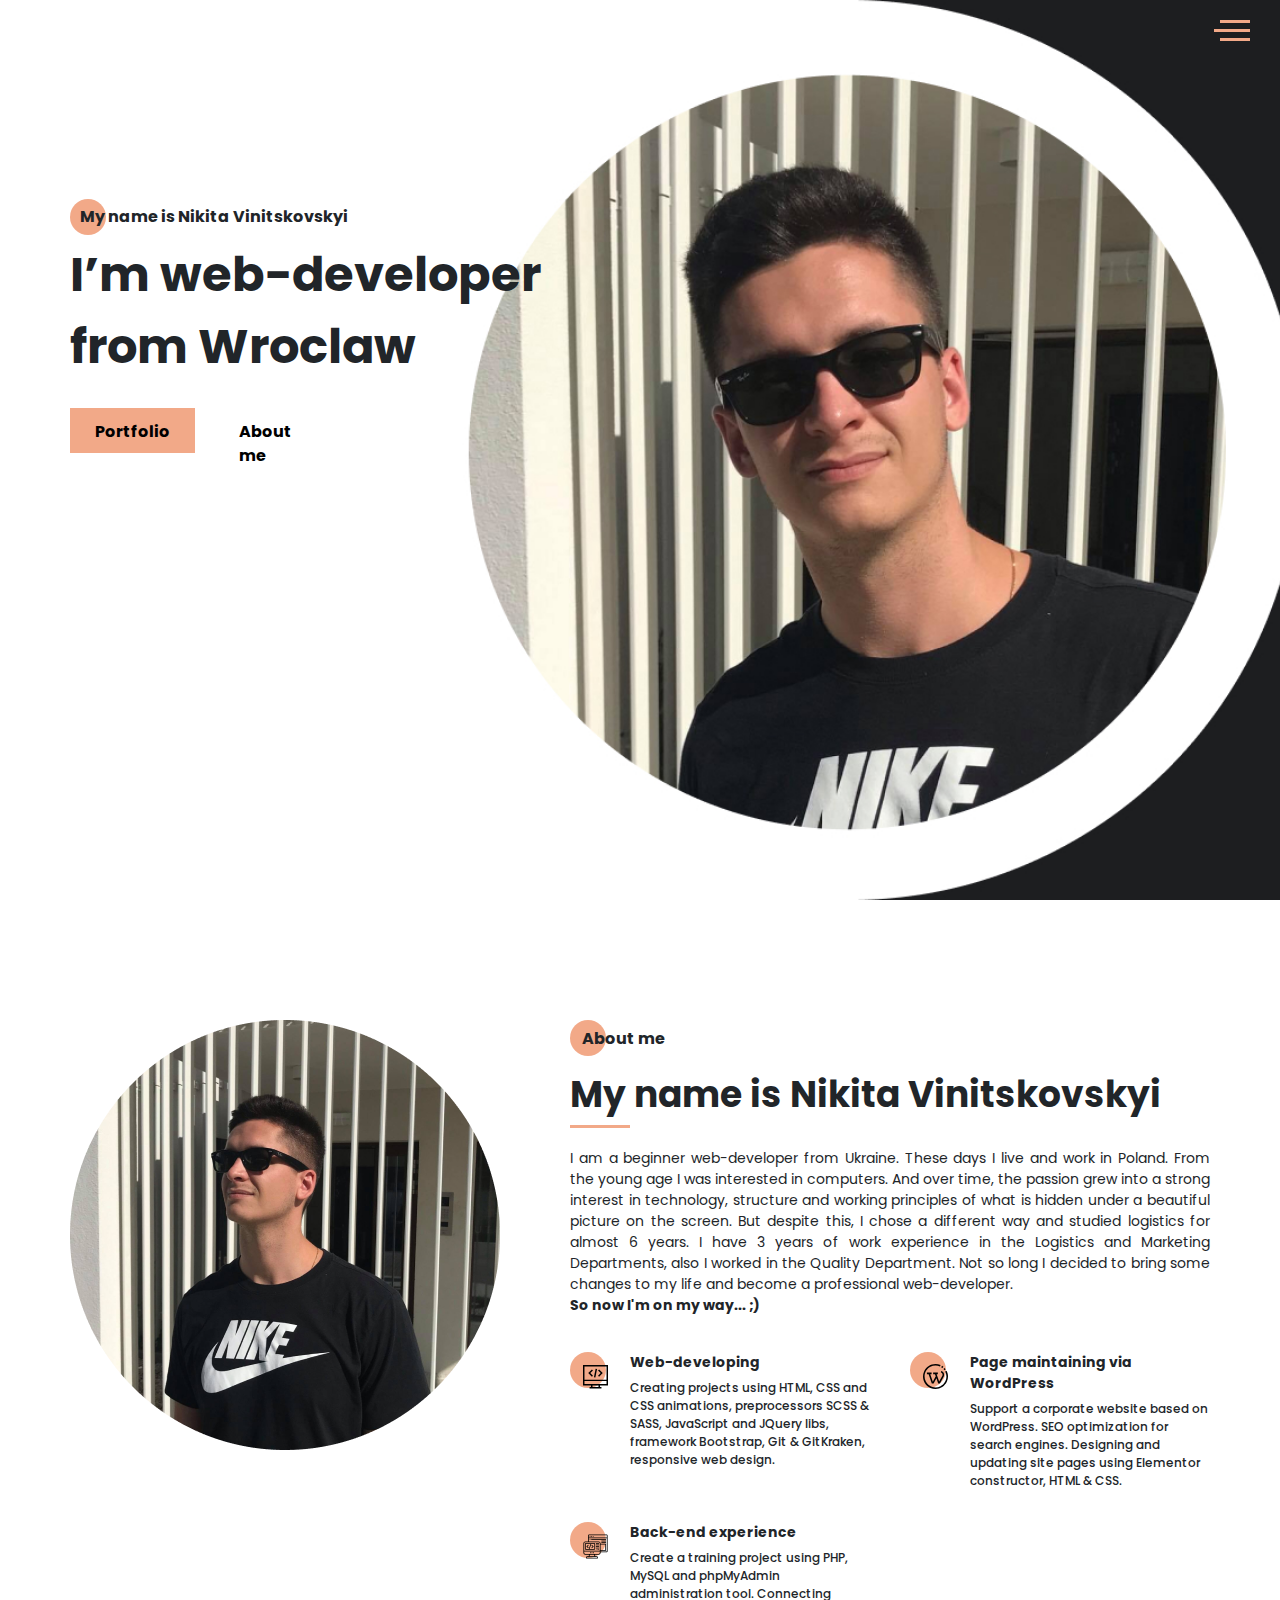
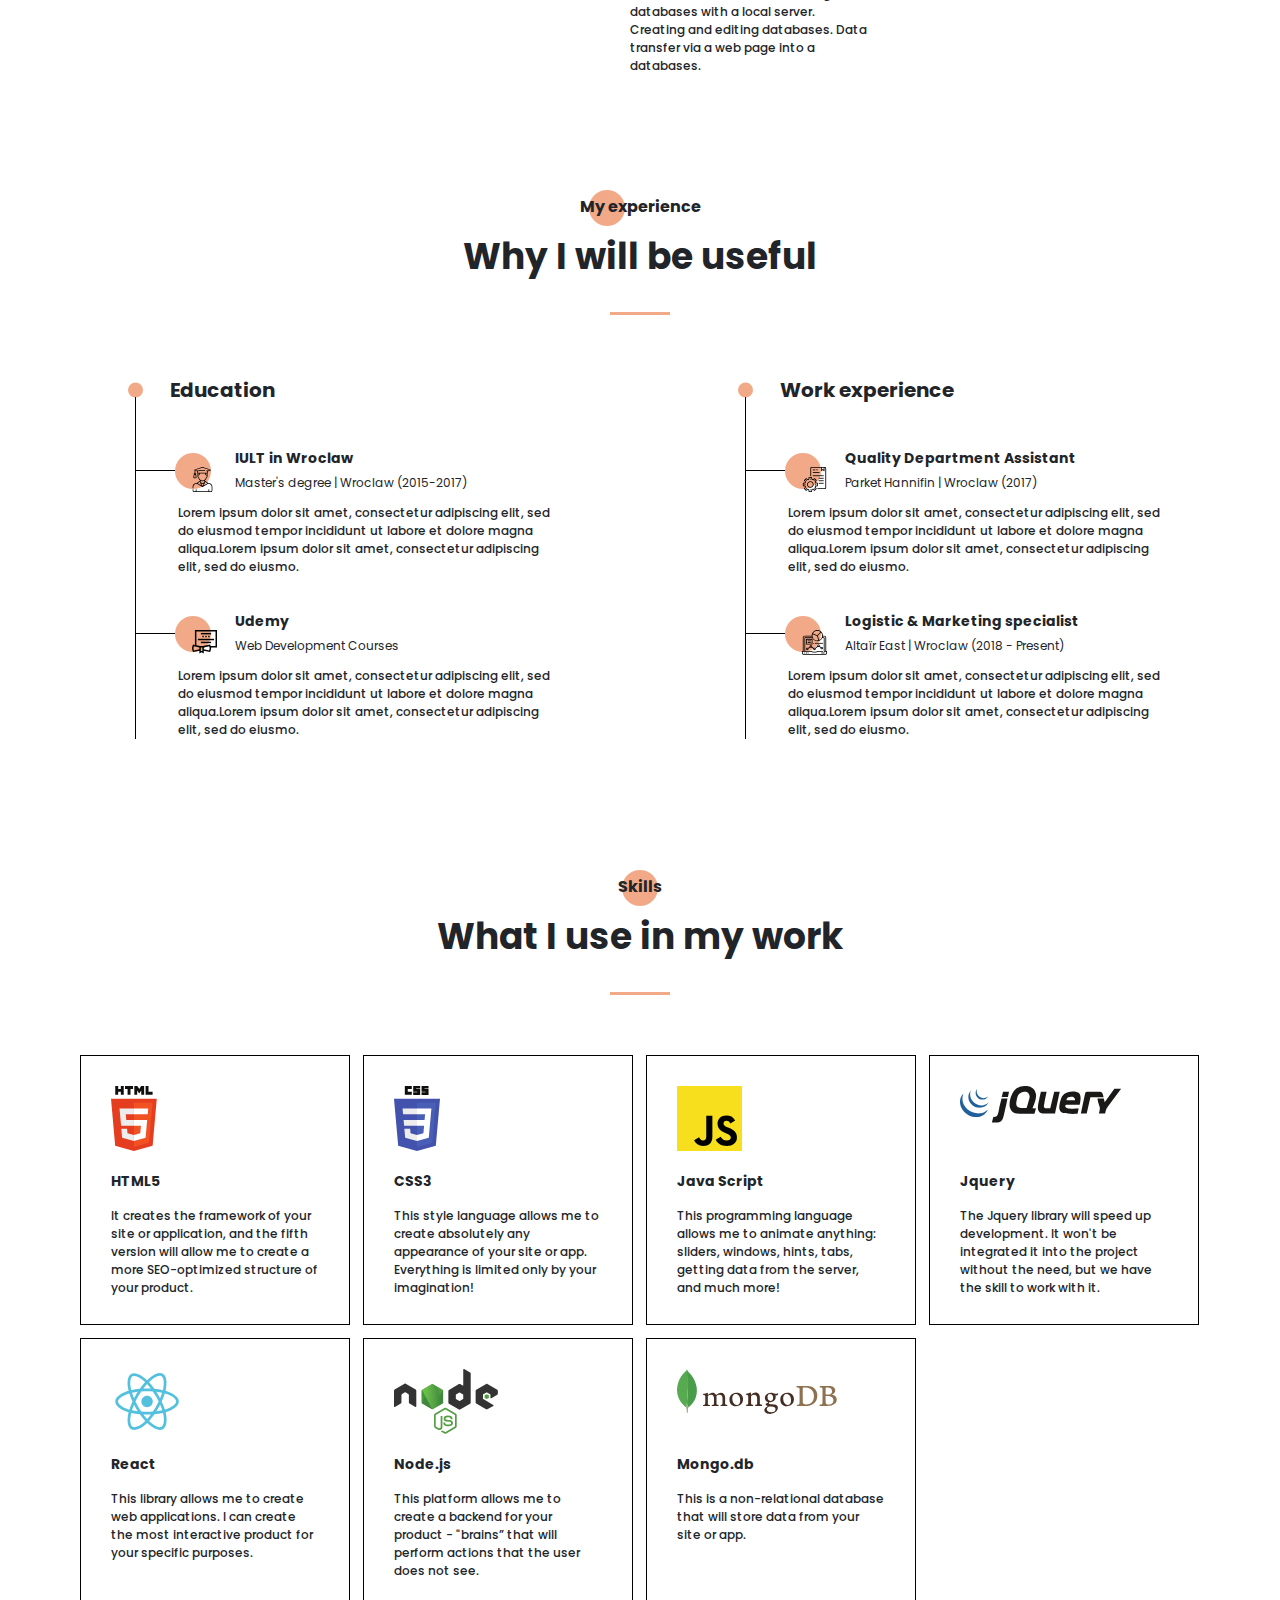
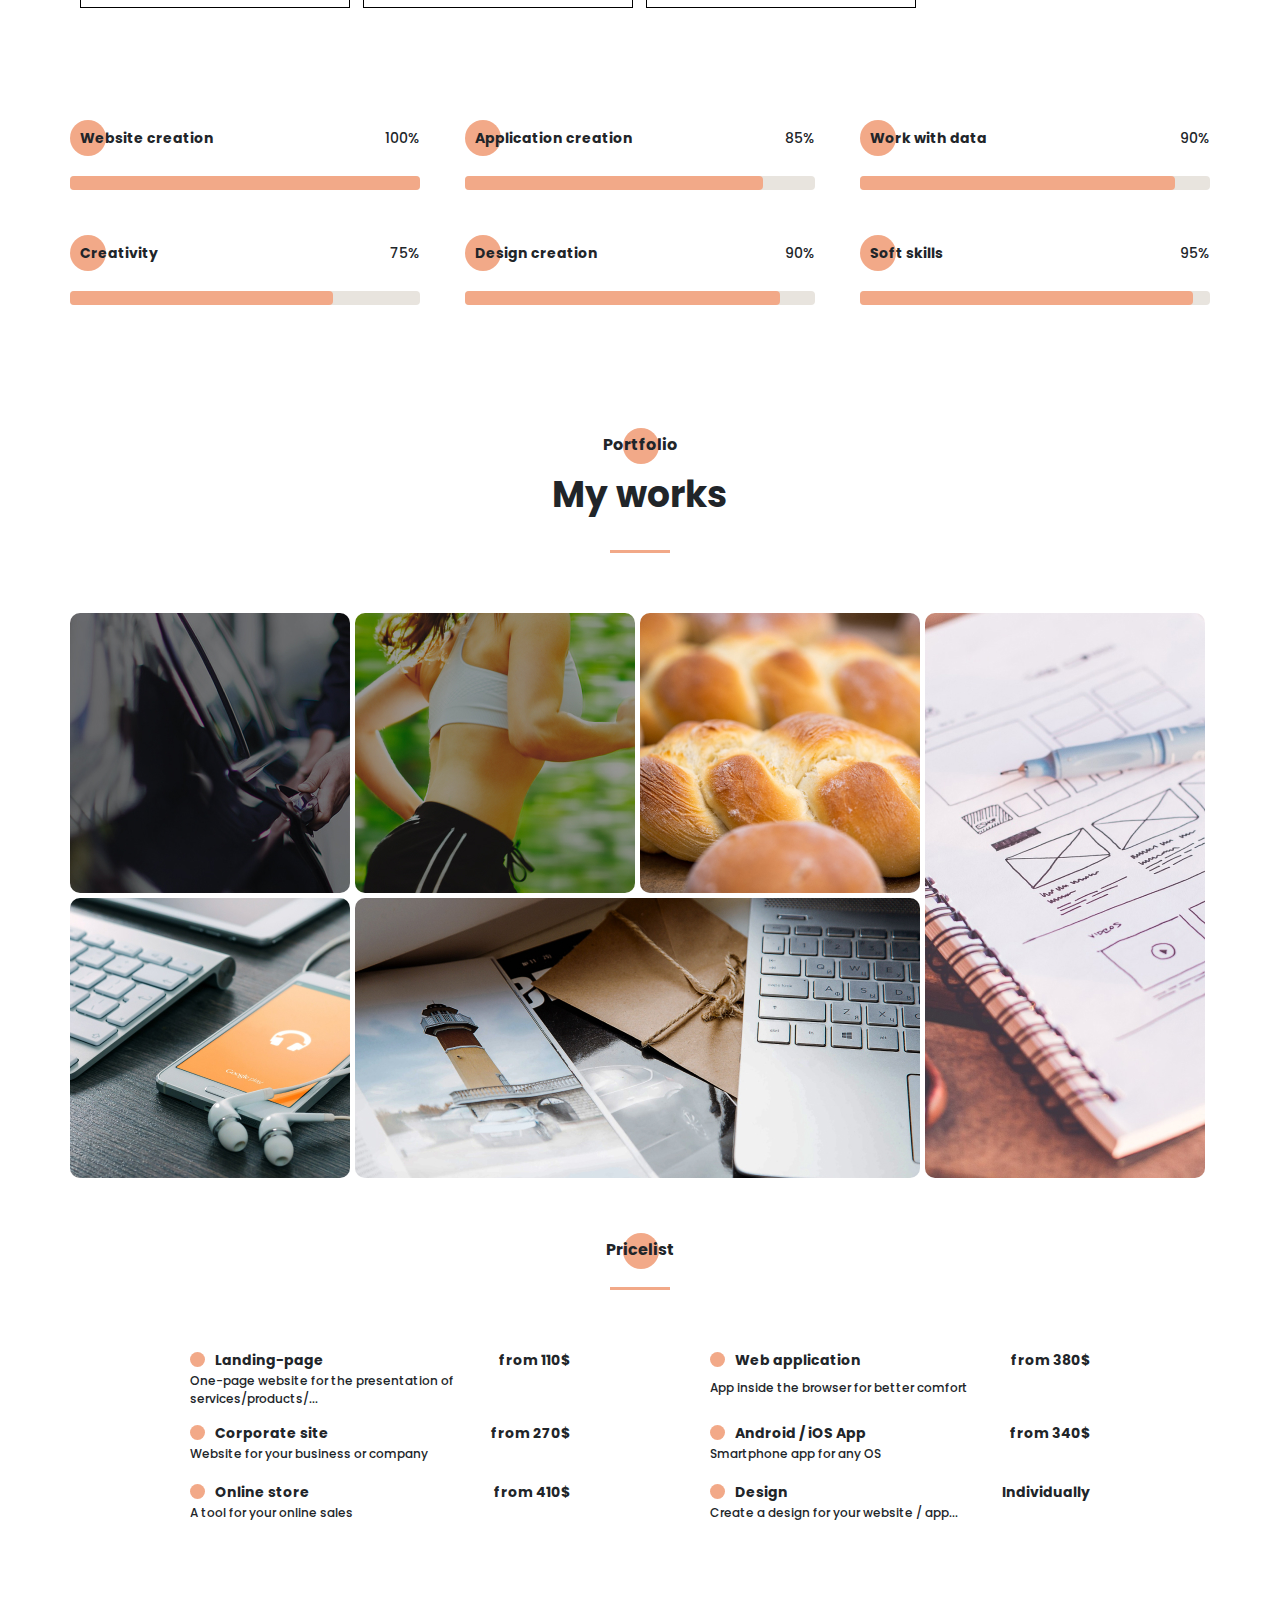
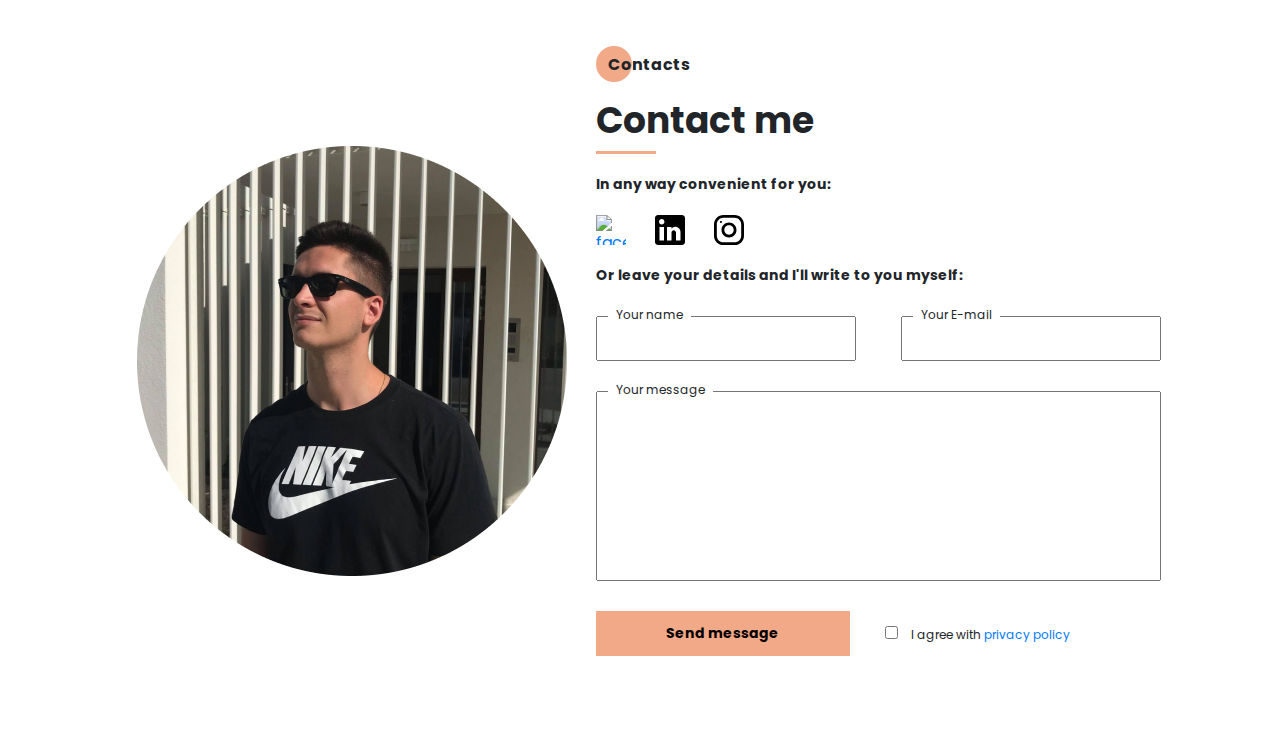
==== index.html @ 273210cb "Add files via upload" ====
<!DOCTYPE html><html lang="en"><head><meta charset="UTF-8"><meta name="viewport" content="width=device-width,initial-scale=1"><meta http-equiv="X-UA-Compatible" content="ie=edge"><title>NV Portfolio Page</title><meta name="title" content="My portfolio"><meta name="description" content="Welcome to my portfolio page! Here you can see my works and learn more about me."><!-- Open Graph / Facebook --><meta property="og:type" content="website"><meta property="og:url" content="https://metatags.io/"><meta property="og:title" content="My portfolio"><meta property="og:description" content="Welcome to my portfolio page! Here you can see my works and learn more about me."><meta property="og:image" content="https://metatags.io/assets/meta-tags-16a33a6a8531e519cc0936fbba0ad904e52d35f34a46c97a2c9f6f7dd7d336f2.png"><!-- Twitter --><meta property="twitter:card" content="summary_large_image"><meta property="twitter:url" content="https://metatags.io/"><meta property="twitter:title" content="My portfolio"><meta property="twitter:description" content="Welcome to my portfolio page! Here you can see my works and learn more about me."><meta property="twitter:image" content="https://metatags.io/assets/meta-tags-16a33a6a8531e519cc0936fbba0ad904e52d35f34a46c97a2c9f6f7dd7d336f2.png"><!-- Favicon  --><link rel="apple-touch-icon" sizes="57x57" href="icons/favicon//apple-icon-57x57.png"><link rel="apple-touch-icon" sizes="60x60" href="icons/favicon//apple-icon-60x60.png"><link rel="apple-touch-icon" sizes="72x72" href="icons/favicon//apple-icon-72x72.png"><link rel="apple-touch-icon" sizes="76x76" href="icons/favicon//apple-icon-76x76.png"><link rel="apple-touch-icon" sizes="114x114" href="icons/favicon//apple-icon-114x114.png"><link rel="apple-touch-icon" sizes="120x120" href="icons/favicon//apple-icon-120x120.png"><link rel="apple-touch-icon" sizes="144x144" href="icons/favicon//apple-icon-144x144.png"><link rel="apple-touch-icon" sizes="152x152" href="icons/favicon//apple-icon-152x152.png"><link rel="apple-touch-icon" sizes="180x180" href="icons/favicon//apple-icon-180x180.png"><link rel="icon" type="image/png" sizes="192x192" href="icons/favicon//android-icon-192x192.png"><link rel="icon" type="image/png" sizes="32x32" href="icons/favicon//favicon-32x32.png"><link rel="icon" type="image/png" sizes="96x96" href="icons/favicon//favicon-96x96.png"><link rel="icon" type="image/png" sizes="16x16" href="icons/favicon//favicon-16x16.png"><link rel="manifest" href="icons/favicon//manifest.json"><meta name="msapplication-TileColor" content="#ffffff"><meta name="msapplication-TileImage" content="icons/favicon//ms-icon-144x144.png"><meta name="theme-color" content="#ffffff"><link rel="stylesheet" href="css/style.min.css"></head><body><aside class="sidepanel"><a href="#" class="sidepanel__link"><svg width="20" height="20" viewBox="0 0 20 20" fill="none" xmlns="http://www.w3.org/2000/svg"><path d="M-7.46167e-07 2.92969L-1.28061e-07 17.0703C-5.74539e-08 18.6856 1.31439 20 2.92969 20L17.0703 20C18.6856 20 20 18.6856 20 17.0703L20 11.1719L12.9297 11.1719L12.9297 13.5156L9.41406 13.5156L9.41406 11.1719L7.03125 11.1719C5.09262 11.1719 3.51562 9.59488 3.51562 7.65625L3.51562 4.10156L7.03125 4.10156L7.03125 7.65625L9.41406 7.65625L9.41406 4.10156L12.9297 4.6875L12.9297 7.65625L20 7.65625L20 2.92969C20 1.31439 18.6856 -8.16774e-07 17.0703 -7.46167e-07L2.92969 -1.28061e-07C1.31439 -5.74539e-08 -8.16774e-07 1.31439 -7.46167e-07 2.92969Z" fill="black"/></svg> </a><a href="#" class="sidepanel__link"><svg width="20" height="20" viewBox="0 0 20 20" fill="none" xmlns="http://www.w3.org/2000/svg"><path d="M-6.01032e-07 6.25L-2.73196e-07 13.75C-1.22337e-07 17.2012 2.79875 20 6.25 20L13.75 20C17.2013 20 20 17.2012 20 13.75L20 6.25C20 2.79875 17.2012 -7.51891e-07 13.75 -6.01032e-07L6.25 -2.73196e-07C2.79875 -1.22337e-07 -7.51891e-07 2.79875 -6.01032e-07 6.25ZM13.75 1.875C16.1625 1.875 18.125 3.8375 18.125 6.25L18.125 13.75C18.125 16.1625 16.1625 18.125 13.75 18.125L6.25 18.125C3.8375 18.125 1.875 16.1625 1.875 13.75L1.875 6.25C1.875 3.8375 3.8375 1.875 6.25 1.875L13.75 1.875Z" fill="black"/><path d="M5 10C5 12.7612 7.23875 15 10 15C12.7613 15 15 12.7612 15 10C15 7.23875 12.7612 5 10 5C7.23875 5 5 7.23875 5 10ZM13.125 10C13.125 11.7225 11.7225 13.125 10 13.125C8.27625 13.125 6.875 11.7225 6.875 10C6.875 8.2775 8.27625 6.875 10 6.875C11.7225 6.875 13.125 8.2775 13.125 10Z" fill="black"/><path d="M5.29123 4.625C5.29123 4.25704 4.99295 3.95875 4.62499 3.95875C4.25703 3.95875 3.95874 4.25704 3.95874 4.625C3.95874 4.99296 4.25703 5.29125 4.62499 5.29125C4.99295 5.29125 5.29123 4.99296 5.29123 4.625Z" fill="black"/></svg> </a><a href="#" class="sidepanel__link"><svg width="19" height="20" viewBox="0 0 19 20" fill="none" xmlns="http://www.w3.org/2000/svg"><path d="M-4.37114e-07 9.99951C-1.95608e-07 15.5245 4.36167 19.9995 9.74107 19.9995C14.0457 19.9995 17.6962 17.1345 18.9832 13.162C19.0749 12.662 18.7734 12.4787 18.5148 12.4787C18.2835 12.4787 17.6706 12.487 16.8585 12.4912C17.4459 15.2728 15.5517 15.8595 15.5517 15.8595C14.4274 16.3145 14.1267 16.972 14.1267 16.972C13.5228 17.8778 13.5352 16.902 13.5352 16.902C13.603 15.8978 14.5389 15.3703 14.5389 15.3703C16.0283 14.4787 15.5979 13.0295 15.3493 12.4578C14.719 12.3678 14.2903 12.1103 14.0466 11.8245C13.8029 14.0453 12.9652 16.3795 9.23304 16.3795C8.16988 16.3795 7.30085 15.992 6.61933 15.3503C6.37316 15.4628 5.3827 15.8003 4.04116 15.2628C4.04116 15.2628 3.78012 14.4253 5.03988 12.5128C4.82345 11.7128 4.71606 10.8628 4.7111 10.0128C4.71606 9.16284 4.82345 8.31285 5.03988 7.51284C3.78012 5.61285 4.04116 4.77535 4.04116 4.77535C5.3827 4.23785 6.37316 4.57534 6.61933 4.67535C7.30085 4.03785 8.16988 3.65035 9.23304 3.65035C12.9752 3.65035 13.7987 5.98784 14.0383 8.21284C14.3307 7.86284 14.928 7.53784 15.8408 7.53784C17.1444 7.53784 18.1918 7.55034 18.5082 7.55034C18.7635 7.55034 19.0683 7.37534 18.9708 6.86284C17.692 2.86201 14.0391 -0.000488895 9.74107 -0.000488707C4.36167 -0.000488472 -6.7851e-07 4.47701 -4.37114e-07 9.99951Z" fill="#212121"/></svg></a><div class="sidepanel__divider"></div><div class="sidepanel__text"><span>Social media</span></div></aside><div class="menu"><div class="menu__block"><div class="menu__close"><svg width="29" height="30" viewBox="0 0 29 30" fill="none" xmlns="http://www.w3.org/2000/svg"><path d="M17.1568 14.5231L28.4489 3.23075C29.1837 2.49623 29.1837 1.30861 28.4489 0.574085C27.7144 -0.160437 26.5267 -0.160437 25.7922 0.574085L14.4998 11.8665L3.20781 0.574085C2.47295 -0.160437 1.28567 -0.160437 0.551149 0.574085C-0.183716 1.30861 -0.183716 2.49623 0.551149 3.23075L11.8432  14.5231L0.551149 25.8155C-0.183716 26.55 -0.183716 27.7376 0.551149 28.4721C0.917206 28.8385 1.39852 29.0226 1.87948 29.0226C2.36045 29.0226 2.84141 28.8385 3.20781 28.4721L14.4998 17.1798L25.7922 28.4721C26.1586 28.8385 26.6396 29.0226 27.1205 29.0226C27.6015 29.0226 28.0825 28.8385 28.4489 28.4721C29.1837 27.7376 29.1837 26.55 28.4489 25.8155L17.1568 14.5231Z" fill="black"/></svg></div><nav><ul class="menu__list"><li class="menu__link"><a href="#">About me</a></li><li class="menu__link"><a href="#">My expierence</a></li><li class="menu__link"><a href="#">My skills</a></li><li class="menu__link"><a href="#">My works</a></li><li class="menu__link"><a href="#">Price-list</a></li><li class="menu__link"><a href="#">Contact</a></li></ul></nav><div class="menu__social"><a href="#"><svg width="20" height="19" viewBox="0 0 20 19" fill="none" xmlns="http://www.w3.org/2000/svg"><path d="M10 0C4.475 0 0 4.36167 0 9.74107C0 14.0457 2.865 17.6962 6.8375 18.9832C7.3375 19.0749 7.52083 18.7734 7.52083 18.5148C7.52083 18.2835 7.5125 17.6706 7.50833 16.8585C4.72667 17.4459 4.14 15.5517 4.14 15.5517C3.685 14.4274 3.0275 14.1267 3.0275 14.1267C2.12167 13.5228 3.0975 13.5352 3.0975 13.5352C4.10167 13.603 4.62917 14.5389 4.62917 14.5389C5.52083 16.0283 6.97 15.5979 7.54167 15.3493C7.63167 14.719 7.88917 14.2903 8.175 14.0466C5.95417 13.8029 3.62 12.9652 3.62 9.23304C3.62 8.16988 4.0075 7.30085 4.64917 6.61934C4.53667 6.37317 4.19917 5.3827 4.73667 4.04116C4.73667 4.04116 5.57417 3.78012 7.48667 5.03988C8.28667 4.82345 9.13667 4.71606 9.98667 4.7111C10.8367 4.71606 11.6867 4.82345 12.4867 5.03988C14.3867 3.78012 15.2242 4.04116 15.2242 4.04116C15.7617 5.3827 15.4242 6.37317 15.3242 6.61934C15.9617 7.30085 16.3492 8.16988 16.3492 9.23304C16.3492 12.9752 14.0117 13.7987 11.7867 14.0383C12.1367 14.3307 12.4617 14.928 12.4617 15.8408C12.4617 17.1444 12.4492 18.1918 12.4492 18.5082C12.4492 18.7635 12.6242 19.0683 13.1367 18.9708C17.1375 17.692 20 14.0391 20 9.74107C20 4.36167 15.5225 0 10 0Z" fill="#212121"/></svg> </a><a href="#"><svg width="20" height="20" viewBox="0 0 20 20" fill="none" xmlns="http://www.w3.org/2000/svg"><path d="M13.7495 0L6.24951 0C2.79826 0 -0.000488281 2.79875 -0.000488281 6.25L-0.000488281 13.75C-0.000488281 17.2013 2.79826 20 6.24951 20L13.7495 20C17.2008 20 19.9995 17.2013 19.9995 13.75L19.9995 6.25C19.9995 2.79875 17.2008 0 13.7495 0ZM18.1245 13.75C18.1245 16.1625 16.162 18.125 13.7495 18.125L6.24951 18.125C3.83701 18.125 1.87451 16.1625 1.87451 13.75L1.87451 6.25C1.87451 3.8375 3.83701 1.875 6.24951 1.875L13.7495 1.875C16.162 1.875 18.1245 3.8375 18.1245 6.25L18.1245 13.75Z" fill="black"/><path d="M9.99951 5C7.23826 5 4.99951 7.23875 4.99951 10C4.99951 12.7613 7.23826 15 9.99951 15C12.7608 15 14.9995 12.7613 14.9995 10C14.9995 7.23875 12.7608 5 9.99951 5ZM9.99951 13.125C8.27701 13.125 6.87451 11.7225 6.87451 10C6.87451 8.27625 8.27701 6.875 9.99951 6.875C11.722 6.875 13.1245 8.27625 13.1245 10C13.1245 11.7225 11.722 13.125 9.99951 13.125Z" fill="black"/><path d="M15.3745 5.29123C15.7425 5.29123 16.0408 4.99295 16.0408 4.62499C16.0408 4.25703 15.7425 3.95874 15.3745 3.95874C15.0065 3.95874 14.7083 4.25703 14.7083 4.62499C14.7083 4.99295 15.0065 5.29123 15.3745 5.29123Z" fill="black"/></svg> </a><a href="#"><svg width="20" height="20" viewBox="0 0 20 20" fill="none" xmlns="http://www.w3.org/2000/svg"><path d="M17.0698 0L2.9292 0C1.3139 0 -0.000488281 1.31439 -0.000488281 2.92969L-0.000488281 17.0703C-0.000488281 18.6856 1.3139 20 2.9292 20L8.82764 20L8.82764 12.9297L6.48389 12.9297L6.48389 9.41406L8.82764 9.41406L8.82764 7.03125C8.82764 5.09262 10.4046 3.51563 12.3433 3.51563L15.8979 3.51563L15.8979 7.03125L12.3433 7.03125L12.3433 9.41406L15.8979 9.41406L15.312 12.9297L12.3433 12.9297L12.3433 20L17.0698 20C18.6851 20 19.9995 18.6856 19.9995 17.0703L19.9995 2.92969C19.9995 1.31439 18.6851 0 17.0698 0Z" fill="black"/></svg></a></div></div><div class="menu__overlay"></div></div><section class="promo"><div class="hamburger"><span></span> <span class="long"></span> <span></span></div><div class="container"><div class="title title_fz16 promo__subtitle">My name is Nikita Vinitskovskyi</div><h1 class="title_fz48 promo__title">I’m web-developer from Wroclaw</h1><div class="promo__btns"><a href="" class="promo__link btn">Portfolio</a> <a href="" class="promo__link btn_transp">About me</a></div></div></section><section class="aboutMe"><div class="container"><div class="aboutMe__wrapper"><div class="aboutMe__photo"><img src="img/me.png" alt="me"></div><div class="aboutMe__descr"><h2 class="title title_fz16 aboutMe__title">About me</h2><div class="title aboutMe_subtitle">My name is Nikita Vinitskovskyi</div><div class="divider"></div><p class="aboutMe__text">I am a beginner web-developer from Ukraine. These days I live and work in Poland. From the young age I was interested in computers. And over time, the passion grew into a strong interest in technology, structure and working principles of what is hidden under a beautiful picture on the screen. But despite this, I chose a different way and studied logistics for almost 6 years. I have 3 years of work experience in the Logistics and Marketing Departments, also I worked in the Quality Department. Not so long I decided to bring some changes to my life and become a professional web-developer.<br><strong>So now I'm on my way... ;)</strong></p></div><div class="aboutMe__skills"><div class="aboutMe__skills-item"><div class="aboutMe__skills-circle"><img src="icons/about_me/web_development.svg" alt="web-dev"></div><div><div class="title title_fz14">Web-developing</div><div class="aboutMe__skills-text">Creating projects using HTML, CSS and CSS animations, preprocessors SCSS & SASS, JavaScript and JQuery libs, framework Bootstrap, Git & GitKraken, responsive web design.</div></div></div><div class="aboutMe__skills-item"><div class="aboutMe__skills-circle"><img src="icons/about_me/wordpress.svg" alt="wp"></div><div><div class="title title_fz14">Page maintaining via WordPress</div><div class="aboutMe__skills-text">Support a corporate website based on WordPress. SEO optimization for search engines. Designing and updating site pages using Elementor constructor, HTML & CSS.</div></div></div><div class="aboutMe__skills-item"><div class="aboutMe__skills-circle"><img src="icons/about_me/backend.svg" alt="web-dev"></div><div><div class="title title_fz14">Back-end experience</div><div class="aboutMe__skills-text">Create a training project using PHP, MySQL and phpMyAdmin administration tool. Connecting databases with a local server. Creating and editing databases. Data transfer via a web page into a databases.</div></div></div></div></div></div></section><section class="resume"><div class="container"><h2 class="title title_fz16 resume__title">My experience</h2><div class="title resume__subtitle">Why I will be useful</div><div class="divider"></div><div class="resume__wrapper"><div class="resume__column"><h3 class="title title_fz20 resume__column-title">Education</h3><ul><li><div class="resume__item"><div class="resume__item-head"><div class="resume__item-icon"><img src="icons/experience/university.svg" alt="university"></div><h4 class="title title_fz14">IULT in Wroclaw</h4><div class="resume__item-location">Master's degree | Wroclaw (2015-2017)</div></div><div class="resume__item-body">Lorem ipsum dolor sit amet, consectetur adipiscing elit, sed do eiusmod tempor incididunt ut labore et dolore magna aliqua.Lorem ipsum dolor sit amet, consectetur adipiscing elit, sed do eiusmo.</div></div></li><li><div class="resume__item"><div class="resume__item-head"><div class="resume__item-icon"><img src="icons/experience/courses.svg" alt="university"></div><h4 class="title title_fz14">Udemy</h4><div class="resume__item-location">Web Development Courses</div></div><div class="resume__item-body">Lorem ipsum dolor sit amet, consectetur adipiscing elit, sed do eiusmod tempor incididunt ut labore et dolore magna aliqua.Lorem ipsum dolor sit amet, consectetur adipiscing elit, sed do eiusmo.</div></div></li></ul></div><div class="resume__column"><h3 class="title title_fz20 resume__column-title">Work experience</h3><ul><li><div class="resume__item"><div class="resume__item-head"><div class="resume__item-icon"><img src="icons/experience/process.svg" alt="university"></div><h4 class="title title_fz14">Quality Department Assistant</h4><div class="resume__item-location">Parket Hannifin | Wroclaw (2017)</div></div><div class="resume__item-body">Lorem ipsum dolor sit amet, consectetur adipiscing elit, sed do eiusmod tempor incididunt ut labore et dolore magna aliqua.Lorem ipsum dolor sit amet, consectetur adipiscing elit, sed do eiusmo.</div></div></li><li><div class="resume__item"><div class="resume__item-head"><div class="resume__item-icon"><img src="icons/experience/marketing_laptop.svg" alt="university"></div><h4 class="title title_fz14">Logistic & Marketing specialist</h4><div class="resume__item-location">Altaïr East | Wroclaw (2018 - Present)</div></div><div class="resume__item-body">Lorem ipsum dolor sit amet, consectetur adipiscing elit, sed do eiusmod tempor incididunt ut labore et dolore magna aliqua.Lorem ipsum dolor sit amet, consectetur adipiscing elit, sed do eiusmo.</div></div></li></ul></div></div></div></section><section class="skills"><div class="container"><h2 class="title title_fz16 skills__title">Skills</h2><div class="title skills__subtitle">What I use in my work</div><div class="divider"></div><div class="skills__wrapper"><div class="skills__wrapper-item"><div class="skills__wrapper-item-img"><img src="icons/skills/html5.svg" alt="html5"></div><div class="skills__wrapper-item-name">HTML5</div><div class="skills__wrapper-item-text">It creates the framework of your site or application, and the fifth version will allow me to create a more SEO-optimized structure of your product.</div></div><div class="skills__wrapper-item"><div class="skills__wrapper-item-img"><img src="icons/skills/css3.svg" alt="css3"></div><div class="skills__wrapper-item-name">CSS3</div><div class="skills__wrapper-item-text">This style language allows me to create absolutely any appearance of your site or app. Everything is limited only by your imagination!</div></div><div class="skills__wrapper-item"><div class="skills__wrapper-item-img"><img src="icons/skills/js.svg" alt="JavaScript"></div><div class="skills__wrapper-item-name">Java Script</div><div class="skills__wrapper-item-text">This programming language allows me to animate anything: sliders, windows, hints, tabs, getting data from the server, and much more!</div></div><div class="skills__wrapper-item"><div class="skills__wrapper-item-img"><img src="icons/skills/jquery.svg" alt="Jquery"></div><div class="skills__wrapper-item-name">Jquery</div><div class="skills__wrapper-item-text">The Jquery library will speed up development. It won't be integrated it into the project without the need, but we have the skill to work with it.</div></div><div class="skills__wrapper-item"><div class="skills__wrapper-item-img"><img src="icons/skills/react.svg" alt="React"></div><div class="skills__wrapper-item-name">React</div><div class="skills__wrapper-item-text">This library allows me to create web applications. I can create the most interactive product for your specific purposes.</div></div><div class="skills__wrapper-item"><div class="skills__wrapper-item-img"><img src="icons/skills/node.js.svg" alt="Node.js"></div><div class="skills__wrapper-item-name">Node.js</div><div class="skills__wrapper-item-text">This platform allows me to create a backend for your product - "brains” that will perform actions that the user does not see.</div></div><div class="skills__wrapper-item"><div class="skills__wrapper-item-img"><img src="icons/skills/mongo.db.svg" alt="Mongo.db"></div><div class="skills__wrapper-item-name">Mongo.db</div><div class="skills__wrapper-item-text">This is a non-relational database that will store data from your site or app.</div></div></div><div class="skills__percent"><div class="skills__percent-item"><div class="skills__percent-head"><div class="skills__percent-name">Website creation</div><div class="skills__percent-percentage">100%</div></div><div class="skills__percent-bar"><div class="skills__percent-bar skills__percent-bar_filled"></div></div></div><div class="skills__percent-item"><div class="skills__percent-head"><div class="skills__percent-name">Application creation</div><div class="skills__percent-percentage">85%</div></div><div class="skills__percent-bar"><div class="skills__percent-bar skills__percent-bar_filled"></div></div></div><div class="skills__percent-item"><div class="skills__percent-head"><div class="skills__percent-name">Work with data</div><div class="skills__percent-percentage">90%</div></div><div class="skills__percent-bar"><div class="skills__percent-bar skills__percent-bar_filled"></div></div></div><div class="skills__percent-item"><div class="skills__percent-head"><div class="skills__percent-name">Creativity</div><div class="skills__percent-percentage">75%</div></div><div class="skills__percent-bar"><div class="skills__percent-bar skills__percent-bar_filled"></div></div></div><div class="skills__percent-item"><div class="skills__percent-head"><div class="skills__percent-name">Design creation</div><div class="skills__percent-percentage">90%</div></div><div class="skills__percent-bar"><div class="skills__percent-bar skills__percent-bar_filled"></div></div></div><div class="skills__percent-item"><div class="skills__percent-head"><div class="skills__percent-name">Soft skills</div><div class="skills__percent-percentage">95%</div></div><div class="skills__percent-bar"><div class="skills__percent-bar skills__percent-bar_filled"></div></div></div></div></div></section><section class="portfolio"><div class="container"><h2 class="title title_fz16 portfolio__title">Portfolio</h2><div class="title portfolio__subtitle">My works</div><div class="divider"></div><div class="portfolio__wrapper"><a href="/Uber/index.html" target="_blank" class="portfolio__item"><img src="img/works/uber.jpg" alt="uber"> </a><a href="/Pulse/index.html" target="_blank" class="portfolio__item"><img src="img/works/pulse.jpg" alt="pulse"> </a><a href="#" class="portfolio__item"><img src="img/works/bread.jpg" alt="bread"> </a><a href="#" class="portfolio__item vertical"><img src="img/works/plans.jpg" alt="plans"> </a><a href="#" class="portfolio__item"><img src="img/works/ipad.jpg" alt="ipad"> </a><a href="#" class="portfolio__item horizontal"><img src="img/works/mac.jpg" alt="mac"></a></div></div></section><section class="pricelist"><div class="container"><h2 class="title title_fz16 pricelist__title">Pricelist</h2><div class="divider"></div><div class="pricelist__wrapper"><div class="pricelist__item"><div class="pricelist__name">Landing-page</div><div class="pricelist__price">from 110$</div><div class="pricelist__text single-row">One-page website for the presentation of services/products/...</div></div><div class="pricelist__item"><div class="pricelist__name">Web application</div><div class="pricelist__price">from 380$</div><div class="pricelist__text single-row">App inside the browser for better comfort</div></div><div class="pricelist__item"><div class="pricelist__name">Corporate site</div><div class="pricelist__price">from 270$</div><div class="pricelist__text single-row">Website for your business or company</div></div><div class="pricelist__item"><div class="pricelist__name">Android / iOS App</div><div class="pricelist__price">from 340$</div><div class="pricelist__text single-row">Smartphone app for any OS</div></div><div class="pricelist__item"><div class="pricelist__name">Online store</div><div class="pricelist__price">from 410$</div><div class="pricelist__text single-row">A tool for your online sales</div></div><div class="pricelist__item"><div class="pricelist__name">Design</div><div class="pricelist__price">Individually</div><div class="pricelist__text single-row">Create a design for your website / app...</div></div></div></div></section><section class="contacts"><div class="container"><div class="contacts__wrapper"><div class="contacts__photo"><img src="img/me.png" alt="me"></div><div class="contacts__descr"><h2 class="title title_fz16 contacts__title">Contacts</h2><div class="title contacts__subtitle">Contact me</div><div class="divider"></div><div class="title title_fz14 contacts__text">In any way convenient for you:</div><div class="contacts__social"><a href="#" class="contacts__link"><img src="icons/social/facebook.svg" alt="facebook"> </a><a href="#" class="contacts__link"><img src="icons/social/linkedin.svg" alt="linkedin"> </a><a href="#" class="contacts__link"><img src="icons/social/instagram.svg" alt="instagram"></a></div><div class="title title_fz14 contacts__text">Or leave your details and I'll write to you myself:</div><form action="#" class="contacts__form"><div class="contacts__input"><input required name="name" id="name" type="text"> <label for="name">Your name</label></div><div class="contacts__input"><input required name="email" id="email" type="email"> <label for="email">Your E-mail</label></div><div class="contacts__textarea"><textarea name="text" id="text"></textarea> <label for="text">Your message</label></div><div class="contacts__triggers"><button class="contacts__btn btn">Send message</button><div class="contacts__policy"><input required type="checkbox"> <span>I agree with <a href="#">privacy policy</a></span></div></div></form></div></div></div></section><script src="js/script.js"></script></body></html>
---- css/style.min.css ----
/*!
 * Bootstrap Reboot v4.3.1 (https://getbootstrap.com/)
 * Copyright 2011-2019 The Bootstrap Authors
 * Copyright 2011-2019 Twitter, Inc.
 * Licensed under MIT (https://github.com/twbs/bootstrap/blob/master/LICENSE)
 * Forked from Normalize.css, licensed MIT (https://github.com/necolas/normalize.css/blob/master/LICENSE.md)
 */@import url(https://fonts.googleapis.com/css2?family=Poppins:wght@500;700&display=swap);*,::after,::before{box-sizing:border-box}html{font-family:sans-serif;line-height:1.15;-webkit-text-size-adjust:100%;-webkit-tap-highlight-color:transparent}article,aside,figcaption,figure,footer,header,hgroup,main,nav,section{display:block}body{margin:0;font-family:-apple-system,BlinkMacSystemFont,"Segoe UI",Roboto,"Helvetica Neue",Arial,"Noto Sans",sans-serif,"Apple Color Emoji","Segoe UI Emoji","Segoe UI Symbol","Noto Color Emoji";font-size:1rem;font-weight:400;line-height:1.5;color:#212529;text-align:left;background-color:#fff}[tabindex="-1"]:focus{outline:0!important}hr{box-sizing:content-box;height:0;overflow:visible}h1,h2,h3,h4,h5,h6{margin-top:0;margin-bottom:.5rem}p{margin-top:0;margin-bottom:1rem}abbr[data-original-title],abbr[title]{text-decoration:underline;-webkit-text-decoration:underline dotted;text-decoration:underline dotted;cursor:help;border-bottom:0;-webkit-text-decoration-skip-ink:none;text-decoration-skip-ink:none}address{margin-bottom:1rem;font-style:normal;line-height:inherit}dl,ol,ul{margin-top:0;margin-bottom:1rem}ol ol,ol ul,ul ol,ul ul{margin-bottom:0}dt{font-weight:700}dd{margin-bottom:.5rem;margin-left:0}blockquote{margin:0 0 1rem}b,strong{font-weight:bolder}small{font-size:80%}sub,sup{position:relative;font-size:75%;line-height:0;vertical-align:baseline}sub{bottom:-.25em}sup{top:-.5em}a{color:#007bff;text-decoration:none;background-color:transparent}a:hover{color:#0056b3;text-decoration:underline}a:not([href]):not([tabindex]){color:inherit;text-decoration:none}a:not([href]):not([tabindex]):focus,a:not([href]):not([tabindex]):hover{color:inherit;text-decoration:none}a:not([href]):not([tabindex]):focus{outline:0}code,kbd,pre,samp{font-family:SFMono-Regular,Menlo,Monaco,Consolas,"Liberation Mono","Courier New",monospace;font-size:1em}pre{margin-top:0;margin-bottom:1rem;overflow:auto}figure{margin:0 0 1rem}img{vertical-align:middle;border-style:none}svg{overflow:hidden;vertical-align:middle}table{border-collapse:collapse}caption{padding-top:.75rem;padding-bottom:.75rem;color:#6c757d;text-align:left;caption-side:bottom}th{text-align:inherit}label{display:inline-block;margin-bottom:.5rem}button{border-radius:0}button:focus{outline:1px dotted;outline:5px auto -webkit-focus-ring-color}button,input,optgroup,select,textarea{margin:0;font-family:inherit;font-size:inherit;line-height:inherit}button,input{overflow:visible}button,select{text-transform:none}select{word-wrap:normal}[type=button],[type=reset],[type=submit],button{-webkit-appearance:button}[type=button]:not(:disabled),[type=reset]:not(:disabled),[type=submit]:not(:disabled),button:not(:disabled){cursor:pointer}[type=button]::-moz-focus-inner,[type=reset]::-moz-focus-inner,[type=submit]::-moz-focus-inner,button::-moz-focus-inner{padding:0;border-style:none}input[type=checkbox],input[type=radio]{box-sizing:border-box;padding:0}input[type=date],input[type=datetime-local],input[type=month],input[type=time]{-webkit-appearance:listbox}textarea{overflow:auto;resize:vertical}fieldset{min-width:0;padding:0;margin:0;border:0}legend{display:block;width:100%;max-width:100%;padding:0;margin-bottom:.5rem;font-size:1.5rem;line-height:inherit;color:inherit;white-space:normal}progress{vertical-align:baseline}[type=number]::-webkit-inner-spin-button,[type=number]::-webkit-outer-spin-button{height:auto}[type=search]{outline-offset:-2px;-webkit-appearance:none}[type=search]::-webkit-search-decoration{-webkit-appearance:none}::-webkit-file-upload-button{font:inherit;-webkit-appearance:button}output{display:inline-block}summary{display:list-item;cursor:pointer}template{display:none}[hidden]{display:none!important}*{font-family:Poppins,sans-serif;margin:0;padding:0}.container{width:1140px;margin:0 auto}.divider{width:60px;height:3px;background-color:#f2a988;margin:25px auto 0 auto}.promo{min-height:100vh;position:relative;background:url(../img/main_bg.jpg) no-repeat 60%/cover;padding-top:205px}.promo__title{width:535px;margin-top:10px}.promo__subtitle{position:relative;padding-left:10px;z-index:2}.promo__subtitle:before{content:'';position:absolute;z-index:-1;top:-25%;left:0;width:36px;height:36px;border-radius:100%;background:#f2a988}.promo__btns{margin-top:25px;display:flex;width:270px;justify-content:space-between;align-items:center}.promo__link{color:#000;font-weight:700}.promo__link:hover{color:#000;text-decoration:none}.title{font-weight:700;font-size:36px;line-height:60px}.title_fz14{font-size:14px;line-height:21px}.title_fz16{font-size:16px;line-height:24px}.title_fz20{font-size:20px;line-height:30px}.title_fz48{font-size:48px}.btn{height:45px;background:#f2a988;padding:12px 25px;transition:box-shadow ease .3s}.btn:hover{box-shadow:4px 4px 4px rgba(0,0,0,.15)}.btn_transp{height:45px;background-color:none;padding:12px 25px;margin-left:19px}.sidepanel{position:fixed;top:230px;left:50px;display:flex;flex-direction:column;justify-content:space-between;align-items:center;height:340px;z-index:3}.sidepanel__link:hover svg path{fill:#f2a988}.sidepanel__divider{width:3px;height:70px;background-color:#000}.sidepanel__text{height:150px;width:25px}.sidepanel__text span{display:block;transform:rotate(-90deg) translate(-15%,-260%);width:150px}.hamburger{position:absolute;top:20px;right:30px;height:21px;display:flex;flex-direction:column;justify-content:space-between;align-items:flex-end;cursor:pointer}.hamburger span{display:block;width:30px;height:3px;background:#f2a988}.hamburger span.long{width:36px}.menu{position:fixed;top:0;left:-100%;width:100%;height:100vh;z-index:10;visibility:hidden;opacity:0;transition:all .5s}.menu.active{left:0;visibility:visible;opacity:1}.menu__block{position:relative;width:345px;height:100%;background-color:#f2a988;transition:all .6s;padding-top:140px;padding-left:40px;z-index:10}.menu__close{position:absolute;top:25px;right:25px;cursor:pointer}.menu__list{list-style-type:none;padding-left:35px}.menu__link{position:relative;font-weight:700;font-size:24px;line-height:36px;text-transform:uppercase;margin-bottom:15px}.menu__link:before{content:'';position:absolute;left:-35px;top:10px;width:15px;height:15px;border-radius:100%;border:1px solid #000;transition:all .6s}.menu__link:hover:before{background-color:#000}.menu__link a{color:#000;text-decoration:none}.menu__social{position:absolute;bottom:50px;left:50%;transform:translateX(-50%);width:90px;display:flex;justify-content:space-between;align-items:center}.menu__overlay{position:fixed;top:0;left:0;width:100%;height:100%;background-color:#000;opacity:.65}.aboutMe{min-height:750px;padding-top:120px}.aboutMe__wrapper{display:grid;grid-template-columns:430px 640px;grid-template-rows:minmax(290px,auto) auto;grid-auto-rows:minmax(390px,auto);-moz-column-gap:70px;column-gap:70px;row-gap:20px}.aboutMe__descr{padding-top:7px}.aboutMe__descr .divider{margin:0}.aboutMe__photo{grid-row:1/3}.aboutMe__photo img{width:100%}.aboutMe__title{position:relative;padding:0 0 6px 12px}.aboutMe__title:before{content:'';position:absolute;z-index:-1;top:-25%;left:0;width:36px;height:36px;border-radius:100%;background:#f2a988}.aboutMe__text{margin-top:20px;font-style:normal;font-size:14px;line-height:21px;text-align:justify}.aboutMe__skills{display:grid;grid-template:repeat(2,minmax(150px,auto))/repeat(2,1fr);grid-auto-rows:1fr;-moz-column-gap:40px;column-gap:40px;row-gap:20px}.aboutMe__skills-item{display:grid;grid-template-columns:40px auto;-moz-column-gap:20px;column-gap:20px}.aboutMe__skills-circle{position:relative;padding:12px 0 0 13px}.aboutMe__skills-circle:before{content:'';position:absolute;z-index:-1;top:-25%;left:0;width:36px;height:36px;border-radius:100%;background:#f2a988}.aboutMe__skills-circle:before{top:0}.aboutMe__skills-text{font-weight:500;font-size:12px;line-height:18px;padding-top:6px}.resume{padding-top:120px}.resume__title{position:relative;text-align:center}.resume__title:before{content:'';position:absolute;z-index:-1;top:-25%;left:0;width:36px;height:36px;border-radius:100%;background:#f2a988}.resume__title:before{top:-5px;left:45.5%}.resume__subtitle{text-align:center}.resume__wrapper{display:grid;padding:60px 65px 0 65px;grid-template-columns:repeat(2,425px);-moz-column-gap:185px;column-gap:185px}.resume__column-title{position:relative;padding-left:35px}.resume__column-title:before{content:'';position:absolute;width:15px;height:15px;background-color:#f2a988;border-radius:100%;left:-7px;top:50%;transform:translateY(-50%)}.resume__column ul{list-style-type:none}.resume__column ul li{position:relative}.resume__column ul li:after{content:'';width:1px;height:calc(100% + 16px);position:absolute;top:-16px;left:0;background-color:#000}.resume__item{position:relative}.resume__item:before{content:'';height:1px;width:40px;position:absolute;top:57px;background-color:#000}.resume__item-head{position:relative;padding:35px 0 0 100px}.resume__item-head h4{margin-bottom:0}.resume__item-body{padding-left:43px;margin-top:12px}.resume__item-icon{position:absolute;top:40px;left:40px}.resume__item-icon:before{content:'';position:absolute;z-index:-1;top:-25%;left:0;width:36px;height:36px;border-radius:100%;background:#f2a988}.resume__item-icon img{position:absolute;left:17px;top:14px}.resume__item-location{font-size:12px;line-height:18px;margin-top:5px}.resume__item-body{font-weight:500;font-size:12px;line-height:18px}.skills{padding-top:120px}.skills__title{position:relative;text-align:center}.skills__title:before{content:'';position:absolute;z-index:-1;top:-25%;left:0;width:36px;height:36px;border-radius:100%;background:#f2a988}.skills__title:before{top:-5px;left:50%;transform:translateX(-50%)}.skills__subtitle{text-align:center}.skills__wrapper{padding:0 10px 0 10px;margin-top:60px;display:grid;grid-template-columns:repeat(4,270px);grid-template-rows:repeat(2,minmax(270px,auto));grid-auto-rows:minmax(270px,auto);gap:13px}.skills__wrapper-item{border:1px solid #000;padding:30px 30px 25px 30px}.skills__wrapper-item-img{height:85px}.skills__wrapper-item-name{font-weight:700;font-size:14px;line-height:21px}.skills__wrapper-item-text{margin-top:15px;font-weight:500;font-size:12px;line-height:18px}.skills__percent{margin-top:120px;display:grid;grid-template-columns:repeat(3,350px);grid-template-rows:repeat(2,70px);grid-auto-rows:70px;gap:45px}.skills__percent-head{position:relative;display:flex;justify-content:space-between}.skills__percent-name{padding-left:10px;font-weight:700;font-size:14px;line-height:21px}.skills__percent-name:before{content:'';position:absolute;z-index:-1;top:-25%;left:0;width:36px;height:36px;border-radius:100%;background:#f2a988}.skills__percent-name:before{top:-8px}.skills__percent-percentage{font-weight:500;font-size:14px;line-height:21px}.skills__percent-bar{height:14px;width:100%;background-color:#e8e4de;margin-top:27px;border-radius:4px}.skills__percent-bar_filled{width:0%;background-color:#f2a988;transition:width ease 1.8s}.portfolio{padding-top:120px}.portfolio__title{position:relative;text-align:center}.portfolio__title:before{content:'';position:absolute;z-index:-1;top:-25%;left:0;width:36px;height:36px;border-radius:100%;background:#f2a988}.portfolio__title:before{position:absolute;top:-5px;left:48.5%}.portfolio__subtitle{text-align:center}.portfolio__wrapper{margin-top:60px;display:grid;grid-template:repeat(2,280px)/repeat(4,280px);grid-auto-rows:280px;gap:5px}.portfolio__wrapper .vertical{grid-row:1/3;grid-column:4/5}.portfolio__wrapper .horizontal{grid-row:2/3;grid-column:2/4}.portfolio__item{overflow:hidden;border-radius:10px}.portfolio__item img{transition:all .5s}.portfolio__item img:hover{transform:scale(1.2)}.pricelist{padding-top:60px}.pricelist__title{position:relative;text-align:center}.pricelist__title:before{content:'';position:absolute;z-index:-1;top:-25%;left:0;width:36px;height:36px;border-radius:100%;background:#f2a988}.pricelist__title:before{position:absolute;top:-5px;left:48.5%}.pricelist__subtitle{text-align:center}.pricelist__wrapper{margin-top:60px;padding:0 50px;display:grid;grid-template-columns:repeat(2,380px);grid-template-rows:repeat(3,auto);grid-auto-rows:auto;row-gap:15px;justify-content:space-around}.pricelist__item{display:grid;grid-template-columns:repeat(2,auto);grid-template-rows:minmax(22px,auto);grid-auto-rows:minmax(22px,auto);justify-content:space-between}.pricelist__item .single-row{grid-column:1/3}.pricelist__name{position:relative;font-weight:700;font-size:14px;line-height:21px;padding-left:25px}.pricelist__name:before{content:'';position:absolute;z-index:-1;top:-25%;left:0;width:36px;height:36px;border-radius:100%;background:#f2a988}.pricelist__name:before{width:15px;height:15px;top:2px}.pricelist__price{font-weight:700;font-size:14px;line-height:21px;justify-self:end}.pricelist__text{font-weight:500;font-size:12px;line-height:18px}.contacts{padding:120px 0 90px 0}.contacts__wrapper{padding:0 35px 0 52px;display:grid;grid-template-columns:430px 565px;justify-content:space-around}.contacts__photo img{margin-top:100px;width:100%}.contacts__descr{padding-top:7px}.contacts__descr .divider{margin:0}.contacts__title{position:relative;padding:0 0 6px 12px}.contacts__title:before{content:'';position:absolute;z-index:-1;top:-25%;left:0;width:36px;height:36px;border-radius:100%;background:#f2a988}.contacts__social,.contacts__text{margin-top:20px}.contacts__social a,.contacts__text a{text-decoration:none}.contacts__link{margin-right:25px}.contacts__link img{max-width:30px;max-height:30px}.contacts__form{margin-top:30px;display:grid;grid-template:45px 190px 45px/repeat(2,260px);justify-content:space-between;gap:30px}.contacts__form label{display:block;position:absolute;height:18px;padding:0 8px;background-color:#fff;font-size:12px;margin-bottom:0;top:-10px;left:12px}.contacts__triggers{grid-column:1/3;display:grid;grid-template-columns:repeat(2,auto);-moz-column-gap:35px;column-gap:35px}.contacts__policy{font-size:12px;line-height:14px;align-self:center}.contacts__policy input{margin-right:10px}.contacts__input{position:relative}.contacts__input input{width:100%;height:100%;padding:0 20px;font-size:12px;line-height:18px}.contacts__textarea{position:relative;grid-column:1/3}.contacts__textarea textarea{width:100%;height:100%;resize:none;padding:20px 20px;font-size:12px;line-height:18px}.contacts__btn{border:none;font-weight:700;font-size:14px;line-height:21px}@media (max-width:1439px){.sidepanel{display:none}}@media (max-width:1200px){.container{max-width:960px}.sidepanel{display:none}.title_fz48{font-size:38px}.promo__title{width:450px}.aboutMe__wrapper{grid-template-columns:340px 590px;-moz-column-gap:30px;column-gap:30px}.aboutMe__skills{-moz-column-gap:18px;column-gap:18px}.aboutMe__skills-item{-moz-column-gap:10px;column-gap:10px}.resume__wrapper{padding:30px 30px 0 5px;-moz-column-gap:50px;column-gap:50px}.skills__wrapper{grid-template-columns:repeat(3,270px);justify-content:center}.skills__percent{grid-template-columns:repeat(2,350px);justify-content:space-around}.portfolio__wrapper{grid-template-columns:repeat(auto-fit,270px);grid-auto-rows:280px;justify-content:center}.portfolio__wrapper .horizontal,.portfolio__wrapper .vertical{grid-row:unset;grid-column:unset}.pricelist__wrapper{grid-template-columns:repeat(auto-fit,340px);padding:0}.contacts{padding-top:80px}.contacts__wrapper{padding:0;grid-template-columns:350px auto}}@media (max-width:992px){.container{max-width:720px}.aboutMe__wrapper{grid-template-columns:240px 450px}.aboutMe_subtitle{font-size:27px}.aboutMe__skills{grid-template-columns:450px;grid-template-rows:minmax(100px,auto);grid-auto-rows:minmax(100px,auto);row-gap:0}.aboutMe__photo{margin-top:124px}.resume__wrapper{grid-template-columns:1fr;row-gap:40px}.skills__wrapper{grid-template-columns:repeat(2,265px);justify-content:center;gap:10px}.skills__wrapper-item{padding:30px 30px 20px 30px}.skills__percent{margin-top:80px;grid-template-columns:repeat(2,1fr);justify-content:space-around;-moz-column-gap:30px;column-gap:30px}.contacts__wrapper{grid-template-columns:auto}.contacts__photo{display:none}}@media (max-width:768px){.container{max-width:540px}.title_fz48{font-size:26px}.promo__title{width:300px}.aboutMe__wrapper{grid-template:430px auto auto/1fr}.aboutMe__wrapper .divider{margin:0 auto}.aboutMe__title{text-align:center}.aboutMe__title:before{top:-25%;left:42%}.aboutMe_subtitle{text-align:center}.aboutMe__photo{margin-top:0;justify-self:center;grid-row:unset}.aboutMe__skills{grid-template-columns:repeat(2,260px);row-gap:20px}.aboutMe__skills-item{grid-template-columns:40px 200px;-moz-column-gap:20px;column-gap:20px}.skills__wrapper{grid-template-columns:repeat(2,265px);gap:10px}.skills__percent{margin-top:80px;grid-template-columns:repeat(2,1fr);justify-content:space-around;-moz-column-gap:30px;column-gap:30px}.pricelist{padding-top:40px}.contacts__wrapper{grid-template-columns:540px}.contacts__form{grid-template-columns:repeat(2,auto);justify-content:unset}}@media (max-width:576px){.container{width:100%;padding:0 10px}.hamburger{right:20px}.menu__block{width:250px;padding-left:20px}.menu__list{padding-left:25px}.menu__link:before{left:-25px}.aboutMe{padding-top:40px}.aboutMe__wrapper{grid-template:1fr auto auto/1fr}.aboutMe__skills{grid-template-columns:1fr}.aboutMe__skills-item{padding-left:20px}.aboutMe_subtitle{font-size:18px}.resume{padding-top:80px}.resume__subtitle{font-size:24px}.skills{padding-top:80px}.skills__subtitle{font-size:24px}.skills .divider{margin-top:15px}.skills__wrapper{margin-top:35px;grid-template-columns:repeat(1,300px);row-gap:20px}.skills__percent{margin-top:80px;grid-template-columns:repeat(1,300px);justify-content:space-around}.portfolio{padding-top:40px}.pricelist__wrapper{grid-template-columns:repeat(auto-fit,300px)}.contacts{padding:60px 0 40px 0}.contacts__wrapper{grid-template-columns:minmax(300px,auto)}.contacts__form{grid-template:45px 45px 190px minmax(45px,auto)/1fr}.contacts__textarea{grid-column:unset;width:100%}.contacts__triggers{grid-column:unset;grid-template-columns:1fr;-moz-column-gap:unset;column-gap:unset;row-gap:20px}.contacts__btn{order:2;max-width:220px;margin:0 auto}.contacts__policy{width:200px;margin:0 auto;line-height:18px}}
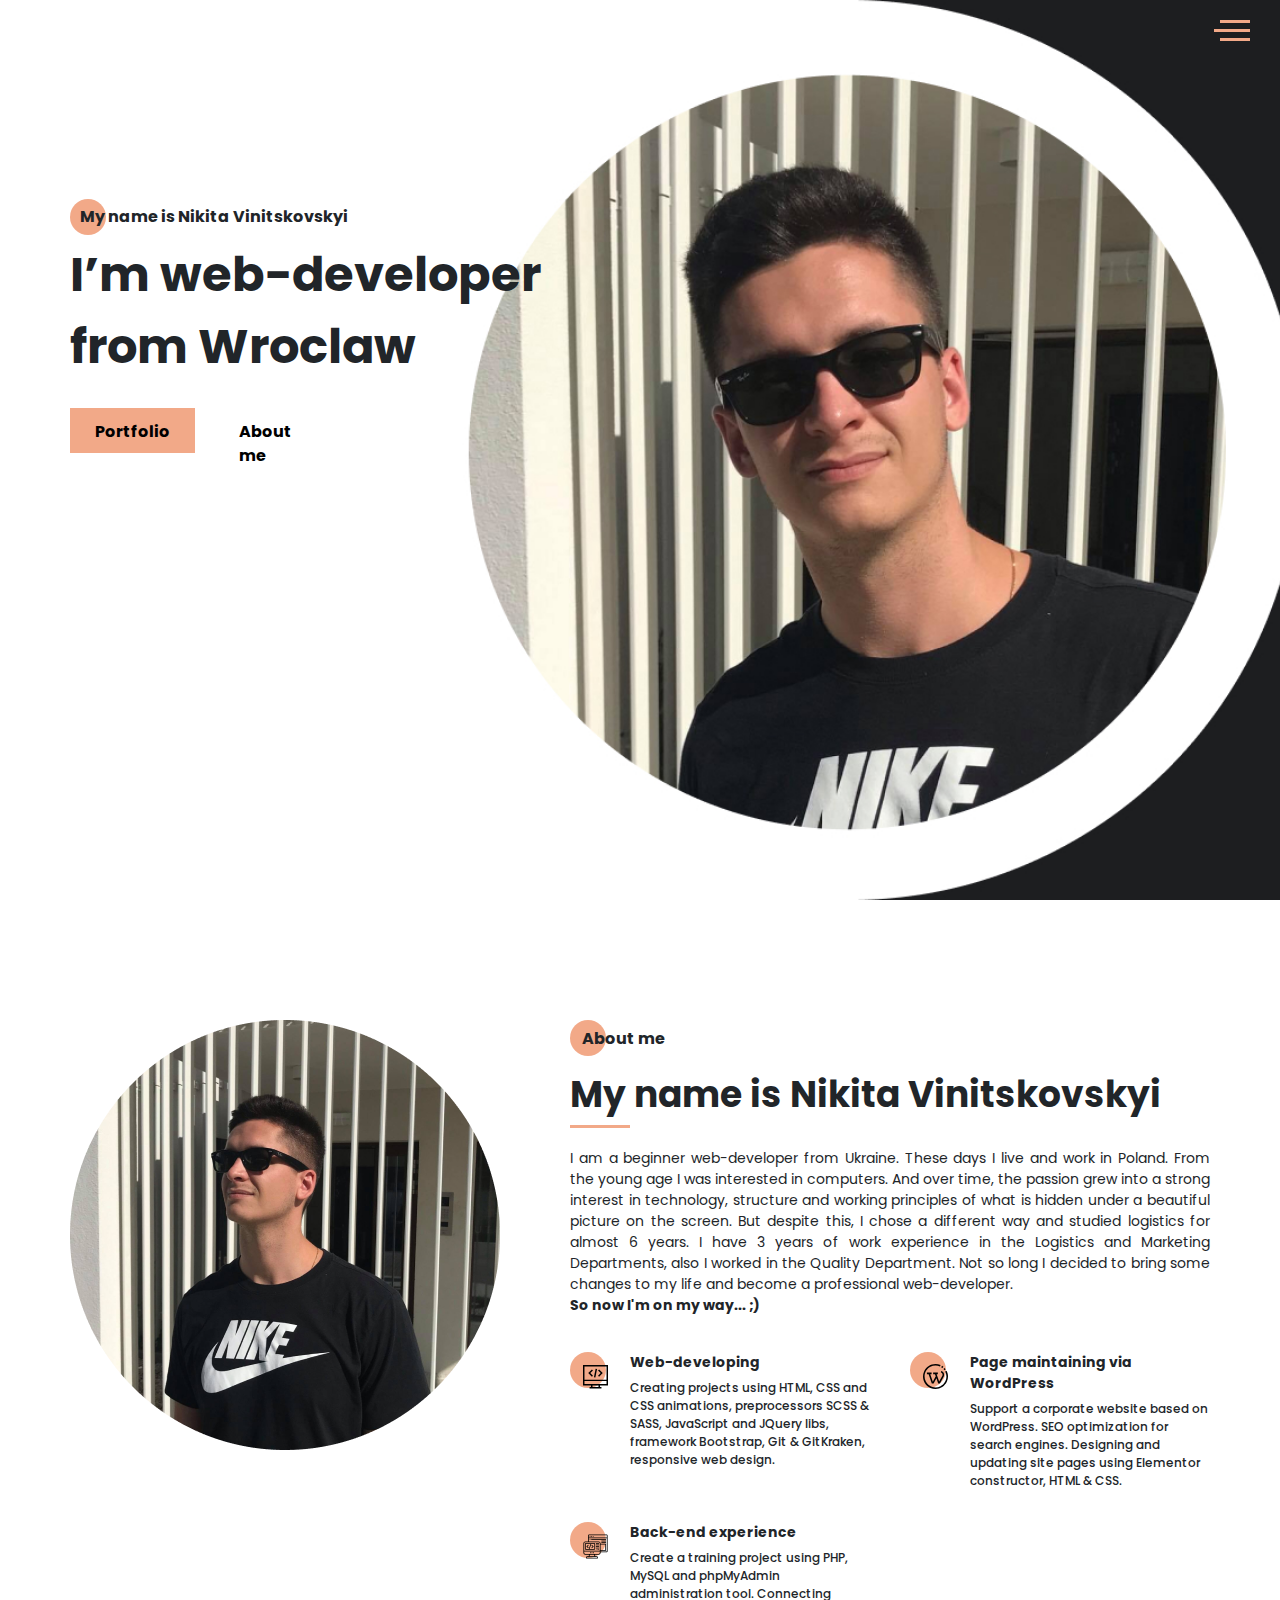
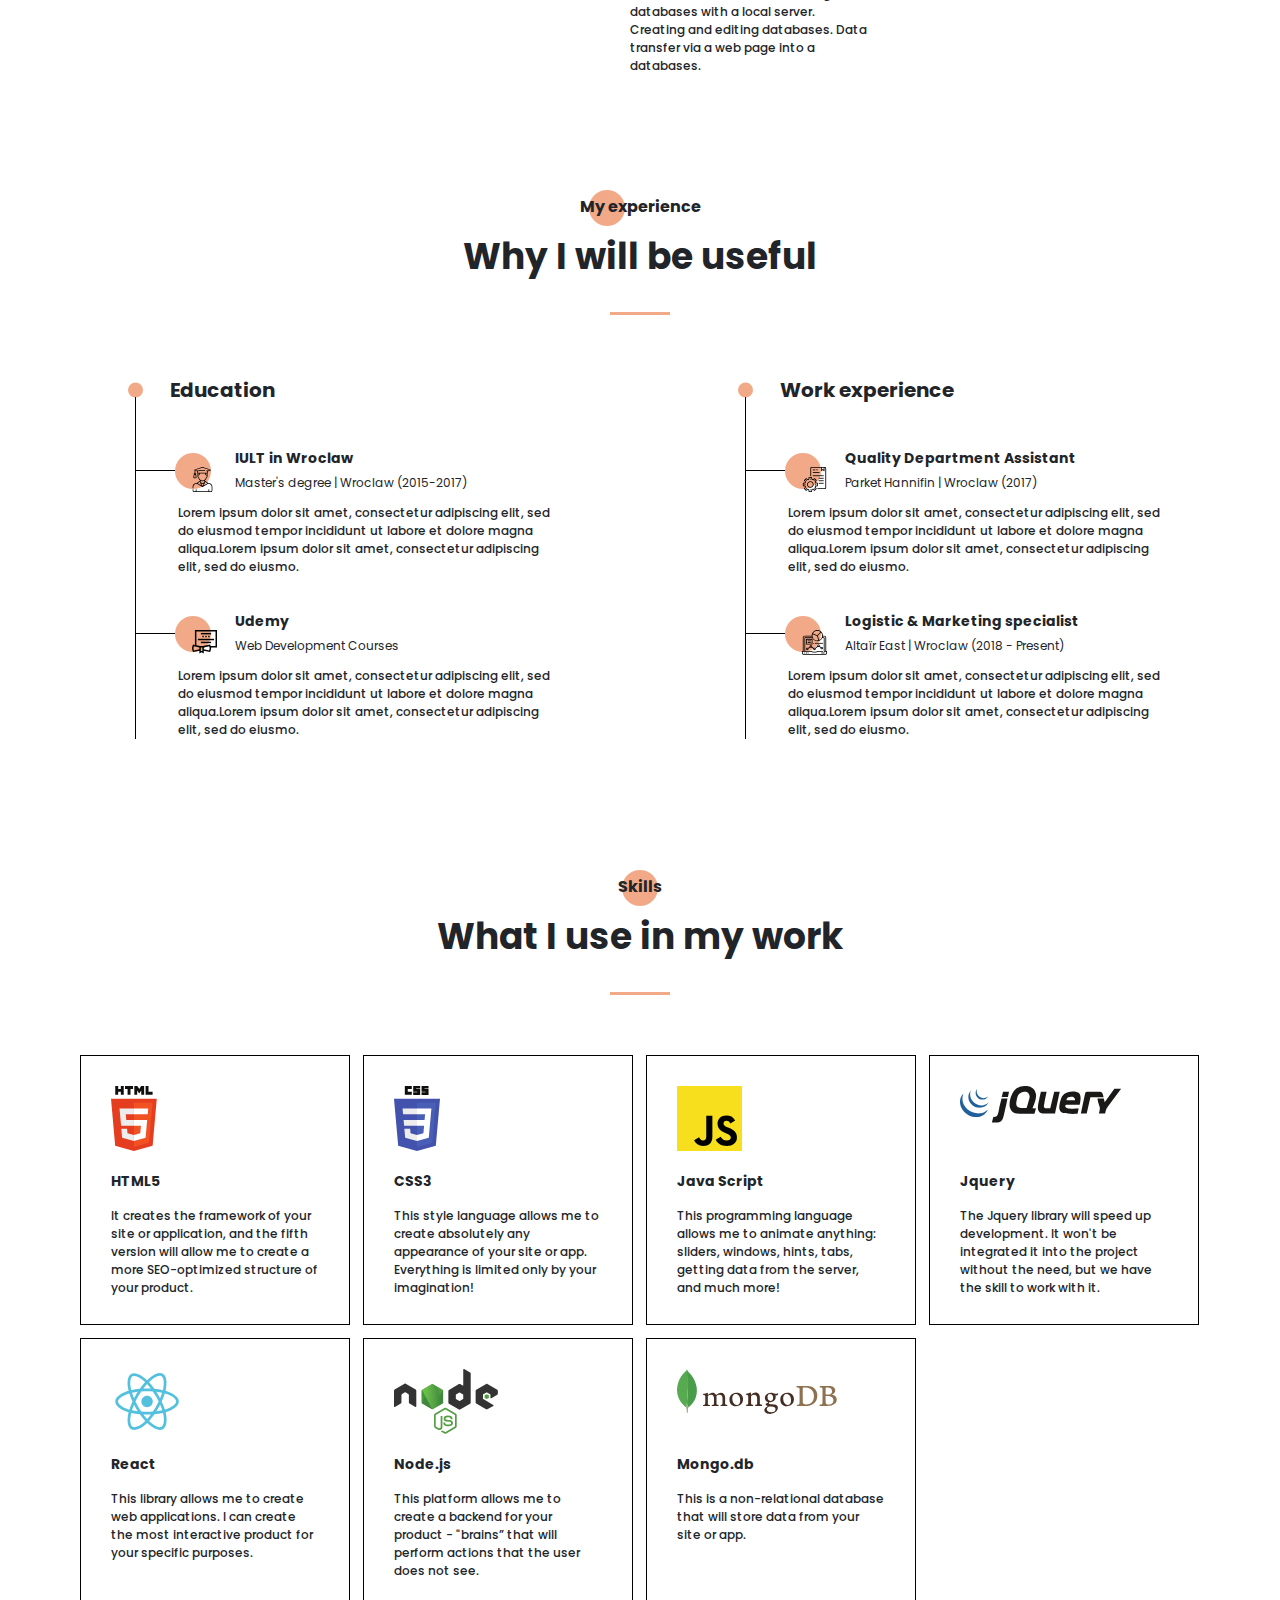
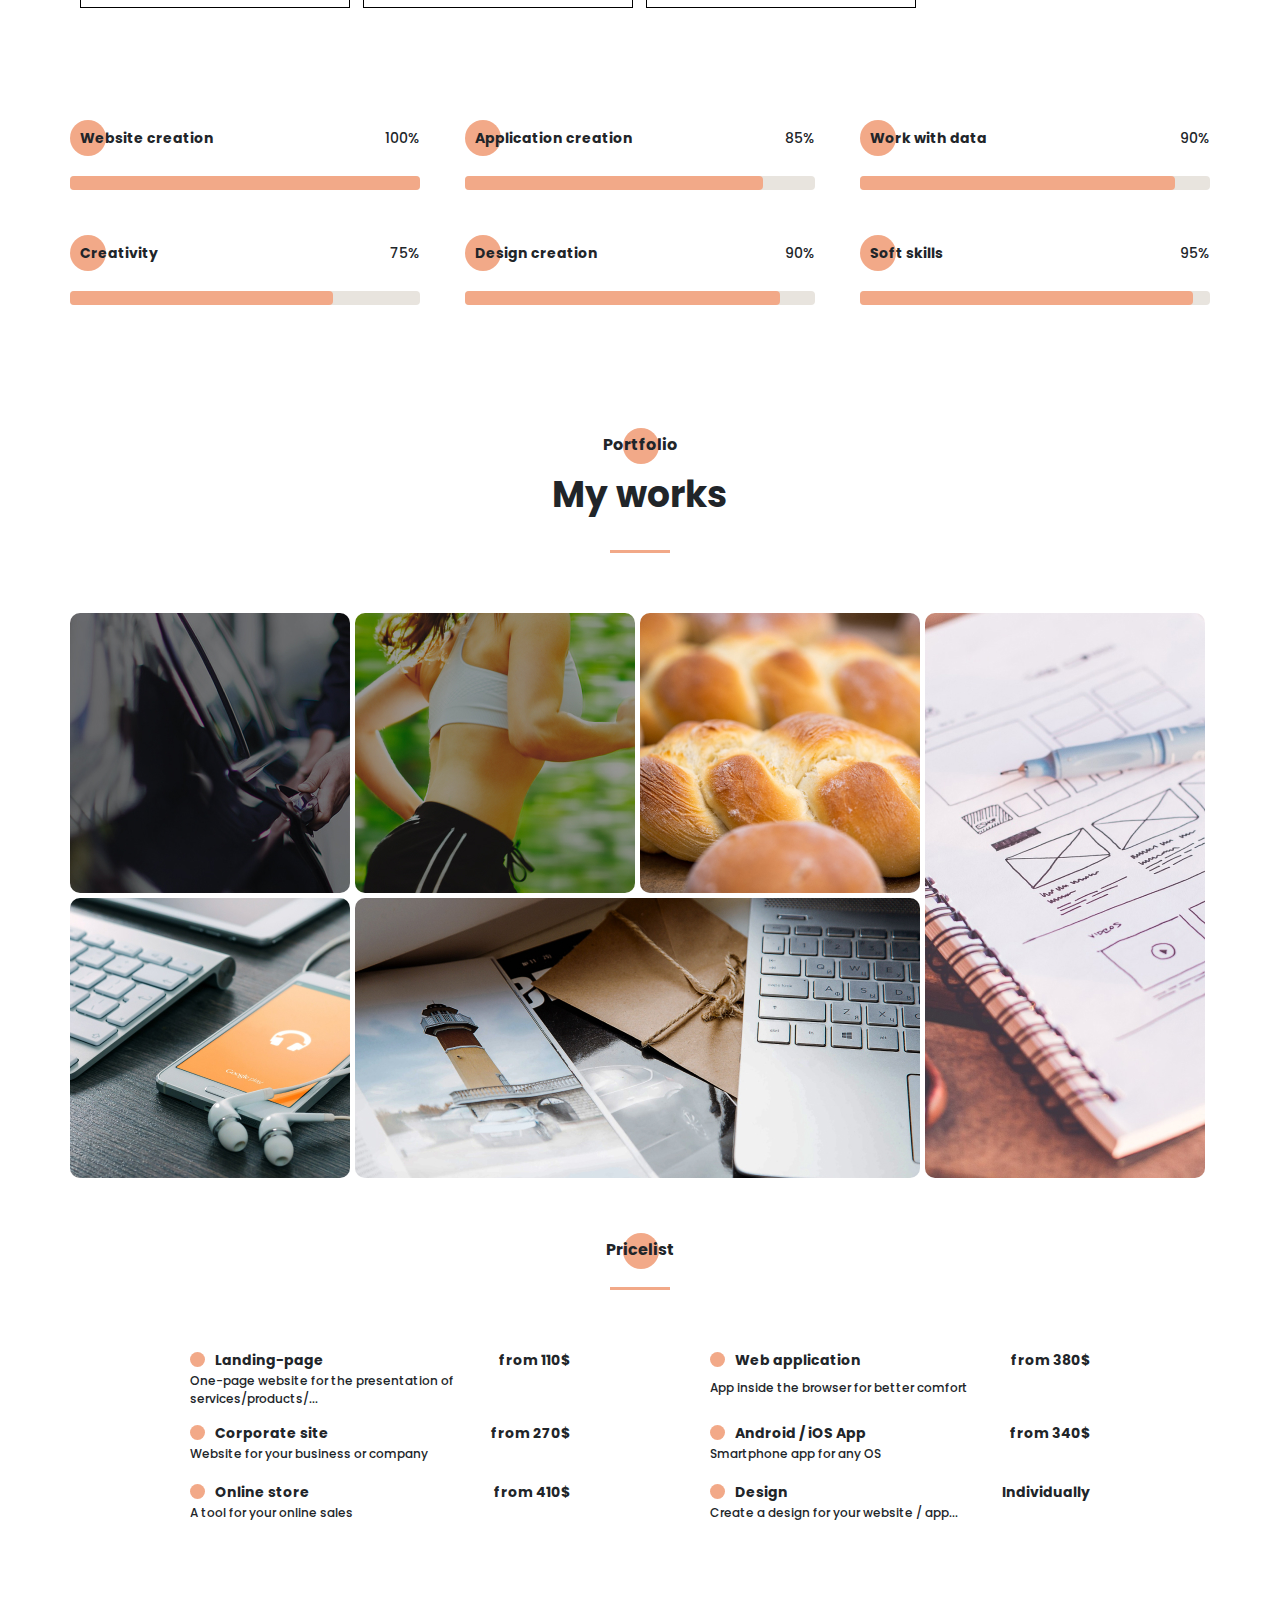
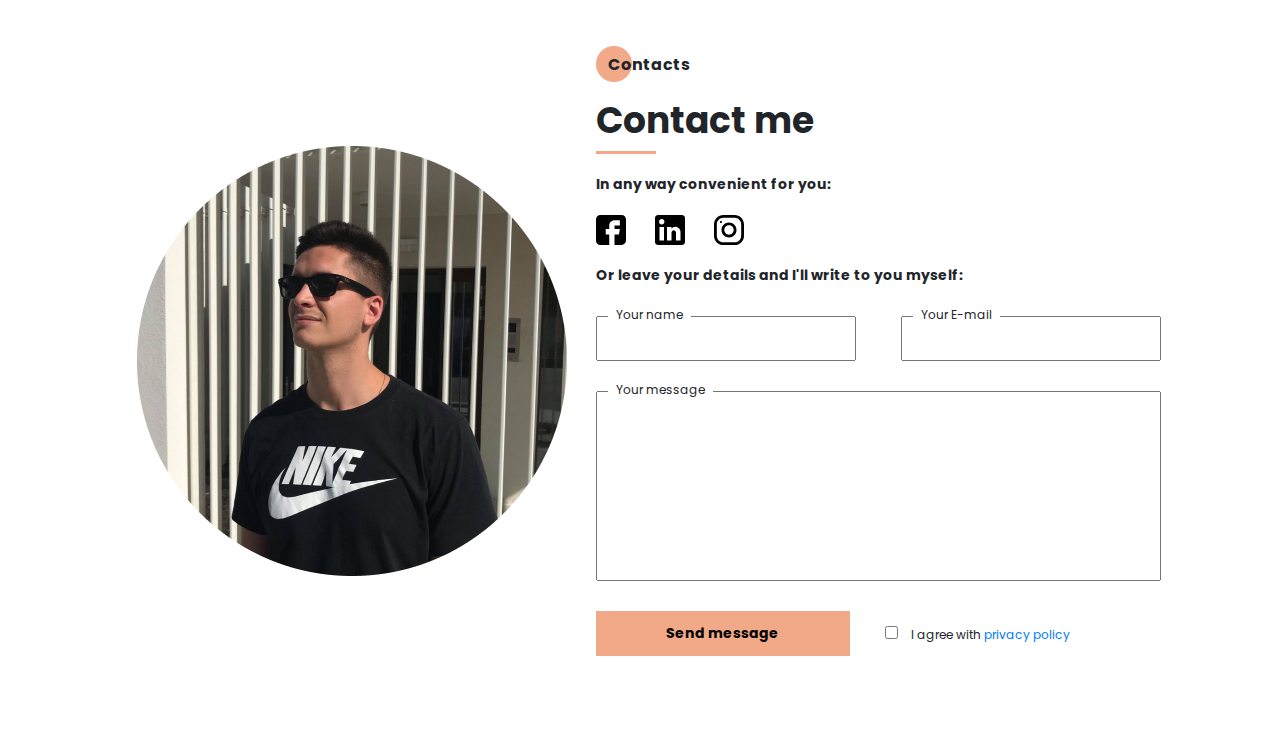
==== commit 13f48892: "Update index.html" ====
--- a/index.html
+++ b/index.html
@@ -1 +1 @@
-<!DOCTYPE html><html lang="en"><head><meta charset="UTF-8"><meta name="viewport" content="width=device-width,initial-scale=1"><meta http-equiv="X-UA-Compatible" content="ie=edge"><title>NV Portfolio Page</title><meta name="title" content="My portfolio"><meta name="description" content="Welcome to my portfolio page! Here you can see my works and learn more about me."><!-- Open Graph / Facebook --><meta property="og:type" content="website"><meta property="og:url" content="https://metatags.io/"><meta property="og:title" content="My portfolio"><meta property="og:description" content="Welcome to my portfolio page! Here you can see my works and learn more about me."><meta property="og:image" content="https://metatags.io/assets/meta-tags-16a33a6a8531e519cc0936fbba0ad904e52d35f34a46c97a2c9f6f7dd7d336f2.png"><!-- Twitter --><meta property="twitter:card" content="summary_large_image"><meta property="twitter:url" content="https://metatags.io/"><meta property="twitter:title" content="My portfolio"><meta property="twitter:description" content="Welcome to my portfolio page! Here you can see my works and learn more about me."><meta property="twitter:image" content="https://metatags.io/assets/meta-tags-16a33a6a8531e519cc0936fbba0ad904e52d35f34a46c97a2c9f6f7dd7d336f2.png"><!-- Favicon  --><link rel="apple-touch-icon" sizes="57x57" href="icons/favicon//apple-icon-57x57.png"><link rel="apple-touch-icon" sizes="60x60" href="icons/favicon//apple-icon-60x60.png"><link rel="apple-touch-icon" sizes="72x72" href="icons/favicon//apple-icon-72x72.png"><link rel="apple-touch-icon" sizes="76x76" href="icons/favicon//apple-icon-76x76.png"><link rel="apple-touch-icon" sizes="114x114" href="icons/favicon//apple-icon-114x114.png"><link rel="apple-touch-icon" sizes="120x120" href="icons/favicon//apple-icon-120x120.png"><link rel="apple-touch-icon" sizes="144x144" href="icons/favicon//apple-icon-144x144.png"><link rel="apple-touch-icon" sizes="152x152" href="icons/favicon//apple-icon-152x152.png"><link rel="apple-touch-icon" sizes="180x180" href="icons/favicon//apple-icon-180x180.png"><link rel="icon" type="image/png" sizes="192x192" href="icons/favicon//android-icon-192x192.png"><link rel="icon" type="image/png" sizes="32x32" href="icons/favicon//favicon-32x32.png"><link rel="icon" type="image/png" sizes="96x96" href="icons/favicon//favicon-96x96.png"><link rel="icon" type="image/png" sizes="16x16" href="icons/favicon//favicon-16x16.png"><link rel="manifest" href="icons/favicon//manifest.json"><meta name="msapplication-TileColor" content="#ffffff"><meta name="msapplication-TileImage" content="icons/favicon//ms-icon-144x144.png"><meta name="theme-color" content="#ffffff"><link rel="stylesheet" href="css/style.min.css"></head><body><aside class="sidepanel"><a href="#" class="sidepanel__link"><svg width="20" height="20" viewBox="0 0 20 20" fill="none" xmlns="http://www.w3.org/2000/svg"><path d="M-7.46167e-07 2.92969L-1.28061e-07 17.0703C-5.74539e-08 18.6856 1.31439 20 2.92969 20L17.0703 20C18.6856 20 20 18.6856 20 17.0703L20 11.1719L12.9297 11.1719L12.9297 13.5156L9.41406 13.5156L9.41406 11.1719L7.03125 11.1719C5.09262 11.1719 3.51562 9.59488 3.51562 7.65625L3.51562 4.10156L7.03125 4.10156L7.03125 7.65625L9.41406 7.65625L9.41406 4.10156L12.9297 4.6875L12.9297 7.65625L20 7.65625L20 2.92969C20 1.31439 18.6856 -8.16774e-07 17.0703 -7.46167e-07L2.92969 -1.28061e-07C1.31439 -5.74539e-08 -8.16774e-07 1.31439 -7.46167e-07 2.92969Z" fill="black"/></svg> </a><a href="#" class="sidepanel__link"><svg width="20" height="20" viewBox="0 0 20 20" fill="none" xmlns="http://www.w3.org/2000/svg"><path d="M-6.01032e-07 6.25L-2.73196e-07 13.75C-1.22337e-07 17.2012 2.79875 20 6.25 20L13.75 20C17.2013 20 20 17.2012 20 13.75L20 6.25C20 2.79875 17.2012 -7.51891e-07 13.75 -6.01032e-07L6.25 -2.73196e-07C2.79875 -1.22337e-07 -7.51891e-07 2.79875 -6.01032e-07 6.25ZM13.75 1.875C16.1625 1.875 18.125 3.8375 18.125 6.25L18.125 13.75C18.125 16.1625 16.1625 18.125 13.75 18.125L6.25 18.125C3.8375 18.125 1.875 16.1625 1.875 13.75L1.875 6.25C1.875 3.8375 3.8375 1.875 6.25 1.875L13.75 1.875Z" fill="black"/><path d="M5 10C5 12.7612 7.23875 15 10 15C12.7613 15 15 12.7612 15 10C15 7.23875 12.7612 5 10 5C7.23875 5 5 7.23875 5 10ZM13.125 10C13.125 11.7225 11.7225 13.125 10 13.125C8.27625 13.125 6.875 11.7225 6.875 10C6.875 8.2775 8.27625 6.875 10 6.875C11.7225 6.875 13.125 8.2775 13.125 10Z" fill="black"/><path d="M5.29123 4.625C5.29123 4.25704 4.99295 3.95875 4.62499 3.95875C4.25703 3.95875 3.95874 4.25704 3.95874 4.625C3.95874 4.99296 4.25703 5.29125 4.62499 5.29125C4.99295 5.29125 5.29123 4.99296 5.29123 4.625Z" fill="black"/></svg> </a><a href="#" class="sidepanel__link"><svg width="19" height="20" viewBox="0 0 19 20" fill="none" xmlns="http://www.w3.org/2000/svg"><path d="M-4.37114e-07 9.99951C-1.95608e-07 15.5245 4.36167 19.9995 9.74107 19.9995C14.0457 19.9995 17.6962 17.1345 18.9832 13.162C19.0749 12.662 18.7734 12.4787 18.5148 12.4787C18.2835 12.4787 17.6706 12.487 16.8585 12.4912C17.4459 15.2728 15.5517 15.8595 15.5517 15.8595C14.4274 16.3145 14.1267 16.972 14.1267 16.972C13.5228 17.8778 13.5352 16.902 13.5352 16.902C13.603 15.8978 14.5389 15.3703 14.5389 15.3703C16.0283 14.4787 15.5979 13.0295 15.3493 12.4578C14.719 12.3678 14.2903 12.1103 14.0466 11.8245C13.8029 14.0453 12.9652 16.3795 9.23304 16.3795C8.16988 16.3795 7.30085 15.992 6.61933 15.3503C6.37316 15.4628 5.3827 15.8003 4.04116 15.2628C4.04116 15.2628 3.78012 14.4253 5.03988 12.5128C4.82345 11.7128 4.71606 10.8628 4.7111 10.0128C4.71606 9.16284 4.82345 8.31285 5.03988 7.51284C3.78012 5.61285 4.04116 4.77535 4.04116 4.77535C5.3827 4.23785 6.37316 4.57534 6.61933 4.67535C7.30085 4.03785 8.16988 3.65035 9.23304 3.65035C12.9752 3.65035 13.7987 5.98784 14.0383 8.21284C14.3307 7.86284 14.928 7.53784 15.8408 7.53784C17.1444 7.53784 18.1918 7.55034 18.5082 7.55034C18.7635 7.55034 19.0683 7.37534 18.9708 6.86284C17.692 2.86201 14.0391 -0.000488895 9.74107 -0.000488707C4.36167 -0.000488472 -6.7851e-07 4.47701 -4.37114e-07 9.99951Z" fill="#212121"/></svg></a><div class="sidepanel__divider"></div><div class="sidepanel__text"><span>Social media</span></div></aside><div class="menu"><div class="menu__block"><div class="menu__close"><svg width="29" height="30" viewBox="0 0 29 30" fill="none" xmlns="http://www.w3.org/2000/svg"><path d="M17.1568 14.5231L28.4489 3.23075C29.1837 2.49623 29.1837 1.30861 28.4489 0.574085C27.7144 -0.160437 26.5267 -0.160437 25.7922 0.574085L14.4998 11.8665L3.20781 0.574085C2.47295 -0.160437 1.28567 -0.160437 0.551149 0.574085C-0.183716 1.30861 -0.183716 2.49623 0.551149 3.23075L11.8432  14.5231L0.551149 25.8155C-0.183716 26.55 -0.183716 27.7376 0.551149 28.4721C0.917206 28.8385 1.39852 29.0226 1.87948 29.0226C2.36045 29.0226 2.84141 28.8385 3.20781 28.4721L14.4998 17.1798L25.7922 28.4721C26.1586 28.8385 26.6396 29.0226 27.1205 29.0226C27.6015 29.0226 28.0825 28.8385 28.4489 28.4721C29.1837 27.7376 29.1837 26.55 28.4489 25.8155L17.1568 14.5231Z" fill="black"/></svg></div><nav><ul class="menu__list"><li class="menu__link"><a href="#">About me</a></li><li class="menu__link"><a href="#">My expierence</a></li><li class="menu__link"><a href="#">My skills</a></li><li class="menu__link"><a href="#">My works</a></li><li class="menu__link"><a href="#">Price-list</a></li><li class="menu__link"><a href="#">Contact</a></li></ul></nav><div class="menu__social"><a href="#"><svg width="20" height="19" viewBox="0 0 20 19" fill="none" xmlns="http://www.w3.org/2000/svg"><path d="M10 0C4.475 0 0 4.36167 0 9.74107C0 14.0457 2.865 17.6962 6.8375 18.9832C7.3375 19.0749 7.52083 18.7734 7.52083 18.5148C7.52083 18.2835 7.5125 17.6706 7.50833 16.8585C4.72667 17.4459 4.14 15.5517 4.14 15.5517C3.685 14.4274 3.0275 14.1267 3.0275 14.1267C2.12167 13.5228 3.0975 13.5352 3.0975 13.5352C4.10167 13.603 4.62917 14.5389 4.62917 14.5389C5.52083 16.0283 6.97 15.5979 7.54167 15.3493C7.63167 14.719 7.88917 14.2903 8.175 14.0466C5.95417 13.8029 3.62 12.9652 3.62 9.23304C3.62 8.16988 4.0075 7.30085 4.64917 6.61934C4.53667 6.37317 4.19917 5.3827 4.73667 4.04116C4.73667 4.04116 5.57417 3.78012 7.48667 5.03988C8.28667 4.82345 9.13667 4.71606 9.98667 4.7111C10.8367 4.71606 11.6867 4.82345 12.4867 5.03988C14.3867 3.78012 15.2242 4.04116 15.2242 4.04116C15.7617 5.3827 15.4242 6.37317 15.3242 6.61934C15.9617 7.30085 16.3492 8.16988 16.3492 9.23304C16.3492 12.9752 14.0117 13.7987 11.7867 14.0383C12.1367 14.3307 12.4617 14.928 12.4617 15.8408C12.4617 17.1444 12.4492 18.1918 12.4492 18.5082C12.4492 18.7635 12.6242 19.0683 13.1367 18.9708C17.1375 17.692 20 14.0391 20 9.74107C20 4.36167 15.5225 0 10 0Z" fill="#212121"/></svg> </a><a href="#"><svg width="20" height="20" viewBox="0 0 20 20" fill="none" xmlns="http://www.w3.org/2000/svg"><path d="M13.7495 0L6.24951 0C2.79826 0 -0.000488281 2.79875 -0.000488281 6.25L-0.000488281 13.75C-0.000488281 17.2013 2.79826 20 6.24951 20L13.7495 20C17.2008 20 19.9995 17.2013 19.9995 13.75L19.9995 6.25C19.9995 2.79875 17.2008 0 13.7495 0ZM18.1245 13.75C18.1245 16.1625 16.162 18.125 13.7495 18.125L6.24951 18.125C3.83701 18.125 1.87451 16.1625 1.87451 13.75L1.87451 6.25C1.87451 3.8375 3.83701 1.875 6.24951 1.875L13.7495 1.875C16.162 1.875 18.1245 3.8375 18.1245 6.25L18.1245 13.75Z" fill="black"/><path d="M9.99951 5C7.23826 5 4.99951 7.23875 4.99951 10C4.99951 12.7613 7.23826 15 9.99951 15C12.7608 15 14.9995 12.7613 14.9995 10C14.9995 7.23875 12.7608 5 9.99951 5ZM9.99951 13.125C8.27701 13.125 6.87451 11.7225 6.87451 10C6.87451 8.27625 8.27701 6.875 9.99951 6.875C11.722 6.875 13.1245 8.27625 13.1245 10C13.1245 11.7225 11.722 13.125 9.99951 13.125Z" fill="black"/><path d="M15.3745 5.29123C15.7425 5.29123 16.0408 4.99295 16.0408 4.62499C16.0408 4.25703 15.7425 3.95874 15.3745 3.95874C15.0065 3.95874 14.7083 4.25703 14.7083 4.62499C14.7083 4.99295 15.0065 5.29123 15.3745 5.29123Z" fill="black"/></svg> </a><a href="#"><svg width="20" height="20" viewBox="0 0 20 20" fill="none" xmlns="http://www.w3.org/2000/svg"><path d="M17.0698 0L2.9292 0C1.3139 0 -0.000488281 1.31439 -0.000488281 2.92969L-0.000488281 17.0703C-0.000488281 18.6856 1.3139 20 2.9292 20L8.82764 20L8.82764 12.9297L6.48389 12.9297L6.48389 9.41406L8.82764 9.41406L8.82764 7.03125C8.82764 5.09262 10.4046 3.51563 12.3433 3.51563L15.8979 3.51563L15.8979 7.03125L12.3433 7.03125L12.3433 9.41406L15.8979 9.41406L15.312 12.9297L12.3433 12.9297L12.3433 20L17.0698 20C18.6851 20 19.9995 18.6856 19.9995 17.0703L19.9995 2.92969C19.9995 1.31439 18.6851 0 17.0698 0Z" fill="black"/></svg></a></div></div><div class="menu__overlay"></div></div><section class="promo"><div class="hamburger"><span></span> <span class="long"></span> <span></span></div><div class="container"><div class="title title_fz16 promo__subtitle">My name is Nikita Vinitskovskyi</div><h1 class="title_fz48 promo__title">I’m web-developer from Wroclaw</h1><div class="promo__btns"><a href="" class="promo__link btn">Portfolio</a> <a href="" class="promo__link btn_transp">About me</a></div></div></section><section class="aboutMe"><div class="container"><div class="aboutMe__wrapper"><div class="aboutMe__photo"><img src="img/me.png" alt="me"></div><div class="aboutMe__descr"><h2 class="title title_fz16 aboutMe__title">About me</h2><div class="title aboutMe_subtitle">My name is Nikita Vinitskovskyi</div><div class="divider"></div><p class="aboutMe__text">I am a beginner web-developer from Ukraine. These days I live and work in Poland. From the young age I was interested in computers. And over time, the passion grew into a strong interest in technology, structure and working principles of what is hidden under a beautiful picture on the screen. But despite this, I chose a different way and studied logistics for almost 6 years. I have 3 years of work experience in the Logistics and Marketing Departments, also I worked in the Quality Department. Not so long I decided to bring some changes to my life and become a professional web-developer.<br><strong>So now I'm on my way... ;)</strong></p></div><div class="aboutMe__skills"><div class="aboutMe__skills-item"><div class="aboutMe__skills-circle"><img src="icons/about_me/web_development.svg" alt="web-dev"></div><div><div class="title title_fz14">Web-developing</div><div class="aboutMe__skills-text">Creating projects using HTML, CSS and CSS animations, preprocessors SCSS & SASS, JavaScript and JQuery libs, framework Bootstrap, Git & GitKraken, responsive web design.</div></div></div><div class="aboutMe__skills-item"><div class="aboutMe__skills-circle"><img src="icons/about_me/wordpress.svg" alt="wp"></div><div><div class="title title_fz14">Page maintaining via WordPress</div><div class="aboutMe__skills-text">Support a corporate website based on WordPress. SEO optimization for search engines. Designing and updating site pages using Elementor constructor, HTML & CSS.</div></div></div><div class="aboutMe__skills-item"><div class="aboutMe__skills-circle"><img src="icons/about_me/backend.svg" alt="web-dev"></div><div><div class="title title_fz14">Back-end experience</div><div class="aboutMe__skills-text">Create a training project using PHP, MySQL and phpMyAdmin administration tool. Connecting databases with a local server. Creating and editing databases. Data transfer via a web page into a databases.</div></div></div></div></div></div></section><section class="resume"><div class="container"><h2 class="title title_fz16 resume__title">My experience</h2><div class="title resume__subtitle">Why I will be useful</div><div class="divider"></div><div class="resume__wrapper"><div class="resume__column"><h3 class="title title_fz20 resume__column-title">Education</h3><ul><li><div class="resume__item"><div class="resume__item-head"><div class="resume__item-icon"><img src="icons/experience/university.svg" alt="university"></div><h4 class="title title_fz14">IULT in Wroclaw</h4><div class="resume__item-location">Master's degree | Wroclaw (2015-2017)</div></div><div class="resume__item-body">Lorem ipsum dolor sit amet, consectetur adipiscing elit, sed do eiusmod tempor incididunt ut labore et dolore magna aliqua.Lorem ipsum dolor sit amet, consectetur adipiscing elit, sed do eiusmo.</div></div></li><li><div class="resume__item"><div class="resume__item-head"><div class="resume__item-icon"><img src="icons/experience/courses.svg" alt="university"></div><h4 class="title title_fz14">Udemy</h4><div class="resume__item-location">Web Development Courses</div></div><div class="resume__item-body">Lorem ipsum dolor sit amet, consectetur adipiscing elit, sed do eiusmod tempor incididunt ut labore et dolore magna aliqua.Lorem ipsum dolor sit amet, consectetur adipiscing elit, sed do eiusmo.</div></div></li></ul></div><div class="resume__column"><h3 class="title title_fz20 resume__column-title">Work experience</h3><ul><li><div class="resume__item"><div class="resume__item-head"><div class="resume__item-icon"><img src="icons/experience/process.svg" alt="university"></div><h4 class="title title_fz14">Quality Department Assistant</h4><div class="resume__item-location">Parket Hannifin | Wroclaw (2017)</div></div><div class="resume__item-body">Lorem ipsum dolor sit amet, consectetur adipiscing elit, sed do eiusmod tempor incididunt ut labore et dolore magna aliqua.Lorem ipsum dolor sit amet, consectetur adipiscing elit, sed do eiusmo.</div></div></li><li><div class="resume__item"><div class="resume__item-head"><div class="resume__item-icon"><img src="icons/experience/marketing_laptop.svg" alt="university"></div><h4 class="title title_fz14">Logistic & Marketing specialist</h4><div class="resume__item-location">Altaïr East | Wroclaw (2018 - Present)</div></div><div class="resume__item-body">Lorem ipsum dolor sit amet, consectetur adipiscing elit, sed do eiusmod tempor incididunt ut labore et dolore magna aliqua.Lorem ipsum dolor sit amet, consectetur adipiscing elit, sed do eiusmo.</div></div></li></ul></div></div></div></section><section class="skills"><div class="container"><h2 class="title title_fz16 skills__title">Skills</h2><div class="title skills__subtitle">What I use in my work</div><div class="divider"></div><div class="skills__wrapper"><div class="skills__wrapper-item"><div class="skills__wrapper-item-img"><img src="icons/skills/html5.svg" alt="html5"></div><div class="skills__wrapper-item-name">HTML5</div><div class="skills__wrapper-item-text">It creates the framework of your site or application, and the fifth version will allow me to create a more SEO-optimized structure of your product.</div></div><div class="skills__wrapper-item"><div class="skills__wrapper-item-img"><img src="icons/skills/css3.svg" alt="css3"></div><div class="skills__wrapper-item-name">CSS3</div><div class="skills__wrapper-item-text">This style language allows me to create absolutely any appearance of your site or app. Everything is limited only by your imagination!</div></div><div class="skills__wrapper-item"><div class="skills__wrapper-item-img"><img src="icons/skills/js.svg" alt="JavaScript"></div><div class="skills__wrapper-item-name">Java Script</div><div class="skills__wrapper-item-text">This programming language allows me to animate anything: sliders, windows, hints, tabs, getting data from the server, and much more!</div></div><div class="skills__wrapper-item"><div class="skills__wrapper-item-img"><img src="icons/skills/jquery.svg" alt="Jquery"></div><div class="skills__wrapper-item-name">Jquery</div><div class="skills__wrapper-item-text">The Jquery library will speed up development. It won't be integrated it into the project without the need, but we have the skill to work with it.</div></div><div class="skills__wrapper-item"><div class="skills__wrapper-item-img"><img src="icons/skills/react.svg" alt="React"></div><div class="skills__wrapper-item-name">React</div><div class="skills__wrapper-item-text">This library allows me to create web applications. I can create the most interactive product for your specific purposes.</div></div><div class="skills__wrapper-item"><div class="skills__wrapper-item-img"><img src="icons/skills/node.js.svg" alt="Node.js"></div><div class="skills__wrapper-item-name">Node.js</div><div class="skills__wrapper-item-text">This platform allows me to create a backend for your product - "brains” that will perform actions that the user does not see.</div></div><div class="skills__wrapper-item"><div class="skills__wrapper-item-img"><img src="icons/skills/mongo.db.svg" alt="Mongo.db"></div><div class="skills__wrapper-item-name">Mongo.db</div><div class="skills__wrapper-item-text">This is a non-relational database that will store data from your site or app.</div></div></div><div class="skills__percent"><div class="skills__percent-item"><div class="skills__percent-head"><div class="skills__percent-name">Website creation</div><div class="skills__percent-percentage">100%</div></div><div class="skills__percent-bar"><div class="skills__percent-bar skills__percent-bar_filled"></div></div></div><div class="skills__percent-item"><div class="skills__percent-head"><div class="skills__percent-name">Application creation</div><div class="skills__percent-percentage">85%</div></div><div class="skills__percent-bar"><div class="skills__percent-bar skills__percent-bar_filled"></div></div></div><div class="skills__percent-item"><div class="skills__percent-head"><div class="skills__percent-name">Work with data</div><div class="skills__percent-percentage">90%</div></div><div class="skills__percent-bar"><div class="skills__percent-bar skills__percent-bar_filled"></div></div></div><div class="skills__percent-item"><div class="skills__percent-head"><div class="skills__percent-name">Creativity</div><div class="skills__percent-percentage">75%</div></div><div class="skills__percent-bar"><div class="skills__percent-bar skills__percent-bar_filled"></div></div></div><div class="skills__percent-item"><div class="skills__percent-head"><div class="skills__percent-name">Design creation</div><div class="skills__percent-percentage">90%</div></div><div class="skills__percent-bar"><div class="skills__percent-bar skills__percent-bar_filled"></div></div></div><div class="skills__percent-item"><div class="skills__percent-head"><div class="skills__percent-name">Soft skills</div><div class="skills__percent-percentage">95%</div></div><div class="skills__percent-bar"><div class="skills__percent-bar skills__percent-bar_filled"></div></div></div></div></div></section><section class="portfolio"><div class="container"><h2 class="title title_fz16 portfolio__title">Portfolio</h2><div class="title portfolio__subtitle">My works</div><div class="divider"></div><div class="portfolio__wrapper"><a href="/Uber/index.html" target="_blank" class="portfolio__item"><img src="img/works/uber.jpg" alt="uber"> </a><a href="/Pulse/index.html" target="_blank" class="portfolio__item"><img src="img/works/pulse.jpg" alt="pulse"> </a><a href="#" class="portfolio__item"><img src="img/works/bread.jpg" alt="bread"> </a><a href="#" class="portfolio__item vertical"><img src="img/works/plans.jpg" alt="plans"> </a><a href="#" class="portfolio__item"><img src="img/works/ipad.jpg" alt="ipad"> </a><a href="#" class="portfolio__item horizontal"><img src="img/works/mac.jpg" alt="mac"></a></div></div></section><section class="pricelist"><div class="container"><h2 class="title title_fz16 pricelist__title">Pricelist</h2><div class="divider"></div><div class="pricelist__wrapper"><div class="pricelist__item"><div class="pricelist__name">Landing-page</div><div class="pricelist__price">from 110$</div><div class="pricelist__text single-row">One-page website for the presentation of services/products/...</div></div><div class="pricelist__item"><div class="pricelist__name">Web application</div><div class="pricelist__price">from 380$</div><div class="pricelist__text single-row">App inside the browser for better comfort</div></div><div class="pricelist__item"><div class="pricelist__name">Corporate site</div><div class="pricelist__price">from 270$</div><div class="pricelist__text single-row">Website for your business or company</div></div><div class="pricelist__item"><div class="pricelist__name">Android / iOS App</div><div class="pricelist__price">from 340$</div><div class="pricelist__text single-row">Smartphone app for any OS</div></div><div class="pricelist__item"><div class="pricelist__name">Online store</div><div class="pricelist__price">from 410$</div><div class="pricelist__text single-row">A tool for your online sales</div></div><div class="pricelist__item"><div class="pricelist__name">Design</div><div class="pricelist__price">Individually</div><div class="pricelist__text single-row">Create a design for your website / app...</div></div></div></div></section><section class="contacts"><div class="container"><div class="contacts__wrapper"><div class="contacts__photo"><img src="img/me.png" alt="me"></div><div class="contacts__descr"><h2 class="title title_fz16 contacts__title">Contacts</h2><div class="title contacts__subtitle">Contact me</div><div class="divider"></div><div class="title title_fz14 contacts__text">In any way convenient for you:</div><div class="contacts__social"><a href="#" class="contacts__link"><img src="icons/social/facebook.svg" alt="facebook"> </a><a href="#" class="contacts__link"><img src="icons/social/linkedin.svg" alt="linkedin"> </a><a href="#" class="contacts__link"><img src="icons/social/instagram.svg" alt="instagram"></a></div><div class="title title_fz14 contacts__text">Or leave your details and I'll write to you myself:</div><form action="#" class="contacts__form"><div class="contacts__input"><input required name="name" id="name" type="text"> <label for="name">Your name</label></div><div class="contacts__input"><input required name="email" id="email" type="email"> <label for="email">Your E-mail</label></div><div class="contacts__textarea"><textarea name="text" id="text"></textarea> <label for="text">Your message</label></div><div class="contacts__triggers"><button class="contacts__btn btn">Send message</button><div class="contacts__policy"><input required type="checkbox"> <span>I agree with <a href="#">privacy policy</a></span></div></div></form></div></div></div></section><script src="js/script.js"></script></body></html>+<!DOCTYPE html><html lang="en"><head><meta charset="UTF-8"><meta name="viewport" content="width=device-width,initial-scale=1"><meta http-equiv="X-UA-Compatible" content="ie=edge"><title>NV Portfolio Page</title><meta name="title" content="My portfolio"><meta name="description" content="Welcome to my portfolio page! Here you can see my works and learn more about me."><!-- Open Graph / Facebook --><meta property="og:type" content="website"><meta property="og:url" content="https://metatags.io/"><meta property="og:title" content="My portfolio"><meta property="og:description" content="Welcome to my portfolio page! Here you can see my works and learn more about me."><meta property="og:image" content="https://metatags.io/assets/meta-tags-16a33a6a8531e519cc0936fbba0ad904e52d35f34a46c97a2c9f6f7dd7d336f2.png"><!-- Twitter --><meta property="twitter:card" content="summary_large_image"><meta property="twitter:url" content="https://metatags.io/"><meta property="twitter:title" content="My portfolio"><meta property="twitter:description" content="Welcome to my portfolio page! Here you can see my works and learn more about me."><meta property="twitter:image" content="https://metatags.io/assets/meta-tags-16a33a6a8531e519cc0936fbba0ad904e52d35f34a46c97a2c9f6f7dd7d336f2.png"><!-- Favicon  --><link rel="apple-touch-icon" sizes="57x57" href="icons/favicon//apple-icon-57x57.png"><link rel="apple-touch-icon" sizes="60x60" href="icons/favicon//apple-icon-60x60.png"><link rel="apple-touch-icon" sizes="72x72" href="icons/favicon//apple-icon-72x72.png"><link rel="apple-touch-icon" sizes="76x76" href="icons/favicon//apple-icon-76x76.png"><link rel="apple-touch-icon" sizes="114x114" href="icons/favicon//apple-icon-114x114.png"><link rel="apple-touch-icon" sizes="120x120" href="icons/favicon//apple-icon-120x120.png"><link rel="apple-touch-icon" sizes="144x144" href="icons/favicon//apple-icon-144x144.png"><link rel="apple-touch-icon" sizes="152x152" href="icons/favicon//apple-icon-152x152.png"><link rel="apple-touch-icon" sizes="180x180" href="icons/favicon//apple-icon-180x180.png"><link rel="icon" type="image/png" sizes="192x192" href="icons/favicon//android-icon-192x192.png"><link rel="icon" type="image/png" sizes="32x32" href="icons/favicon//favicon-32x32.png"><link rel="icon" type="image/png" sizes="96x96" href="icons/favicon//favicon-96x96.png"><link rel="icon" type="image/png" sizes="16x16" href="icons/favicon//favicon-16x16.png"><link rel="manifest" href="icons/favicon//manifest.json"><meta name="msapplication-TileColor" content="#ffffff"><meta name="msapplication-TileImage" content="icons/favicon//ms-icon-144x144.png"><meta name="theme-color" content="#ffffff"><link rel="stylesheet" href="css/style.min.css"></head><body><aside class="sidepanel"><a href="#" class="sidepanel__link"><svg width="20" height="20" viewBox="0 0 20 20" fill="none" xmlns="http://www.w3.org/2000/svg"><path d="M-7.46167e-07 2.92969L-1.28061e-07 17.0703C-5.74539e-08 18.6856 1.31439 20 2.92969 20L17.0703 20C18.6856 20 20 18.6856 20 17.0703L20 11.1719L12.9297 11.1719L12.9297 13.5156L9.41406 13.5156L9.41406 11.1719L7.03125 11.1719C5.09262 11.1719 3.51562 9.59488 3.51562 7.65625L3.51562 4.10156L7.03125 4.10156L7.03125 7.65625L9.41406 7.65625L9.41406 4.10156L12.9297 4.6875L12.9297 7.65625L20 7.65625L20 2.92969C20 1.31439 18.6856 -8.16774e-07 17.0703 -7.46167e-07L2.92969 -1.28061e-07C1.31439 -5.74539e-08 -8.16774e-07 1.31439 -7.46167e-07 2.92969Z" fill="black"/></svg> </a><a href="#" class="sidepanel__link"><svg width="20" height="20" viewBox="0 0 20 20" fill="none" xmlns="http://www.w3.org/2000/svg"><path d="M-6.01032e-07 6.25L-2.73196e-07 13.75C-1.22337e-07 17.2012 2.79875 20 6.25 20L13.75 20C17.2013 20 20 17.2012 20 13.75L20 6.25C20 2.79875 17.2012 -7.51891e-07 13.75 -6.01032e-07L6.25 -2.73196e-07C2.79875 -1.22337e-07 -7.51891e-07 2.79875 -6.01032e-07 6.25ZM13.75 1.875C16.1625 1.875 18.125 3.8375 18.125 6.25L18.125 13.75C18.125 16.1625 16.1625 18.125 13.75 18.125L6.25 18.125C3.8375 18.125 1.875 16.1625 1.875 13.75L1.875 6.25C1.875 3.8375 3.8375 1.875 6.25 1.875L13.75 1.875Z" fill="black"/><path d="M5 10C5 12.7612 7.23875 15 10 15C12.7613 15 15 12.7612 15 10C15 7.23875 12.7612 5 10 5C7.23875 5 5 7.23875 5 10ZM13.125 10C13.125 11.7225 11.7225 13.125 10 13.125C8.27625 13.125 6.875 11.7225 6.875 10C6.875 8.2775 8.27625 6.875 10 6.875C11.7225 6.875 13.125 8.2775 13.125 10Z" fill="black"/><path d="M5.29123 4.625C5.29123 4.25704 4.99295 3.95875 4.62499 3.95875C4.25703 3.95875 3.95874 4.25704 3.95874 4.625C3.95874 4.99296 4.25703 5.29125 4.62499 5.29125C4.99295 5.29125 5.29123 4.99296 5.29123 4.625Z" fill="black"/></svg> </a><a href="#" class="sidepanel__link"><svg width="19" height="20" viewBox="0 0 19 20" fill="none" xmlns="http://www.w3.org/2000/svg"><path d="M-4.37114e-07 9.99951C-1.95608e-07 15.5245 4.36167 19.9995 9.74107 19.9995C14.0457 19.9995 17.6962 17.1345 18.9832 13.162C19.0749 12.662 18.7734 12.4787 18.5148 12.4787C18.2835 12.4787 17.6706 12.487 16.8585 12.4912C17.4459 15.2728 15.5517 15.8595 15.5517 15.8595C14.4274 16.3145 14.1267 16.972 14.1267 16.972C13.5228 17.8778 13.5352 16.902 13.5352 16.902C13.603 15.8978 14.5389 15.3703 14.5389 15.3703C16.0283 14.4787 15.5979 13.0295 15.3493 12.4578C14.719 12.3678 14.2903 12.1103 14.0466 11.8245C13.8029 14.0453 12.9652 16.3795 9.23304 16.3795C8.16988 16.3795 7.30085 15.992 6.61933 15.3503C6.37316 15.4628 5.3827 15.8003 4.04116 15.2628C4.04116 15.2628 3.78012 14.4253 5.03988 12.5128C4.82345 11.7128 4.71606 10.8628 4.7111 10.0128C4.71606 9.16284 4.82345 8.31285 5.03988 7.51284C3.78012 5.61285 4.04116 4.77535 4.04116 4.77535C5.3827 4.23785 6.37316 4.57534 6.61933 4.67535C7.30085 4.03785 8.16988 3.65035 9.23304 3.65035C12.9752 3.65035 13.7987 5.98784 14.0383 8.21284C14.3307 7.86284 14.928 7.53784 15.8408 7.53784C17.1444 7.53784 18.1918 7.55034 18.5082 7.55034C18.7635 7.55034 19.0683 7.37534 18.9708 6.86284C17.692 2.86201 14.0391 -0.000488895 9.74107 -0.000488707C4.36167 -0.000488472 -6.7851e-07 4.47701 -4.37114e-07 9.99951Z" fill="#212121"/></svg></a><div class="sidepanel__divider"></div><div class="sidepanel__text"><span>Social media</span></div></aside><div class="menu"><div class="menu__block"><div class="menu__close"><svg width="29" height="30" viewBox="0 0 29 30" fill="none" xmlns="http://www.w3.org/2000/svg"><path d="M17.1568 14.5231L28.4489 3.23075C29.1837 2.49623 29.1837 1.30861 28.4489 0.574085C27.7144 -0.160437 26.5267 -0.160437 25.7922 0.574085L14.4998 11.8665L3.20781 0.574085C2.47295 -0.160437 1.28567 -0.160437 0.551149 0.574085C-0.183716 1.30861 -0.183716 2.49623 0.551149 3.23075L11.8432  14.5231L0.551149 25.8155C-0.183716 26.55 -0.183716 27.7376 0.551149 28.4721C0.917206 28.8385 1.39852 29.0226 1.87948 29.0226C2.36045 29.0226 2.84141 28.8385 3.20781 28.4721L14.4998 17.1798L25.7922 28.4721C26.1586 28.8385 26.6396 29.0226 27.1205 29.0226C27.6015 29.0226 28.0825 28.8385 28.4489 28.4721C29.1837 27.7376 29.1837 26.55 28.4489 25.8155L17.1568 14.5231Z" fill="black"/></svg></div><nav><ul class="menu__list"><li class="menu__link"><a href="#aboutMe">About me</a></li><li class="menu__link"><a href="#">My expierence</a></li><li class="menu__link"><a href="#">My skills</a></li><li class="menu__link"><a href="#portfolio">My works</a></li><li class="menu__link"><a href="#">Price-list</a></li><li class="menu__link"><a href="#">Contact</a></li></ul></nav><div class="menu__social"><a href="#"><svg width="20" height="19" viewBox="0 0 20 19" fill="none" xmlns="http://www.w3.org/2000/svg"><path d="M10 0C4.475 0 0 4.36167 0 9.74107C0 14.0457 2.865 17.6962 6.8375 18.9832C7.3375 19.0749 7.52083 18.7734 7.52083 18.5148C7.52083 18.2835 7.5125 17.6706 7.50833 16.8585C4.72667 17.4459 4.14 15.5517 4.14 15.5517C3.685 14.4274 3.0275 14.1267 3.0275 14.1267C2.12167 13.5228 3.0975 13.5352 3.0975 13.5352C4.10167 13.603 4.62917 14.5389 4.62917 14.5389C5.52083 16.0283 6.97 15.5979 7.54167 15.3493C7.63167 14.719 7.88917 14.2903 8.175 14.0466C5.95417 13.8029 3.62 12.9652 3.62 9.23304C3.62 8.16988 4.0075 7.30085 4.64917 6.61934C4.53667 6.37317 4.19917 5.3827 4.73667 4.04116C4.73667 4.04116 5.57417 3.78012 7.48667 5.03988C8.28667 4.82345 9.13667 4.71606 9.98667 4.7111C10.8367 4.71606 11.6867 4.82345 12.4867 5.03988C14.3867 3.78012 15.2242 4.04116 15.2242 4.04116C15.7617 5.3827 15.4242 6.37317 15.3242 6.61934C15.9617 7.30085 16.3492 8.16988 16.3492 9.23304C16.3492 12.9752 14.0117 13.7987 11.7867 14.0383C12.1367 14.3307 12.4617 14.928 12.4617 15.8408C12.4617 17.1444 12.4492 18.1918 12.4492 18.5082C12.4492 18.7635 12.6242 19.0683 13.1367 18.9708C17.1375 17.692 20 14.0391 20 9.74107C20 4.36167 15.5225 0 10 0Z" fill="#212121"/></svg> </a><a href="#"><svg width="20" height="20" viewBox="0 0 20 20" fill="none" xmlns="http://www.w3.org/2000/svg"><path d="M13.7495 0L6.24951 0C2.79826 0 -0.000488281 2.79875 -0.000488281 6.25L-0.000488281 13.75C-0.000488281 17.2013 2.79826 20 6.24951 20L13.7495 20C17.2008 20 19.9995 17.2013 19.9995 13.75L19.9995 6.25C19.9995 2.79875 17.2008 0 13.7495 0ZM18.1245 13.75C18.1245 16.1625 16.162 18.125 13.7495 18.125L6.24951 18.125C3.83701 18.125 1.87451 16.1625 1.87451 13.75L1.87451 6.25C1.87451 3.8375 3.83701 1.875 6.24951 1.875L13.7495 1.875C16.162 1.875 18.1245 3.8375 18.1245 6.25L18.1245 13.75Z" fill="black"/><path d="M9.99951 5C7.23826 5 4.99951 7.23875 4.99951 10C4.99951 12.7613 7.23826 15 9.99951 15C12.7608 15 14.9995 12.7613 14.9995 10C14.9995 7.23875 12.7608 5 9.99951 5ZM9.99951 13.125C8.27701 13.125 6.87451 11.7225 6.87451 10C6.87451 8.27625 8.27701 6.875 9.99951 6.875C11.722 6.875 13.1245 8.27625 13.1245 10C13.1245 11.7225 11.722 13.125 9.99951 13.125Z" fill="black"/><path d="M15.3745 5.29123C15.7425 5.29123 16.0408 4.99295 16.0408 4.62499C16.0408 4.25703 15.7425 3.95874 15.3745 3.95874C15.0065 3.95874 14.7083 4.25703 14.7083 4.62499C14.7083 4.99295 15.0065 5.29123 15.3745 5.29123Z" fill="black"/></svg> </a><a href="#"><svg width="20" height="20" viewBox="0 0 20 20" fill="none" xmlns="http://www.w3.org/2000/svg"><path d="M17.0698 0L2.9292 0C1.3139 0 -0.000488281 1.31439 -0.000488281 2.92969L-0.000488281 17.0703C-0.000488281 18.6856 1.3139 20 2.9292 20L8.82764 20L8.82764 12.9297L6.48389 12.9297L6.48389 9.41406L8.82764 9.41406L8.82764 7.03125C8.82764 5.09262 10.4046 3.51563 12.3433 3.51563L15.8979 3.51563L15.8979 7.03125L12.3433 7.03125L12.3433 9.41406L15.8979 9.41406L15.312 12.9297L12.3433 12.9297L12.3433 20L17.0698 20C18.6851 20 19.9995 18.6856 19.9995 17.0703L19.9995 2.92969C19.9995 1.31439 18.6851 0 17.0698 0Z" fill="black"/></svg></a></div></div><div class="menu__overlay"></div></div><section class="promo"><div class="hamburger"><span></span> <span class="long"></span> <span></span></div><div class="container"><div class="title title_fz16 promo__subtitle">My name is Nikita Vinitskovskyi</div><h1 class="title_fz48 promo__title">I’m web-developer from Wroclaw</h1><div class="promo__btns"><a href="#portfolio" class="promo__link btn">Portfolio</a> <a href="#aboutMe" class="promo__link btn_transp">About me</a></div></div></section><section id="aboutMe" class="aboutMe"><div class="container"><div class="aboutMe__wrapper"><div class="aboutMe__photo"><img src="img/me.png" alt="me"></div><div class="aboutMe__descr"><h2 class="title title_fz16 aboutMe__title">About me</h2><div class="title aboutMe_subtitle">My name is Nikita Vinitskovskyi</div><div class="divider"></div><p class="aboutMe__text">I am a beginner web-developer from Ukraine. These days I live and work in Poland. From the young age I was interested in computers. And over time, the passion grew into a strong interest in technology, structure and working principles of what is hidden under a beautiful picture on the screen. But despite this, I chose a different way and studied logistics for almost 6 years. I have 3 years of work experience in the Logistics and Marketing Departments, also I worked in the Quality Department. Not so long I decided to bring some changes to my life and become a professional web-developer.<br><strong>So now I'm on my way... ;)</strong></p></div><div class="aboutMe__skills"><div class="aboutMe__skills-item"><div class="aboutMe__skills-circle"><img src="icons/about_me/web_development.svg" alt="web-dev"></div><div><div class="title title_fz14">Web-developing</div><div class="aboutMe__skills-text">Creating projects using HTML, CSS and CSS animations, preprocessors SCSS & SASS, JavaScript and JQuery libs, framework Bootstrap, Git & GitKraken, responsive web design.</div></div></div><div class="aboutMe__skills-item"><div class="aboutMe__skills-circle"><img src="icons/about_me/wordpress.svg" alt="wp"></div><div><div class="title title_fz14">Page maintaining via WordPress</div><div class="aboutMe__skills-text">Support a corporate website based on WordPress. SEO optimization for search engines. Designing and updating site pages using Elementor constructor, HTML & CSS.</div></div></div><div class="aboutMe__skills-item"><div class="aboutMe__skills-circle"><img src="icons/about_me/backend.svg" alt="web-dev"></div><div><div class="title title_fz14">Back-end experience</div><div class="aboutMe__skills-text">Create a training project using PHP, MySQL and phpMyAdmin administration tool. Connecting databases with a local server. Creating and editing databases. Data transfer via a web page into a databases.</div></div></div></div></div></div></section><section class="resume"><div class="container"><h2 class="title title_fz16 resume__title">My experience</h2><div class="title resume__subtitle">Why I will be useful</div><div class="divider"></div><div class="resume__wrapper"><div class="resume__column"><h3 class="title title_fz20 resume__column-title">Education</h3><ul><li><div class="resume__item"><div class="resume__item-head"><div class="resume__item-icon"><img src="icons/experience/university.svg" alt="university"></div><h4 class="title title_fz14">IULT in Wroclaw</h4><div class="resume__item-location">Master's degree | Wroclaw (2015-2017)</div></div><div class="resume__item-body">Lorem ipsum dolor sit amet, consectetur adipiscing elit, sed do eiusmod tempor incididunt ut labore et dolore magna aliqua.Lorem ipsum dolor sit amet, consectetur adipiscing elit, sed do eiusmo.</div></div></li><li><div class="resume__item"><div class="resume__item-head"><div class="resume__item-icon"><img src="icons/experience/courses.svg" alt="university"></div><h4 class="title title_fz14">Udemy</h4><div class="resume__item-location">Web Development Courses</div></div><div class="resume__item-body">Lorem ipsum dolor sit amet, consectetur adipiscing elit, sed do eiusmod tempor incididunt ut labore et dolore magna aliqua.Lorem ipsum dolor sit amet, consectetur adipiscing elit, sed do eiusmo.</div></div></li></ul></div><div class="resume__column"><h3 class="title title_fz20 resume__column-title">Work experience</h3><ul><li><div class="resume__item"><div class="resume__item-head"><div class="resume__item-icon"><img src="icons/experience/process.svg" alt="university"></div><h4 class="title title_fz14">Quality Department Assistant</h4><div class="resume__item-location">Parket Hannifin | Wroclaw (2017)</div></div><div class="resume__item-body">Lorem ipsum dolor sit amet, consectetur adipiscing elit, sed do eiusmod tempor incididunt ut labore et dolore magna aliqua.Lorem ipsum dolor sit amet, consectetur adipiscing elit, sed do eiusmo.</div></div></li><li><div class="resume__item"><div class="resume__item-head"><div class="resume__item-icon"><img src="icons/experience/marketing_laptop.svg" alt="university"></div><h4 class="title title_fz14">Logistic & Marketing specialist</h4><div class="resume__item-location">Altaïr East | Wroclaw (2018 - Present)</div></div><div class="resume__item-body">Lorem ipsum dolor sit amet, consectetur adipiscing elit, sed do eiusmod tempor incididunt ut labore et dolore magna aliqua.Lorem ipsum dolor sit amet, consectetur adipiscing elit, sed do eiusmo.</div></div></li></ul></div></div></div></section><section class="skills"><div class="container"><h2 class="title title_fz16 skills__title">Skills</h2><div class="title skills__subtitle">What I use in my work</div><div class="divider"></div><div class="skills__wrapper"><div class="skills__wrapper-item"><div class="skills__wrapper-item-img"><img src="icons/skills/html5.svg" alt="html5"></div><div class="skills__wrapper-item-name">HTML5</div><div class="skills__wrapper-item-text">It creates the framework of your site or application, and the fifth version will allow me to create a more SEO-optimized structure of your product.</div></div><div class="skills__wrapper-item"><div class="skills__wrapper-item-img"><img src="icons/skills/css3.svg" alt="css3"></div><div class="skills__wrapper-item-name">CSS3</div><div class="skills__wrapper-item-text">This style language allows me to create absolutely any appearance of your site or app. Everything is limited only by your imagination!</div></div><div class="skills__wrapper-item"><div class="skills__wrapper-item-img"><img src="icons/skills/js.svg" alt="JavaScript"></div><div class="skills__wrapper-item-name">Java Script</div><div class="skills__wrapper-item-text">This programming language allows me to animate anything: sliders, windows, hints, tabs, getting data from the server, and much more!</div></div><div class="skills__wrapper-item"><div class="skills__wrapper-item-img"><img src="icons/skills/jquery.svg" alt="Jquery"></div><div class="skills__wrapper-item-name">Jquery</div><div class="skills__wrapper-item-text">The Jquery library will speed up development. It won't be integrated it into the project without the need, but we have the skill to work with it.</div></div><div class="skills__wrapper-item"><div class="skills__wrapper-item-img"><img src="icons/skills/react.svg" alt="React"></div><div class="skills__wrapper-item-name">React</div><div class="skills__wrapper-item-text">This library allows me to create web applications. I can create the most interactive product for your specific purposes.</div></div><div class="skills__wrapper-item"><div class="skills__wrapper-item-img"><img src="icons/skills/node.js.svg" alt="Node.js"></div><div class="skills__wrapper-item-name">Node.js</div><div class="skills__wrapper-item-text">This platform allows me to create a backend for your product - "brains” that will perform actions that the user does not see.</div></div><div class="skills__wrapper-item"><div class="skills__wrapper-item-img"><img src="icons/skills/mongo.db.svg" alt="Mongo.db"></div><div class="skills__wrapper-item-name">Mongo.db</div><div class="skills__wrapper-item-text">This is a non-relational database that will store data from your site or app.</div></div></div><div class="skills__percent"><div class="skills__percent-item"><div class="skills__percent-head"><div class="skills__percent-name">Website creation</div><div class="skills__percent-percentage">100%</div></div><div class="skills__percent-bar"><div class="skills__percent-bar skills__percent-bar_filled"></div></div></div><div class="skills__percent-item"><div class="skills__percent-head"><div class="skills__percent-name">Application creation</div><div class="skills__percent-percentage">85%</div></div><div class="skills__percent-bar"><div class="skills__percent-bar skills__percent-bar_filled"></div></div></div><div class="skills__percent-item"><div class="skills__percent-head"><div class="skills__percent-name">Work with data</div><div class="skills__percent-percentage">90%</div></div><div class="skills__percent-bar"><div class="skills__percent-bar skills__percent-bar_filled"></div></div></div><div class="skills__percent-item"><div class="skills__percent-head"><div class="skills__percent-name">Creativity</div><div class="skills__percent-percentage">75%</div></div><div class="skills__percent-bar"><div class="skills__percent-bar skills__percent-bar_filled"></div></div></div><div class="skills__percent-item"><div class="skills__percent-head"><div class="skills__percent-name">Design creation</div><div class="skills__percent-percentage">90%</div></div><div class="skills__percent-bar"><div class="skills__percent-bar skills__percent-bar_filled"></div></div></div><div class="skills__percent-item"><div class="skills__percent-head"><div class="skills__percent-name">Soft skills</div><div class="skills__percent-percentage">95%</div></div><div class="skills__percent-bar"><div class="skills__percent-bar skills__percent-bar_filled"></div></div></div></div></div></section><section id="portfolio" class="portfolio"><div class="container"><h2 class="title title_fz16 portfolio__title">Portfolio</h2><div class="title portfolio__subtitle">My works</div><div class="divider"></div><div class="portfolio__wrapper"><a href="/Uber/index.html" target="_blank" class="portfolio__item"><img src="img/works/uber.jpg" alt="uber"> </a><a href="/Pulse/index.html" target="_blank" class="portfolio__item"><img src="img/works/pulse.jpg" alt="pulse"> </a><a href="#" class="portfolio__item"><img src="img/works/bread.jpg" alt="bread"> </a><a href="#" class="portfolio__item vertical"><img src="img/works/plans.jpg" alt="plans"> </a><a href="#" class="portfolio__item"><img src="img/works/ipad.jpg" alt="ipad"> </a><a href="#" class="portfolio__item horizontal"><img src="img/works/mac.jpg" alt="mac"></a></div></div></section><section class="pricelist"><div class="container"><h2 class="title title_fz16 pricelist__title">Pricelist</h2><div class="divider"></div><div class="pricelist__wrapper"><div class="pricelist__item"><div class="pricelist__name">Landing-page</div><div class="pricelist__price">from 110$</div><div class="pricelist__text single-row">One-page website for the presentation of services/products/...</div></div><div class="pricelist__item"><div class="pricelist__name">Web application</div><div class="pricelist__price">from 380$</div><div class="pricelist__text single-row">App inside the browser for better comfort</div></div><div class="pricelist__item"><div class="pricelist__name">Corporate site</div><div class="pricelist__price">from 270$</div><div class="pricelist__text single-row">Website for your business or company</div></div><div class="pricelist__item"><div class="pricelist__name">Android / iOS App</div><div class="pricelist__price">from 340$</div><div class="pricelist__text single-row">Smartphone app for any OS</div></div><div class="pricelist__item"><div class="pricelist__name">Online store</div><div class="pricelist__price">from 410$</div><div class="pricelist__text single-row">A tool for your online sales</div></div><div class="pricelist__item"><div class="pricelist__name">Design</div><div class="pricelist__price">Individually</div><div class="pricelist__text single-row">Create a design for your website / app...</div></div></div></div></section><section class="contacts"><div class="container"><div class="contacts__wrapper"><div class="contacts__photo"><img src="img/me.png" alt="me"></div><div class="contacts__descr"><h2 class="title title_fz16 contacts__title">Contacts</h2><div class="title contacts__subtitle">Contact me</div><div class="divider"></div><div class="title title_fz14 contacts__text">In any way convenient for you:</div><div class="contacts__social"><a href="#" class="contacts__link"><img src="icons/social/Facebook.svg" alt="facebook"> </a><a href="#" class="contacts__link"><img src="icons/social/linkedin.svg" alt="linkedin"> </a><a href="#" class="contacts__link"><img src="icons/social/instagram.svg" alt="instagram"></a></div><div class="title title_fz14 contacts__text">Or leave your details and I'll write to you myself:</div><form action="#" class="contacts__form"><div class="contacts__input"><input required name="name" id="name" type="text"> <label for="name">Your name</label></div><div class="contacts__input"><input required name="email" id="email" type="email"> <label for="email">Your E-mail</label></div><div class="contacts__textarea"><textarea name="text" id="text"></textarea> <label for="text">Your message</label></div><div class="contacts__triggers"><button class="contacts__btn btn">Send message</button><div class="contacts__policy"><input required type="checkbox"> <span>I agree with <a href="#">privacy policy</a></span></div></div></form></div></div></div></section><script src="js/script.js"></script></body></html>
--- a/css/style.min.css
+++ b/css/style.min.css
@@ -4,4 +4,4 @@
  * Copyright 2011-2019 Twitter, Inc.
  * Licensed under MIT (https://github.com/twbs/bootstrap/blob/master/LICENSE)
  * Forked from Normalize.css, licensed MIT (https://github.com/necolas/normalize.css/blob/master/LICENSE.md)
- */@import url(https://fonts.googleapis.com/css2?family=Poppins:wght@500;700&display=swap);*,::after,::before{box-sizing:border-box}html{font-family:sans-serif;line-height:1.15;-webkit-text-size-adjust:100%;-webkit-tap-highlight-color:transparent}article,aside,figcaption,figure,footer,header,hgroup,main,nav,section{display:block}body{margin:0;font-family:-apple-system,BlinkMacSystemFont,"Segoe UI",Roboto,"Helvetica Neue",Arial,"Noto Sans",sans-serif,"Apple Color Emoji","Segoe UI Emoji","Segoe UI Symbol","Noto Color Emoji";font-size:1rem;font-weight:400;line-height:1.5;color:#212529;text-align:left;background-color:#fff}[tabindex="-1"]:focus{outline:0!important}hr{box-sizing:content-box;height:0;overflow:visible}h1,h2,h3,h4,h5,h6{margin-top:0;margin-bottom:.5rem}p{margin-top:0;margin-bottom:1rem}abbr[data-original-title],abbr[title]{text-decoration:underline;-webkit-text-decoration:underline dotted;text-decoration:underline dotted;cursor:help;border-bottom:0;-webkit-text-decoration-skip-ink:none;text-decoration-skip-ink:none}address{margin-bottom:1rem;font-style:normal;line-height:inherit}dl,ol,ul{margin-top:0;margin-bottom:1rem}ol ol,ol ul,ul ol,ul ul{margin-bottom:0}dt{font-weight:700}dd{margin-bottom:.5rem;margin-left:0}blockquote{margin:0 0 1rem}b,strong{font-weight:bolder}small{font-size:80%}sub,sup{position:relative;font-size:75%;line-height:0;vertical-align:baseline}sub{bottom:-.25em}sup{top:-.5em}a{color:#007bff;text-decoration:none;background-color:transparent}a:hover{color:#0056b3;text-decoration:underline}a:not([href]):not([tabindex]){color:inherit;text-decoration:none}a:not([href]):not([tabindex]):focus,a:not([href]):not([tabindex]):hover{color:inherit;text-decoration:none}a:not([href]):not([tabindex]):focus{outline:0}code,kbd,pre,samp{font-family:SFMono-Regular,Menlo,Monaco,Consolas,"Liberation Mono","Courier New",monospace;font-size:1em}pre{margin-top:0;margin-bottom:1rem;overflow:auto}figure{margin:0 0 1rem}img{vertical-align:middle;border-style:none}svg{overflow:hidden;vertical-align:middle}table{border-collapse:collapse}caption{padding-top:.75rem;padding-bottom:.75rem;color:#6c757d;text-align:left;caption-side:bottom}th{text-align:inherit}label{display:inline-block;margin-bottom:.5rem}button{border-radius:0}button:focus{outline:1px dotted;outline:5px auto -webkit-focus-ring-color}button,input,optgroup,select,textarea{margin:0;font-family:inherit;font-size:inherit;line-height:inherit}button,input{overflow:visible}button,select{text-transform:none}select{word-wrap:normal}[type=button],[type=reset],[type=submit],button{-webkit-appearance:button}[type=button]:not(:disabled),[type=reset]:not(:disabled),[type=submit]:not(:disabled),button:not(:disabled){cursor:pointer}[type=button]::-moz-focus-inner,[type=reset]::-moz-focus-inner,[type=submit]::-moz-focus-inner,button::-moz-focus-inner{padding:0;border-style:none}input[type=checkbox],input[type=radio]{box-sizing:border-box;padding:0}input[type=date],input[type=datetime-local],input[type=month],input[type=time]{-webkit-appearance:listbox}textarea{overflow:auto;resize:vertical}fieldset{min-width:0;padding:0;margin:0;border:0}legend{display:block;width:100%;max-width:100%;padding:0;margin-bottom:.5rem;font-size:1.5rem;line-height:inherit;color:inherit;white-space:normal}progress{vertical-align:baseline}[type=number]::-webkit-inner-spin-button,[type=number]::-webkit-outer-spin-button{height:auto}[type=search]{outline-offset:-2px;-webkit-appearance:none}[type=search]::-webkit-search-decoration{-webkit-appearance:none}::-webkit-file-upload-button{font:inherit;-webkit-appearance:button}output{display:inline-block}summary{display:list-item;cursor:pointer}template{display:none}[hidden]{display:none!important}*{font-family:Poppins,sans-serif;margin:0;padding:0}.container{width:1140px;margin:0 auto}.divider{width:60px;height:3px;background-color:#f2a988;margin:25px auto 0 auto}.promo{min-height:100vh;position:relative;background:url(../img/main_bg.jpg) no-repeat 60%/cover;padding-top:205px}.promo__title{width:535px;margin-top:10px}.promo__subtitle{position:relative;padding-left:10px;z-index:2}.promo__subtitle:before{content:'';position:absolute;z-index:-1;top:-25%;left:0;width:36px;height:36px;border-radius:100%;background:#f2a988}.promo__btns{margin-top:25px;display:flex;width:270px;justify-content:space-between;align-items:center}.promo__link{color:#000;font-weight:700}.promo__link:hover{color:#000;text-decoration:none}.title{font-weight:700;font-size:36px;line-height:60px}.title_fz14{font-size:14px;line-height:21px}.title_fz16{font-size:16px;line-height:24px}.title_fz20{font-size:20px;line-height:30px}.title_fz48{font-size:48px}.btn{height:45px;background:#f2a988;padding:12px 25px;transition:box-shadow ease .3s}.btn:hover{box-shadow:4px 4px 4px rgba(0,0,0,.15)}.btn_transp{height:45px;background-color:none;padding:12px 25px;margin-left:19px}.sidepanel{position:fixed;top:230px;left:50px;display:flex;flex-direction:column;justify-content:space-between;align-items:center;height:340px;z-index:3}.sidepanel__link:hover svg path{fill:#f2a988}.sidepanel__divider{width:3px;height:70px;background-color:#000}.sidepanel__text{height:150px;width:25px}.sidepanel__text span{display:block;transform:rotate(-90deg) translate(-15%,-260%);width:150px}.hamburger{position:absolute;top:20px;right:30px;height:21px;display:flex;flex-direction:column;justify-content:space-between;align-items:flex-end;cursor:pointer}.hamburger span{display:block;width:30px;height:3px;background:#f2a988}.hamburger span.long{width:36px}.menu{position:fixed;top:0;left:-100%;width:100%;height:100vh;z-index:10;visibility:hidden;opacity:0;transition:all .5s}.menu.active{left:0;visibility:visible;opacity:1}.menu__block{position:relative;width:345px;height:100%;background-color:#f2a988;transition:all .6s;padding-top:140px;padding-left:40px;z-index:10}.menu__close{position:absolute;top:25px;right:25px;cursor:pointer}.menu__list{list-style-type:none;padding-left:35px}.menu__link{position:relative;font-weight:700;font-size:24px;line-height:36px;text-transform:uppercase;margin-bottom:15px}.menu__link:before{content:'';position:absolute;left:-35px;top:10px;width:15px;height:15px;border-radius:100%;border:1px solid #000;transition:all .6s}.menu__link:hover:before{background-color:#000}.menu__link a{color:#000;text-decoration:none}.menu__social{position:absolute;bottom:50px;left:50%;transform:translateX(-50%);width:90px;display:flex;justify-content:space-between;align-items:center}.menu__overlay{position:fixed;top:0;left:0;width:100%;height:100%;background-color:#000;opacity:.65}.aboutMe{min-height:750px;padding-top:120px}.aboutMe__wrapper{display:grid;grid-template-columns:430px 640px;grid-template-rows:minmax(290px,auto) auto;grid-auto-rows:minmax(390px,auto);-moz-column-gap:70px;column-gap:70px;row-gap:20px}.aboutMe__descr{padding-top:7px}.aboutMe__descr .divider{margin:0}.aboutMe__photo{grid-row:1/3}.aboutMe__photo img{width:100%}.aboutMe__title{position:relative;padding:0 0 6px 12px}.aboutMe__title:before{content:'';position:absolute;z-index:-1;top:-25%;left:0;width:36px;height:36px;border-radius:100%;background:#f2a988}.aboutMe__text{margin-top:20px;font-style:normal;font-size:14px;line-height:21px;text-align:justify}.aboutMe__skills{display:grid;grid-template:repeat(2,minmax(150px,auto))/repeat(2,1fr);grid-auto-rows:1fr;-moz-column-gap:40px;column-gap:40px;row-gap:20px}.aboutMe__skills-item{display:grid;grid-template-columns:40px auto;-moz-column-gap:20px;column-gap:20px}.aboutMe__skills-circle{position:relative;padding:12px 0 0 13px}.aboutMe__skills-circle:before{content:'';position:absolute;z-index:-1;top:-25%;left:0;width:36px;height:36px;border-radius:100%;background:#f2a988}.aboutMe__skills-circle:before{top:0}.aboutMe__skills-text{font-weight:500;font-size:12px;line-height:18px;padding-top:6px}.resume{padding-top:120px}.resume__title{position:relative;text-align:center}.resume__title:before{content:'';position:absolute;z-index:-1;top:-25%;left:0;width:36px;height:36px;border-radius:100%;background:#f2a988}.resume__title:before{top:-5px;left:45.5%}.resume__subtitle{text-align:center}.resume__wrapper{display:grid;padding:60px 65px 0 65px;grid-template-columns:repeat(2,425px);-moz-column-gap:185px;column-gap:185px}.resume__column-title{position:relative;padding-left:35px}.resume__column-title:before{content:'';position:absolute;width:15px;height:15px;background-color:#f2a988;border-radius:100%;left:-7px;top:50%;transform:translateY(-50%)}.resume__column ul{list-style-type:none}.resume__column ul li{position:relative}.resume__column ul li:after{content:'';width:1px;height:calc(100% + 16px);position:absolute;top:-16px;left:0;background-color:#000}.resume__item{position:relative}.resume__item:before{content:'';height:1px;width:40px;position:absolute;top:57px;background-color:#000}.resume__item-head{position:relative;padding:35px 0 0 100px}.resume__item-head h4{margin-bottom:0}.resume__item-body{padding-left:43px;margin-top:12px}.resume__item-icon{position:absolute;top:40px;left:40px}.resume__item-icon:before{content:'';position:absolute;z-index:-1;top:-25%;left:0;width:36px;height:36px;border-radius:100%;background:#f2a988}.resume__item-icon img{position:absolute;left:17px;top:14px}.resume__item-location{font-size:12px;line-height:18px;margin-top:5px}.resume__item-body{font-weight:500;font-size:12px;line-height:18px}.skills{padding-top:120px}.skills__title{position:relative;text-align:center}.skills__title:before{content:'';position:absolute;z-index:-1;top:-25%;left:0;width:36px;height:36px;border-radius:100%;background:#f2a988}.skills__title:before{top:-5px;left:50%;transform:translateX(-50%)}.skills__subtitle{text-align:center}.skills__wrapper{padding:0 10px 0 10px;margin-top:60px;display:grid;grid-template-columns:repeat(4,270px);grid-template-rows:repeat(2,minmax(270px,auto));grid-auto-rows:minmax(270px,auto);gap:13px}.skills__wrapper-item{border:1px solid #000;padding:30px 30px 25px 30px}.skills__wrapper-item-img{height:85px}.skills__wrapper-item-name{font-weight:700;font-size:14px;line-height:21px}.skills__wrapper-item-text{margin-top:15px;font-weight:500;font-size:12px;line-height:18px}.skills__percent{margin-top:120px;display:grid;grid-template-columns:repeat(3,350px);grid-template-rows:repeat(2,70px);grid-auto-rows:70px;gap:45px}.skills__percent-head{position:relative;display:flex;justify-content:space-between}.skills__percent-name{padding-left:10px;font-weight:700;font-size:14px;line-height:21px}.skills__percent-name:before{content:'';position:absolute;z-index:-1;top:-25%;left:0;width:36px;height:36px;border-radius:100%;background:#f2a988}.skills__percent-name:before{top:-8px}.skills__percent-percentage{font-weight:500;font-size:14px;line-height:21px}.skills__percent-bar{height:14px;width:100%;background-color:#e8e4de;margin-top:27px;border-radius:4px}.skills__percent-bar_filled{width:0%;background-color:#f2a988;transition:width ease 1.8s}.portfolio{padding-top:120px}.portfolio__title{position:relative;text-align:center}.portfolio__title:before{content:'';position:absolute;z-index:-1;top:-25%;left:0;width:36px;height:36px;border-radius:100%;background:#f2a988}.portfolio__title:before{position:absolute;top:-5px;left:48.5%}.portfolio__subtitle{text-align:center}.portfolio__wrapper{margin-top:60px;display:grid;grid-template:repeat(2,280px)/repeat(4,280px);grid-auto-rows:280px;gap:5px}.portfolio__wrapper .vertical{grid-row:1/3;grid-column:4/5}.portfolio__wrapper .horizontal{grid-row:2/3;grid-column:2/4}.portfolio__item{overflow:hidden;border-radius:10px}.portfolio__item img{transition:all .5s}.portfolio__item img:hover{transform:scale(1.2)}.pricelist{padding-top:60px}.pricelist__title{position:relative;text-align:center}.pricelist__title:before{content:'';position:absolute;z-index:-1;top:-25%;left:0;width:36px;height:36px;border-radius:100%;background:#f2a988}.pricelist__title:before{position:absolute;top:-5px;left:48.5%}.pricelist__subtitle{text-align:center}.pricelist__wrapper{margin-top:60px;padding:0 50px;display:grid;grid-template-columns:repeat(2,380px);grid-template-rows:repeat(3,auto);grid-auto-rows:auto;row-gap:15px;justify-content:space-around}.pricelist__item{display:grid;grid-template-columns:repeat(2,auto);grid-template-rows:minmax(22px,auto);grid-auto-rows:minmax(22px,auto);justify-content:space-between}.pricelist__item .single-row{grid-column:1/3}.pricelist__name{position:relative;font-weight:700;font-size:14px;line-height:21px;padding-left:25px}.pricelist__name:before{content:'';position:absolute;z-index:-1;top:-25%;left:0;width:36px;height:36px;border-radius:100%;background:#f2a988}.pricelist__name:before{width:15px;height:15px;top:2px}.pricelist__price{font-weight:700;font-size:14px;line-height:21px;justify-self:end}.pricelist__text{font-weight:500;font-size:12px;line-height:18px}.contacts{padding:120px 0 90px 0}.contacts__wrapper{padding:0 35px 0 52px;display:grid;grid-template-columns:430px 565px;justify-content:space-around}.contacts__photo img{margin-top:100px;width:100%}.contacts__descr{padding-top:7px}.contacts__descr .divider{margin:0}.contacts__title{position:relative;padding:0 0 6px 12px}.contacts__title:before{content:'';position:absolute;z-index:-1;top:-25%;left:0;width:36px;height:36px;border-radius:100%;background:#f2a988}.contacts__social,.contacts__text{margin-top:20px}.contacts__social a,.contacts__text a{text-decoration:none}.contacts__link{margin-right:25px}.contacts__link img{max-width:30px;max-height:30px}.contacts__form{margin-top:30px;display:grid;grid-template:45px 190px 45px/repeat(2,260px);justify-content:space-between;gap:30px}.contacts__form label{display:block;position:absolute;height:18px;padding:0 8px;background-color:#fff;font-size:12px;margin-bottom:0;top:-10px;left:12px}.contacts__triggers{grid-column:1/3;display:grid;grid-template-columns:repeat(2,auto);-moz-column-gap:35px;column-gap:35px}.contacts__policy{font-size:12px;line-height:14px;align-self:center}.contacts__policy input{margin-right:10px}.contacts__input{position:relative}.contacts__input input{width:100%;height:100%;padding:0 20px;font-size:12px;line-height:18px}.contacts__textarea{position:relative;grid-column:1/3}.contacts__textarea textarea{width:100%;height:100%;resize:none;padding:20px 20px;font-size:12px;line-height:18px}.contacts__btn{border:none;font-weight:700;font-size:14px;line-height:21px}@media (max-width:1439px){.sidepanel{display:none}}@media (max-width:1200px){.container{max-width:960px}.sidepanel{display:none}.title_fz48{font-size:38px}.promo__title{width:450px}.aboutMe__wrapper{grid-template-columns:340px 590px;-moz-column-gap:30px;column-gap:30px}.aboutMe__skills{-moz-column-gap:18px;column-gap:18px}.aboutMe__skills-item{-moz-column-gap:10px;column-gap:10px}.resume__wrapper{padding:30px 30px 0 5px;-moz-column-gap:50px;column-gap:50px}.skills__wrapper{grid-template-columns:repeat(3,270px);justify-content:center}.skills__percent{grid-template-columns:repeat(2,350px);justify-content:space-around}.portfolio__wrapper{grid-template-columns:repeat(auto-fit,270px);grid-auto-rows:280px;justify-content:center}.portfolio__wrapper .horizontal,.portfolio__wrapper .vertical{grid-row:unset;grid-column:unset}.pricelist__wrapper{grid-template-columns:repeat(auto-fit,340px);padding:0}.contacts{padding-top:80px}.contacts__wrapper{padding:0;grid-template-columns:350px auto}}@media (max-width:992px){.container{max-width:720px}.aboutMe__wrapper{grid-template-columns:240px 450px}.aboutMe_subtitle{font-size:27px}.aboutMe__skills{grid-template-columns:450px;grid-template-rows:minmax(100px,auto);grid-auto-rows:minmax(100px,auto);row-gap:0}.aboutMe__photo{margin-top:124px}.resume__wrapper{grid-template-columns:1fr;row-gap:40px}.skills__wrapper{grid-template-columns:repeat(2,265px);justify-content:center;gap:10px}.skills__wrapper-item{padding:30px 30px 20px 30px}.skills__percent{margin-top:80px;grid-template-columns:repeat(2,1fr);justify-content:space-around;-moz-column-gap:30px;column-gap:30px}.contacts__wrapper{grid-template-columns:auto}.contacts__photo{display:none}}@media (max-width:768px){.container{max-width:540px}.title_fz48{font-size:26px}.promo__title{width:300px}.aboutMe__wrapper{grid-template:430px auto auto/1fr}.aboutMe__wrapper .divider{margin:0 auto}.aboutMe__title{text-align:center}.aboutMe__title:before{top:-25%;left:42%}.aboutMe_subtitle{text-align:center}.aboutMe__photo{margin-top:0;justify-self:center;grid-row:unset}.aboutMe__skills{grid-template-columns:repeat(2,260px);row-gap:20px}.aboutMe__skills-item{grid-template-columns:40px 200px;-moz-column-gap:20px;column-gap:20px}.skills__wrapper{grid-template-columns:repeat(2,265px);gap:10px}.skills__percent{margin-top:80px;grid-template-columns:repeat(2,1fr);justify-content:space-around;-moz-column-gap:30px;column-gap:30px}.pricelist{padding-top:40px}.contacts__wrapper{grid-template-columns:540px}.contacts__form{grid-template-columns:repeat(2,auto);justify-content:unset}}@media (max-width:576px){.container{width:100%;padding:0 10px}.hamburger{right:20px}.menu__block{width:250px;padding-left:20px}.menu__list{padding-left:25px}.menu__link:before{left:-25px}.aboutMe{padding-top:40px}.aboutMe__wrapper{grid-template:1fr auto auto/1fr}.aboutMe__skills{grid-template-columns:1fr}.aboutMe__skills-item{padding-left:20px}.aboutMe_subtitle{font-size:18px}.resume{padding-top:80px}.resume__subtitle{font-size:24px}.skills{padding-top:80px}.skills__subtitle{font-size:24px}.skills .divider{margin-top:15px}.skills__wrapper{margin-top:35px;grid-template-columns:repeat(1,300px);row-gap:20px}.skills__percent{margin-top:80px;grid-template-columns:repeat(1,300px);justify-content:space-around}.portfolio{padding-top:40px}.pricelist__wrapper{grid-template-columns:repeat(auto-fit,300px)}.contacts{padding:60px 0 40px 0}.contacts__wrapper{grid-template-columns:minmax(300px,auto)}.contacts__form{grid-template:45px 45px 190px minmax(45px,auto)/1fr}.contacts__textarea{grid-column:unset;width:100%}.contacts__triggers{grid-column:unset;grid-template-columns:1fr;-moz-column-gap:unset;column-gap:unset;row-gap:20px}.contacts__btn{order:2;max-width:220px;margin:0 auto}.contacts__policy{width:200px;margin:0 auto;line-height:18px}}+ */@import url(https://fonts.googleapis.com/css2?family=Poppins:wght@500;700&display=swap);*,::after,::before{box-sizing:border-box}html{font-family:sans-serif;line-height:1.15;-webkit-text-size-adjust:100%;-webkit-tap-highlight-color:transparent}article,aside,figcaption,figure,footer,header,hgroup,main,nav,section{display:block}body{margin:0;font-family:-apple-system,BlinkMacSystemFont,"Segoe UI",Roboto,"Helvetica Neue",Arial,"Noto Sans",sans-serif,"Apple Color Emoji","Segoe UI Emoji","Segoe UI Symbol","Noto Color Emoji";font-size:1rem;font-weight:400;line-height:1.5;color:#212529;text-align:left;background-color:#fff}[tabindex="-1"]:focus{outline:0!important}hr{box-sizing:content-box;height:0;overflow:visible}h1,h2,h3,h4,h5,h6{margin-top:0;margin-bottom:.5rem}p{margin-top:0;margin-bottom:1rem}abbr[data-original-title],abbr[title]{text-decoration:underline;-webkit-text-decoration:underline dotted;text-decoration:underline dotted;cursor:help;border-bottom:0;-webkit-text-decoration-skip-ink:none;text-decoration-skip-ink:none}address{margin-bottom:1rem;font-style:normal;line-height:inherit}dl,ol,ul{margin-top:0;margin-bottom:1rem}ol ol,ol ul,ul ol,ul ul{margin-bottom:0}dt{font-weight:700}dd{margin-bottom:.5rem;margin-left:0}blockquote{margin:0 0 1rem}b,strong{font-weight:bolder}small{font-size:80%}sub,sup{position:relative;font-size:75%;line-height:0;vertical-align:baseline}sub{bottom:-.25em}sup{top:-.5em}a{color:#007bff;text-decoration:none;background-color:transparent}a:hover{color:#0056b3;text-decoration:underline}a:not([href]):not([tabindex]){color:inherit;text-decoration:none}a:not([href]):not([tabindex]):focus,a:not([href]):not([tabindex]):hover{color:inherit;text-decoration:none}a:not([href]):not([tabindex]):focus{outline:0}code,kbd,pre,samp{font-family:SFMono-Regular,Menlo,Monaco,Consolas,"Liberation Mono","Courier New",monospace;font-size:1em}pre{margin-top:0;margin-bottom:1rem;overflow:auto}figure{margin:0 0 1rem}img{vertical-align:middle;border-style:none}svg{overflow:hidden;vertical-align:middle}table{border-collapse:collapse}caption{padding-top:.75rem;padding-bottom:.75rem;color:#6c757d;text-align:left;caption-side:bottom}th{text-align:inherit}label{display:inline-block;margin-bottom:.5rem}button{border-radius:0}button:focus{outline:1px dotted;outline:5px auto -webkit-focus-ring-color}button,input,optgroup,select,textarea{margin:0;font-family:inherit;font-size:inherit;line-height:inherit}button,input{overflow:visible}button,select{text-transform:none}select{word-wrap:normal}[type=button],[type=reset],[type=submit],button{-webkit-appearance:button}[type=button]:not(:disabled),[type=reset]:not(:disabled),[type=submit]:not(:disabled),button:not(:disabled){cursor:pointer}[type=button]::-moz-focus-inner,[type=reset]::-moz-focus-inner,[type=submit]::-moz-focus-inner,button::-moz-focus-inner{padding:0;border-style:none}input[type=checkbox],input[type=radio]{box-sizing:border-box;padding:0}input[type=date],input[type=datetime-local],input[type=month],input[type=time]{-webkit-appearance:listbox}textarea{overflow:auto;resize:vertical}fieldset{min-width:0;padding:0;margin:0;border:0}legend{display:block;width:100%;max-width:100%;padding:0;margin-bottom:.5rem;font-size:1.5rem;line-height:inherit;color:inherit;white-space:normal}progress{vertical-align:baseline}[type=number]::-webkit-inner-spin-button,[type=number]::-webkit-outer-spin-button{height:auto}[type=search]{outline-offset:-2px;-webkit-appearance:none}[type=search]::-webkit-search-decoration{-webkit-appearance:none}::-webkit-file-upload-button{font:inherit;-webkit-appearance:button}output{display:inline-block}summary{display:list-item;cursor:pointer}template{display:none}[hidden]{display:none!important}*{font-family:Poppins,sans-serif;margin:0;padding:0}.container{width:1140px;margin:0 auto}.divider{width:60px;height:3px;background-color:#f2a988;margin:25px auto 0 auto}html{scroll-behavior:smooth}.promo{min-height:100vh;position:relative;background:url(../img/main_bg.jpg) no-repeat 60%/cover;padding-top:205px}.promo__title{width:535px;margin-top:10px}.promo__subtitle{position:relative;padding-left:10px;z-index:2}.promo__subtitle:before{content:'';position:absolute;z-index:-1;top:-25%;left:0;width:36px;height:36px;border-radius:100%;background:#f2a988}.promo__btns{margin-top:25px;display:flex;width:270px;justify-content:space-between;align-items:center}.promo__link{color:#000;font-weight:700}.promo__link:hover{color:#000;text-decoration:none}.title{font-weight:700;font-size:36px;line-height:60px}.title_fz14{font-size:14px;line-height:21px}.title_fz16{font-size:16px;line-height:24px}.title_fz20{font-size:20px;line-height:30px}.title_fz48{font-size:48px}.btn{height:45px;background:#f2a988;padding:12px 25px;transition:box-shadow ease .3s}.btn:hover{box-shadow:4px 4px 4px rgba(0,0,0,.15)}.btn_transp{height:45px;background-color:none;padding:12px 25px;margin-left:19px}.sidepanel{position:fixed;top:230px;left:50px;display:flex;flex-direction:column;justify-content:space-between;align-items:center;height:340px;z-index:3}.sidepanel__link:hover svg path{fill:#f2a988}.sidepanel__divider{width:3px;height:70px;background-color:#000}.sidepanel__text{height:150px;width:25px}.sidepanel__text span{display:block;transform:rotate(-90deg) translate(-15%,-260%);width:150px}.hamburger{position:absolute;top:20px;right:30px;height:21px;display:flex;flex-direction:column;justify-content:space-between;align-items:flex-end;cursor:pointer}.hamburger span{display:block;width:30px;height:3px;background:#f2a988}.hamburger span.long{width:36px}.menu{position:fixed;top:0;left:-100%;width:100%;height:100vh;z-index:10;visibility:hidden;opacity:0;transition:all .5s}.menu.active{left:0;visibility:visible;opacity:1}.menu__block{position:relative;width:345px;height:100%;background-color:#f2a988;transition:all .6s;padding-top:140px;padding-left:40px;z-index:10}.menu__close{position:absolute;top:25px;right:25px;cursor:pointer}.menu__list{list-style-type:none;padding-left:35px}.menu__link{position:relative;font-weight:700;font-size:24px;line-height:36px;text-transform:uppercase;margin-bottom:15px}.menu__link:before{content:'';position:absolute;left:-35px;top:10px;width:15px;height:15px;border-radius:100%;border:1px solid #000;transition:all .6s}.menu__link:hover:before{background-color:#000}.menu__link a{color:#000;text-decoration:none}.menu__social{position:absolute;bottom:50px;left:50%;transform:translateX(-50%);width:90px;display:flex;justify-content:space-between;align-items:center}.menu__overlay{position:fixed;top:0;left:0;width:100%;height:100%;background-color:#000;opacity:.65}.aboutMe{min-height:750px;padding-top:120px}.aboutMe__wrapper{display:grid;grid-template-columns:430px 640px;grid-template-rows:minmax(290px,auto) auto;grid-auto-rows:minmax(390px,auto);-moz-column-gap:70px;column-gap:70px;row-gap:20px}.aboutMe__descr{padding-top:7px}.aboutMe__descr .divider{margin:0}.aboutMe__photo{grid-row:1/3}.aboutMe__photo img{width:100%}.aboutMe__title{position:relative;padding:0 0 6px 12px}.aboutMe__title:before{content:'';position:absolute;z-index:-1;top:-25%;left:0;width:36px;height:36px;border-radius:100%;background:#f2a988}.aboutMe__text{margin-top:20px;font-style:normal;font-size:14px;line-height:21px;text-align:justify}.aboutMe__skills{display:grid;grid-template:repeat(2,minmax(150px,auto))/repeat(2,1fr);grid-auto-rows:1fr;-moz-column-gap:40px;column-gap:40px;row-gap:20px}.aboutMe__skills-item{display:grid;grid-template-columns:40px auto;-moz-column-gap:20px;column-gap:20px}.aboutMe__skills-circle{position:relative;padding:12px 0 0 13px}.aboutMe__skills-circle:before{content:'';position:absolute;z-index:-1;top:-25%;left:0;width:36px;height:36px;border-radius:100%;background:#f2a988}.aboutMe__skills-circle:before{top:0}.aboutMe__skills-text{font-weight:500;font-size:12px;line-height:18px;padding-top:6px}.resume{padding-top:120px}.resume__title{position:relative;text-align:center}.resume__title:before{content:'';position:absolute;z-index:-1;top:-25%;left:0;width:36px;height:36px;border-radius:100%;background:#f2a988}.resume__title:before{top:-5px;left:45.5%}.resume__subtitle{text-align:center}.resume__wrapper{display:grid;padding:60px 65px 0 65px;grid-template-columns:repeat(2,425px);-moz-column-gap:185px;column-gap:185px}.resume__column-title{position:relative;padding-left:35px}.resume__column-title:before{content:'';position:absolute;width:15px;height:15px;background-color:#f2a988;border-radius:100%;left:-7px;top:50%;transform:translateY(-50%)}.resume__column ul{list-style-type:none}.resume__column ul li{position:relative}.resume__column ul li:after{content:'';width:1px;height:calc(100% + 16px);position:absolute;top:-16px;left:0;background-color:#000}.resume__item{position:relative}.resume__item:before{content:'';height:1px;width:40px;position:absolute;top:57px;background-color:#000}.resume__item-head{position:relative;padding:35px 0 0 100px}.resume__item-head h4{margin-bottom:0}.resume__item-body{padding-left:43px;margin-top:12px}.resume__item-icon{position:absolute;top:40px;left:40px}.resume__item-icon:before{content:'';position:absolute;z-index:-1;top:-25%;left:0;width:36px;height:36px;border-radius:100%;background:#f2a988}.resume__item-icon img{position:absolute;left:17px;top:14px}.resume__item-location{font-size:12px;line-height:18px;margin-top:5px}.resume__item-body{font-weight:500;font-size:12px;line-height:18px}.skills{padding-top:120px}.skills__title{position:relative;text-align:center}.skills__title:before{content:'';position:absolute;z-index:-1;top:-25%;left:0;width:36px;height:36px;border-radius:100%;background:#f2a988}.skills__title:before{top:-5px;left:50%;transform:translateX(-50%)}.skills__subtitle{text-align:center}.skills__wrapper{padding:0 10px 0 10px;margin-top:60px;display:grid;grid-template-columns:repeat(4,270px);grid-template-rows:repeat(2,minmax(270px,auto));grid-auto-rows:minmax(270px,auto);gap:13px}.skills__wrapper-item{border:1px solid #000;padding:30px 30px 25px 30px}.skills__wrapper-item-img{height:85px}.skills__wrapper-item-name{font-weight:700;font-size:14px;line-height:21px}.skills__wrapper-item-text{margin-top:15px;font-weight:500;font-size:12px;line-height:18px}.skills__percent{margin-top:120px;display:grid;grid-template-columns:repeat(3,350px);grid-template-rows:repeat(2,70px);grid-auto-rows:70px;gap:45px}.skills__percent-head{position:relative;display:flex;justify-content:space-between}.skills__percent-name{padding-left:10px;font-weight:700;font-size:14px;line-height:21px}.skills__percent-name:before{content:'';position:absolute;z-index:-1;top:-25%;left:0;width:36px;height:36px;border-radius:100%;background:#f2a988}.skills__percent-name:before{top:-8px}.skills__percent-percentage{font-weight:500;font-size:14px;line-height:21px}.skills__percent-bar{height:14px;width:100%;background-color:#e8e4de;margin-top:27px;border-radius:4px}.skills__percent-bar_filled{width:0%;background-color:#f2a988;transition:width ease 1.8s}.portfolio{padding-top:120px}.portfolio__title{position:relative;text-align:center}.portfolio__title:before{content:'';position:absolute;z-index:-1;top:-25%;left:0;width:36px;height:36px;border-radius:100%;background:#f2a988}.portfolio__title:before{position:absolute;top:-5px;left:48.5%}.portfolio__subtitle{text-align:center}.portfolio__wrapper{margin-top:60px;display:grid;grid-template:repeat(2,280px)/repeat(4,280px);grid-auto-rows:280px;gap:5px}.portfolio__wrapper .vertical{grid-row:1/3;grid-column:4/5}.portfolio__wrapper .horizontal{grid-row:2/3;grid-column:2/4}.portfolio__item{overflow:hidden;border-radius:10px}.portfolio__item img{transition:all .5s}.portfolio__item img:hover{transform:scale(1.2)}.pricelist{padding-top:60px}.pricelist__title{position:relative;text-align:center}.pricelist__title:before{content:'';position:absolute;z-index:-1;top:-25%;left:0;width:36px;height:36px;border-radius:100%;background:#f2a988}.pricelist__title:before{position:absolute;top:-5px;left:48.5%}.pricelist__subtitle{text-align:center}.pricelist__wrapper{margin-top:60px;padding:0 50px;display:grid;grid-template-columns:repeat(2,380px);grid-template-rows:repeat(3,auto);grid-auto-rows:auto;row-gap:15px;justify-content:space-around}.pricelist__item{display:grid;grid-template-columns:repeat(2,auto);grid-template-rows:minmax(22px,auto);grid-auto-rows:minmax(22px,auto);justify-content:space-between}.pricelist__item .single-row{grid-column:1/3}.pricelist__name{position:relative;font-weight:700;font-size:14px;line-height:21px;padding-left:25px}.pricelist__name:before{content:'';position:absolute;z-index:-1;top:-25%;left:0;width:36px;height:36px;border-radius:100%;background:#f2a988}.pricelist__name:before{width:15px;height:15px;top:2px}.pricelist__price{font-weight:700;font-size:14px;line-height:21px;justify-self:end}.pricelist__text{font-weight:500;font-size:12px;line-height:18px}.contacts{padding:120px 0 90px 0}.contacts__wrapper{padding:0 35px 0 52px;display:grid;grid-template-columns:430px 565px;justify-content:space-around}.contacts__photo img{margin-top:100px;width:100%}.contacts__descr{padding-top:7px}.contacts__descr .divider{margin:0}.contacts__title{position:relative;padding:0 0 6px 12px}.contacts__title:before{content:'';position:absolute;z-index:-1;top:-25%;left:0;width:36px;height:36px;border-radius:100%;background:#f2a988}.contacts__social,.contacts__text{margin-top:20px}.contacts__social a,.contacts__text a{text-decoration:none}.contacts__link{margin-right:25px}.contacts__link img{max-width:30px;max-height:30px}.contacts__form{margin-top:30px;display:grid;grid-template:45px 190px 45px/repeat(2,260px);justify-content:space-between;gap:30px}.contacts__form label{display:block;position:absolute;height:18px;padding:0 8px;background-color:#fff;font-size:12px;margin-bottom:0;top:-10px;left:12px}.contacts__triggers{grid-column:1/3;display:grid;grid-template-columns:repeat(2,auto);-moz-column-gap:35px;column-gap:35px}.contacts__policy{font-size:12px;line-height:14px;align-self:center}.contacts__policy input{margin-right:10px}.contacts__input{position:relative}.contacts__input input{width:100%;height:100%;padding:0 20px;font-size:12px;line-height:18px}.contacts__textarea{position:relative;grid-column:1/3}.contacts__textarea textarea{width:100%;height:100%;resize:none;padding:20px 20px;font-size:12px;line-height:18px}.contacts__btn{border:none;font-weight:700;font-size:14px;line-height:21px}@media (max-width:1439px){.sidepanel{display:none}}@media (max-width:1200px){.container{max-width:960px}.sidepanel{display:none}.title_fz48{font-size:38px}.promo__title{width:450px}.aboutMe__wrapper{grid-template-columns:340px 590px;-moz-column-gap:30px;column-gap:30px}.aboutMe__skills{-moz-column-gap:18px;column-gap:18px}.aboutMe__skills-item{-moz-column-gap:10px;column-gap:10px}.resume__wrapper{padding:30px 30px 0 5px;-moz-column-gap:50px;column-gap:50px}.skills__wrapper{grid-template-columns:repeat(3,270px);justify-content:center}.skills__percent{grid-template-columns:repeat(2,350px);justify-content:space-around}.portfolio__wrapper{grid-template-columns:repeat(auto-fit,270px);grid-auto-rows:280px;justify-content:center}.portfolio__wrapper .horizontal,.portfolio__wrapper .vertical{grid-row:unset;grid-column:unset}.pricelist__wrapper{grid-template-columns:repeat(auto-fit,340px);padding:0}.contacts{padding-top:80px}.contacts__wrapper{padding:0;grid-template-columns:350px auto}}@media (max-width:992px){.container{max-width:720px}.aboutMe__wrapper{grid-template-columns:240px 450px}.aboutMe_subtitle{font-size:27px}.aboutMe__skills{grid-template-columns:450px;grid-template-rows:minmax(100px,auto);grid-auto-rows:minmax(100px,auto);row-gap:0}.aboutMe__photo{margin-top:124px}.resume__wrapper{grid-template-columns:1fr;row-gap:40px}.skills__wrapper{grid-template-columns:repeat(2,265px);justify-content:center;gap:10px}.skills__wrapper-item{padding:30px 30px 20px 30px}.skills__percent{margin-top:80px;grid-template-columns:repeat(2,1fr);justify-content:space-around;-moz-column-gap:30px;column-gap:30px}.contacts__wrapper{grid-template-columns:auto}.contacts__photo{display:none}}@media (max-width:768px){.container{max-width:540px}.title_fz48{font-size:26px}.promo__title{width:300px}.aboutMe__wrapper{grid-template:430px auto auto/1fr}.aboutMe__wrapper .divider{margin:0 auto}.aboutMe__title{text-align:center}.aboutMe__title:before{top:-25%;left:42%}.aboutMe_subtitle{text-align:center}.aboutMe__photo{margin-top:0;justify-self:center;grid-row:unset}.aboutMe__skills{grid-template-columns:repeat(2,260px);row-gap:20px}.aboutMe__skills-item{grid-template-columns:40px 200px;-moz-column-gap:20px;column-gap:20px}.skills__wrapper{grid-template-columns:repeat(2,265px);gap:10px}.skills__percent{margin-top:80px;grid-template-columns:repeat(2,1fr);justify-content:space-around;-moz-column-gap:30px;column-gap:30px}.pricelist{padding-top:40px}.contacts__wrapper{grid-template-columns:540px}.contacts__form{grid-template-columns:repeat(2,auto);justify-content:unset}}@media (max-width:576px){.container{width:100%;padding:0 10px}.hamburger{right:20px}.menu__block{width:250px;padding-left:20px}.menu__list{padding-left:25px}.menu__link:before{left:-25px}.aboutMe{padding-top:40px}.aboutMe__wrapper{grid-template:1fr auto auto/1fr}.aboutMe__skills{grid-template-columns:1fr}.aboutMe__skills-item{padding-left:20px}.aboutMe_subtitle{font-size:18px}.resume{padding-top:80px}.resume__subtitle{font-size:24px}.skills{padding-top:80px}.skills__subtitle{font-size:24px}.skills .divider{margin-top:15px}.skills__wrapper{margin-top:35px;grid-template-columns:repeat(1,300px);row-gap:20px}.skills__percent{margin-top:80px;grid-template-columns:repeat(1,300px);justify-content:space-around}.portfolio{padding-top:40px}.pricelist__wrapper{grid-template-columns:repeat(auto-fit,300px)}.contacts{padding:60px 0 40px 0}.contacts__wrapper{grid-template-columns:minmax(300px,auto)}.contacts__form{grid-template:45px 45px 190px minmax(45px,auto)/1fr}.contacts__textarea{grid-column:unset;width:100%}.contacts__triggers{grid-column:unset;grid-template-columns:1fr;-moz-column-gap:unset;column-gap:unset;row-gap:20px}.contacts__btn{order:2;max-width:220px;margin:0 auto}.contacts__policy{width:200px;margin:0 auto;line-height:18px}}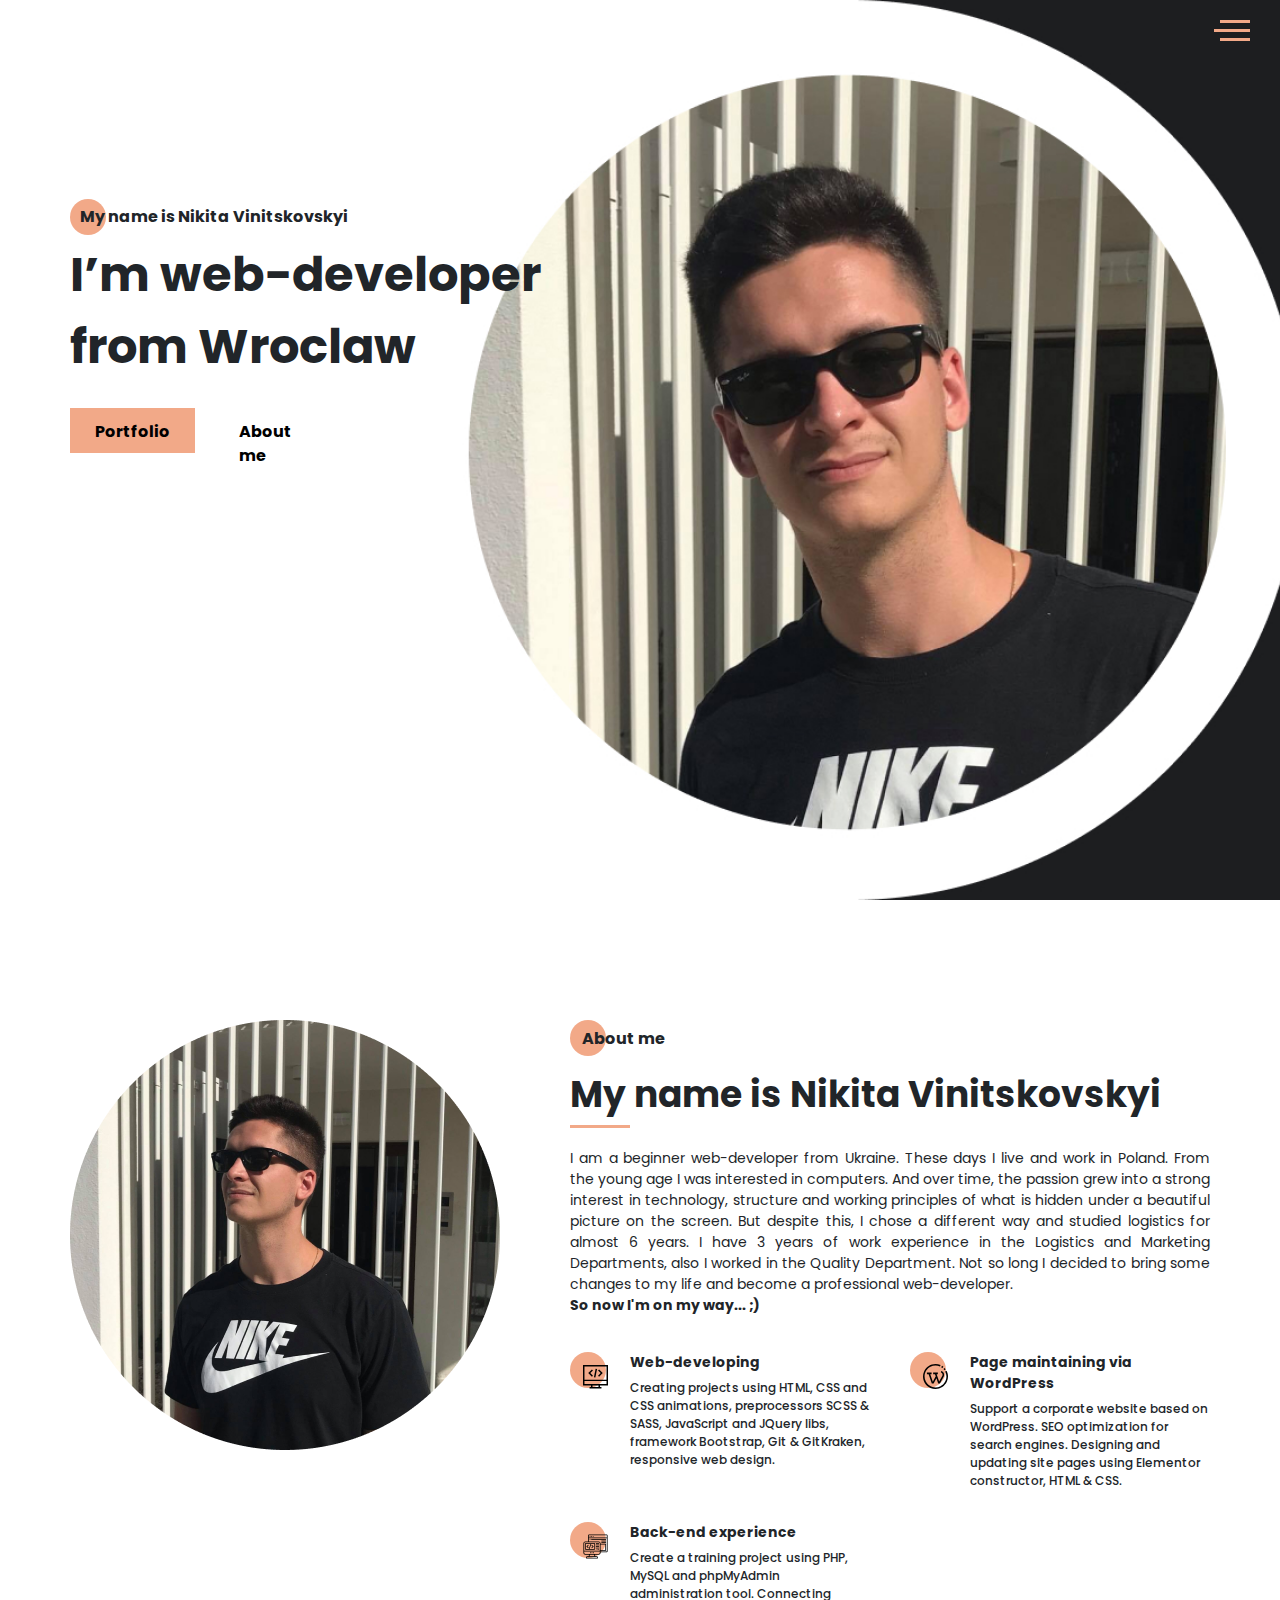
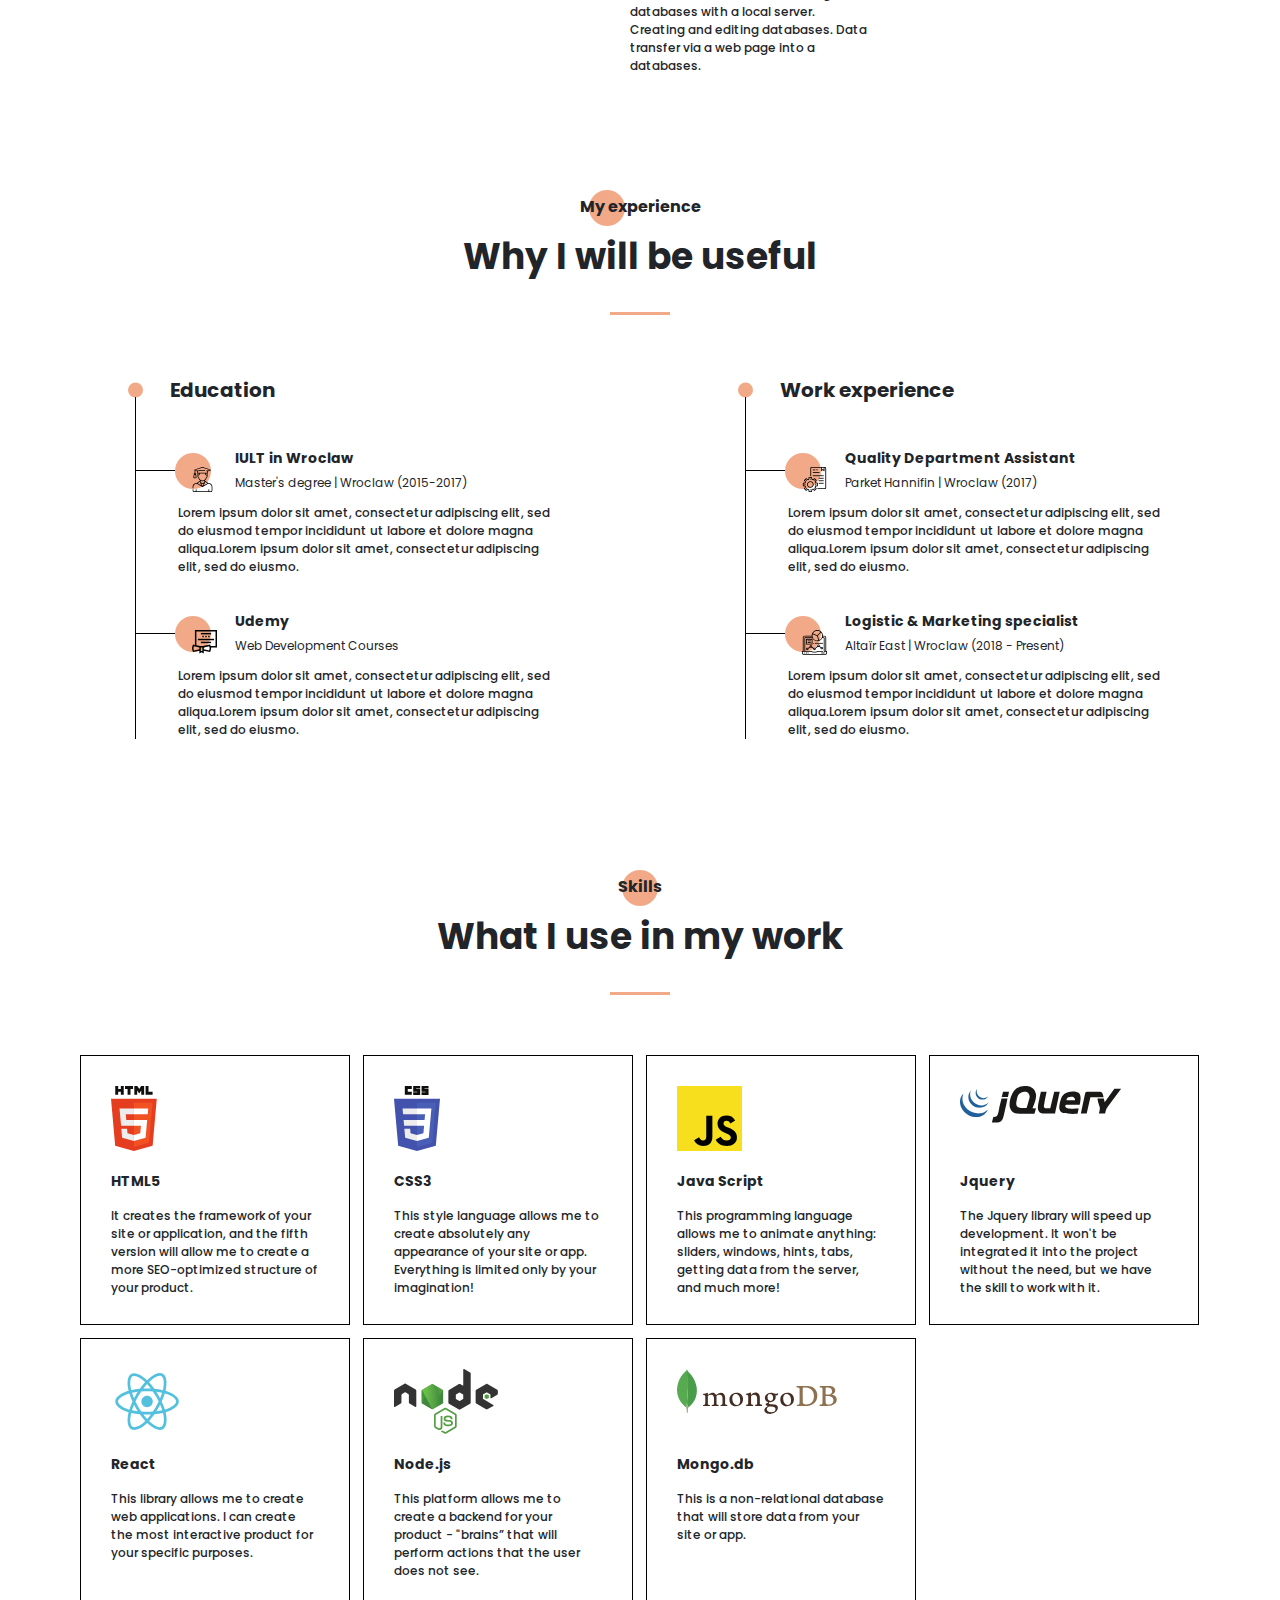
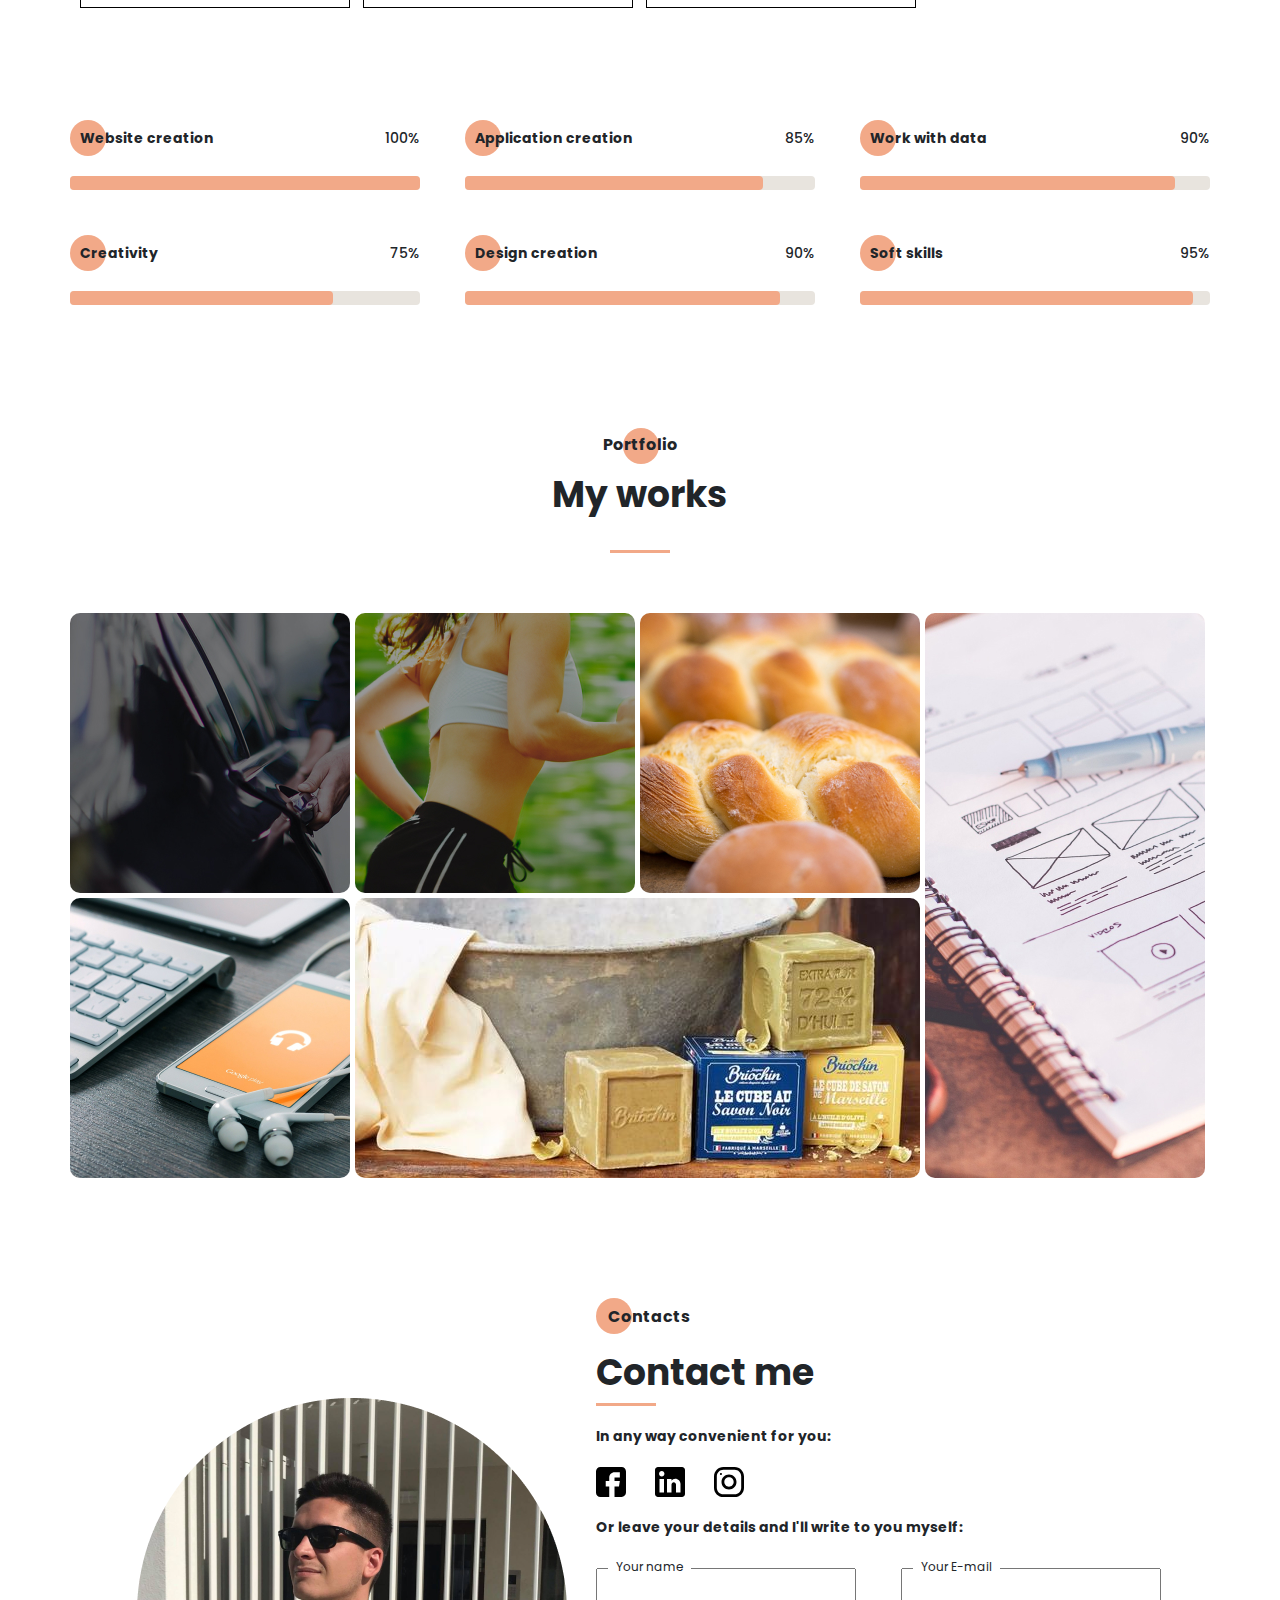
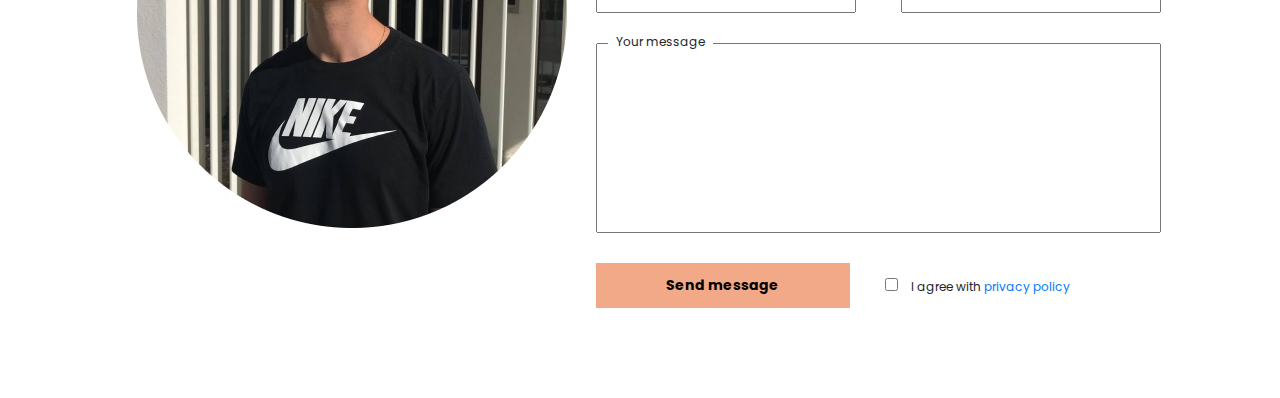
==== commit 108f62bc: "Add files via upload" ====
--- a/index.html
+++ b/index.html
@@ -1 +1,50 @@
-<!DOCTYPE html><html lang="en"><head><meta charset="UTF-8"><meta name="viewport" content="width=device-width,initial-scale=1"><meta http-equiv="X-UA-Compatible" content="ie=edge"><title>NV Portfolio Page</title><meta name="title" content="My portfolio"><meta name="description" content="Welcome to my portfolio page! Here you can see my works and learn more about me."><!-- Open Graph / Facebook --><meta property="og:type" content="website"><meta property="og:url" content="https://metatags.io/"><meta property="og:title" content="My portfolio"><meta property="og:description" content="Welcome to my portfolio page! Here you can see my works and learn more about me."><meta property="og:image" content="https://metatags.io/assets/meta-tags-16a33a6a8531e519cc0936fbba0ad904e52d35f34a46c97a2c9f6f7dd7d336f2.png"><!-- Twitter --><meta property="twitter:card" content="summary_large_image"><meta property="twitter:url" content="https://metatags.io/"><meta property="twitter:title" content="My portfolio"><meta property="twitter:description" content="Welcome to my portfolio page! Here you can see my works and learn more about me."><meta property="twitter:image" content="https://metatags.io/assets/meta-tags-16a33a6a8531e519cc0936fbba0ad904e52d35f34a46c97a2c9f6f7dd7d336f2.png"><!-- Favicon  --><link rel="apple-touch-icon" sizes="57x57" href="icons/favicon//apple-icon-57x57.png"><link rel="apple-touch-icon" sizes="60x60" href="icons/favicon//apple-icon-60x60.png"><link rel="apple-touch-icon" sizes="72x72" href="icons/favicon//apple-icon-72x72.png"><link rel="apple-touch-icon" sizes="76x76" href="icons/favicon//apple-icon-76x76.png"><link rel="apple-touch-icon" sizes="114x114" href="icons/favicon//apple-icon-114x114.png"><link rel="apple-touch-icon" sizes="120x120" href="icons/favicon//apple-icon-120x120.png"><link rel="apple-touch-icon" sizes="144x144" href="icons/favicon//apple-icon-144x144.png"><link rel="apple-touch-icon" sizes="152x152" href="icons/favicon//apple-icon-152x152.png"><link rel="apple-touch-icon" sizes="180x180" href="icons/favicon//apple-icon-180x180.png"><link rel="icon" type="image/png" sizes="192x192" href="icons/favicon//android-icon-192x192.png"><link rel="icon" type="image/png" sizes="32x32" href="icons/favicon//favicon-32x32.png"><link rel="icon" type="image/png" sizes="96x96" href="icons/favicon//favicon-96x96.png"><link rel="icon" type="image/png" sizes="16x16" href="icons/favicon//favicon-16x16.png"><link rel="manifest" href="icons/favicon//manifest.json"><meta name="msapplication-TileColor" content="#ffffff"><meta name="msapplication-TileImage" content="icons/favicon//ms-icon-144x144.png"><meta name="theme-color" content="#ffffff"><link rel="stylesheet" href="css/style.min.css"></head><body><aside class="sidepanel"><a href="#" class="sidepanel__link"><svg width="20" height="20" viewBox="0 0 20 20" fill="none" xmlns="http://www.w3.org/2000/svg"><path d="M-7.46167e-07 2.92969L-1.28061e-07 17.0703C-5.74539e-08 18.6856 1.31439 20 2.92969 20L17.0703 20C18.6856 20 20 18.6856 20 17.0703L20 11.1719L12.9297 11.1719L12.9297 13.5156L9.41406 13.5156L9.41406 11.1719L7.03125 11.1719C5.09262 11.1719 3.51562 9.59488 3.51562 7.65625L3.51562 4.10156L7.03125 4.10156L7.03125 7.65625L9.41406 7.65625L9.41406 4.10156L12.9297 4.6875L12.9297 7.65625L20 7.65625L20 2.92969C20 1.31439 18.6856 -8.16774e-07 17.0703 -7.46167e-07L2.92969 -1.28061e-07C1.31439 -5.74539e-08 -8.16774e-07 1.31439 -7.46167e-07 2.92969Z" fill="black"/></svg> </a><a href="#" class="sidepanel__link"><svg width="20" height="20" viewBox="0 0 20 20" fill="none" xmlns="http://www.w3.org/2000/svg"><path d="M-6.01032e-07 6.25L-2.73196e-07 13.75C-1.22337e-07 17.2012 2.79875 20 6.25 20L13.75 20C17.2013 20 20 17.2012 20 13.75L20 6.25C20 2.79875 17.2012 -7.51891e-07 13.75 -6.01032e-07L6.25 -2.73196e-07C2.79875 -1.22337e-07 -7.51891e-07 2.79875 -6.01032e-07 6.25ZM13.75 1.875C16.1625 1.875 18.125 3.8375 18.125 6.25L18.125 13.75C18.125 16.1625 16.1625 18.125 13.75 18.125L6.25 18.125C3.8375 18.125 1.875 16.1625 1.875 13.75L1.875 6.25C1.875 3.8375 3.8375 1.875 6.25 1.875L13.75 1.875Z" fill="black"/><path d="M5 10C5 12.7612 7.23875 15 10 15C12.7613 15 15 12.7612 15 10C15 7.23875 12.7612 5 10 5C7.23875 5 5 7.23875 5 10ZM13.125 10C13.125 11.7225 11.7225 13.125 10 13.125C8.27625 13.125 6.875 11.7225 6.875 10C6.875 8.2775 8.27625 6.875 10 6.875C11.7225 6.875 13.125 8.2775 13.125 10Z" fill="black"/><path d="M5.29123 4.625C5.29123 4.25704 4.99295 3.95875 4.62499 3.95875C4.25703 3.95875 3.95874 4.25704 3.95874 4.625C3.95874 4.99296 4.25703 5.29125 4.62499 5.29125C4.99295 5.29125 5.29123 4.99296 5.29123 4.625Z" fill="black"/></svg> </a><a href="#" class="sidepanel__link"><svg width="19" height="20" viewBox="0 0 19 20" fill="none" xmlns="http://www.w3.org/2000/svg"><path d="M-4.37114e-07 9.99951C-1.95608e-07 15.5245 4.36167 19.9995 9.74107 19.9995C14.0457 19.9995 17.6962 17.1345 18.9832 13.162C19.0749 12.662 18.7734 12.4787 18.5148 12.4787C18.2835 12.4787 17.6706 12.487 16.8585 12.4912C17.4459 15.2728 15.5517 15.8595 15.5517 15.8595C14.4274 16.3145 14.1267 16.972 14.1267 16.972C13.5228 17.8778 13.5352 16.902 13.5352 16.902C13.603 15.8978 14.5389 15.3703 14.5389 15.3703C16.0283 14.4787 15.5979 13.0295 15.3493 12.4578C14.719 12.3678 14.2903 12.1103 14.0466 11.8245C13.8029 14.0453 12.9652 16.3795 9.23304 16.3795C8.16988 16.3795 7.30085 15.992 6.61933 15.3503C6.37316 15.4628 5.3827 15.8003 4.04116 15.2628C4.04116 15.2628 3.78012 14.4253 5.03988 12.5128C4.82345 11.7128 4.71606 10.8628 4.7111 10.0128C4.71606 9.16284 4.82345 8.31285 5.03988 7.51284C3.78012 5.61285 4.04116 4.77535 4.04116 4.77535C5.3827 4.23785 6.37316 4.57534 6.61933 4.67535C7.30085 4.03785 8.16988 3.65035 9.23304 3.65035C12.9752 3.65035 13.7987 5.98784 14.0383 8.21284C14.3307 7.86284 14.928 7.53784 15.8408 7.53784C17.1444 7.53784 18.1918 7.55034 18.5082 7.55034C18.7635 7.55034 19.0683 7.37534 18.9708 6.86284C17.692 2.86201 14.0391 -0.000488895 9.74107 -0.000488707C4.36167 -0.000488472 -6.7851e-07 4.47701 -4.37114e-07 9.99951Z" fill="#212121"/></svg></a><div class="sidepanel__divider"></div><div class="sidepanel__text"><span>Social media</span></div></aside><div class="menu"><div class="menu__block"><div class="menu__close"><svg width="29" height="30" viewBox="0 0 29 30" fill="none" xmlns="http://www.w3.org/2000/svg"><path d="M17.1568 14.5231L28.4489 3.23075C29.1837 2.49623 29.1837 1.30861 28.4489 0.574085C27.7144 -0.160437 26.5267 -0.160437 25.7922 0.574085L14.4998 11.8665L3.20781 0.574085C2.47295 -0.160437 1.28567 -0.160437 0.551149 0.574085C-0.183716 1.30861 -0.183716 2.49623 0.551149 3.23075L11.8432  14.5231L0.551149 25.8155C-0.183716 26.55 -0.183716 27.7376 0.551149 28.4721C0.917206 28.8385 1.39852 29.0226 1.87948 29.0226C2.36045 29.0226 2.84141 28.8385 3.20781 28.4721L14.4998 17.1798L25.7922 28.4721C26.1586 28.8385 26.6396 29.0226 27.1205 29.0226C27.6015 29.0226 28.0825 28.8385 28.4489 28.4721C29.1837 27.7376 29.1837 26.55 28.4489 25.8155L17.1568 14.5231Z" fill="black"/></svg></div><nav><ul class="menu__list"><li class="menu__link"><a href="#aboutMe">About me</a></li><li class="menu__link"><a href="#">My expierence</a></li><li class="menu__link"><a href="#">My skills</a></li><li class="menu__link"><a href="#portfolio">My works</a></li><li class="menu__link"><a href="#">Price-list</a></li><li class="menu__link"><a href="#">Contact</a></li></ul></nav><div class="menu__social"><a href="#"><svg width="20" height="19" viewBox="0 0 20 19" fill="none" xmlns="http://www.w3.org/2000/svg"><path d="M10 0C4.475 0 0 4.36167 0 9.74107C0 14.0457 2.865 17.6962 6.8375 18.9832C7.3375 19.0749 7.52083 18.7734 7.52083 18.5148C7.52083 18.2835 7.5125 17.6706 7.50833 16.8585C4.72667 17.4459 4.14 15.5517 4.14 15.5517C3.685 14.4274 3.0275 14.1267 3.0275 14.1267C2.12167 13.5228 3.0975 13.5352 3.0975 13.5352C4.10167 13.603 4.62917 14.5389 4.62917 14.5389C5.52083 16.0283 6.97 15.5979 7.54167 15.3493C7.63167 14.719 7.88917 14.2903 8.175 14.0466C5.95417 13.8029 3.62 12.9652 3.62 9.23304C3.62 8.16988 4.0075 7.30085 4.64917 6.61934C4.53667 6.37317 4.19917 5.3827 4.73667 4.04116C4.73667 4.04116 5.57417 3.78012 7.48667 5.03988C8.28667 4.82345 9.13667 4.71606 9.98667 4.7111C10.8367 4.71606 11.6867 4.82345 12.4867 5.03988C14.3867 3.78012 15.2242 4.04116 15.2242 4.04116C15.7617 5.3827 15.4242 6.37317 15.3242 6.61934C15.9617 7.30085 16.3492 8.16988 16.3492 9.23304C16.3492 12.9752 14.0117 13.7987 11.7867 14.0383C12.1367 14.3307 12.4617 14.928 12.4617 15.8408C12.4617 17.1444 12.4492 18.1918 12.4492 18.5082C12.4492 18.7635 12.6242 19.0683 13.1367 18.9708C17.1375 17.692 20 14.0391 20 9.74107C20 4.36167 15.5225 0 10 0Z" fill="#212121"/></svg> </a><a href="#"><svg width="20" height="20" viewBox="0 0 20 20" fill="none" xmlns="http://www.w3.org/2000/svg"><path d="M13.7495 0L6.24951 0C2.79826 0 -0.000488281 2.79875 -0.000488281 6.25L-0.000488281 13.75C-0.000488281 17.2013 2.79826 20 6.24951 20L13.7495 20C17.2008 20 19.9995 17.2013 19.9995 13.75L19.9995 6.25C19.9995 2.79875 17.2008 0 13.7495 0ZM18.1245 13.75C18.1245 16.1625 16.162 18.125 13.7495 18.125L6.24951 18.125C3.83701 18.125 1.87451 16.1625 1.87451 13.75L1.87451 6.25C1.87451 3.8375 3.83701 1.875 6.24951 1.875L13.7495 1.875C16.162 1.875 18.1245 3.8375 18.1245 6.25L18.1245 13.75Z" fill="black"/><path d="M9.99951 5C7.23826 5 4.99951 7.23875 4.99951 10C4.99951 12.7613 7.23826 15 9.99951 15C12.7608 15 14.9995 12.7613 14.9995 10C14.9995 7.23875 12.7608 5 9.99951 5ZM9.99951 13.125C8.27701 13.125 6.87451 11.7225 6.87451 10C6.87451 8.27625 8.27701 6.875 9.99951 6.875C11.722 6.875 13.1245 8.27625 13.1245 10C13.1245 11.7225 11.722 13.125 9.99951 13.125Z" fill="black"/><path d="M15.3745 5.29123C15.7425 5.29123 16.0408 4.99295 16.0408 4.62499C16.0408 4.25703 15.7425 3.95874 15.3745 3.95874C15.0065 3.95874 14.7083 4.25703 14.7083 4.62499C14.7083 4.99295 15.0065 5.29123 15.3745 5.29123Z" fill="black"/></svg> </a><a href="#"><svg width="20" height="20" viewBox="0 0 20 20" fill="none" xmlns="http://www.w3.org/2000/svg"><path d="M17.0698 0L2.9292 0C1.3139 0 -0.000488281 1.31439 -0.000488281 2.92969L-0.000488281 17.0703C-0.000488281 18.6856 1.3139 20 2.9292 20L8.82764 20L8.82764 12.9297L6.48389 12.9297L6.48389 9.41406L8.82764 9.41406L8.82764 7.03125C8.82764 5.09262 10.4046 3.51563 12.3433 3.51563L15.8979 3.51563L15.8979 7.03125L12.3433 7.03125L12.3433 9.41406L15.8979 9.41406L15.312 12.9297L12.3433 12.9297L12.3433 20L17.0698 20C18.6851 20 19.9995 18.6856 19.9995 17.0703L19.9995 2.92969C19.9995 1.31439 18.6851 0 17.0698 0Z" fill="black"/></svg></a></div></div><div class="menu__overlay"></div></div><section class="promo"><div class="hamburger"><span></span> <span class="long"></span> <span></span></div><div class="container"><div class="title title_fz16 promo__subtitle">My name is Nikita Vinitskovskyi</div><h1 class="title_fz48 promo__title">I’m web-developer from Wroclaw</h1><div class="promo__btns"><a href="#portfolio" class="promo__link btn">Portfolio</a> <a href="#aboutMe" class="promo__link btn_transp">About me</a></div></div></section><section id="aboutMe" class="aboutMe"><div class="container"><div class="aboutMe__wrapper"><div class="aboutMe__photo"><img src="img/me.png" alt="me"></div><div class="aboutMe__descr"><h2 class="title title_fz16 aboutMe__title">About me</h2><div class="title aboutMe_subtitle">My name is Nikita Vinitskovskyi</div><div class="divider"></div><p class="aboutMe__text">I am a beginner web-developer from Ukraine. These days I live and work in Poland. From the young age I was interested in computers. And over time, the passion grew into a strong interest in technology, structure and working principles of what is hidden under a beautiful picture on the screen. But despite this, I chose a different way and studied logistics for almost 6 years. I have 3 years of work experience in the Logistics and Marketing Departments, also I worked in the Quality Department. Not so long I decided to bring some changes to my life and become a professional web-developer.<br><strong>So now I'm on my way... ;)</strong></p></div><div class="aboutMe__skills"><div class="aboutMe__skills-item"><div class="aboutMe__skills-circle"><img src="icons/about_me/web_development.svg" alt="web-dev"></div><div><div class="title title_fz14">Web-developing</div><div class="aboutMe__skills-text">Creating projects using HTML, CSS and CSS animations, preprocessors SCSS & SASS, JavaScript and JQuery libs, framework Bootstrap, Git & GitKraken, responsive web design.</div></div></div><div class="aboutMe__skills-item"><div class="aboutMe__skills-circle"><img src="icons/about_me/wordpress.svg" alt="wp"></div><div><div class="title title_fz14">Page maintaining via WordPress</div><div class="aboutMe__skills-text">Support a corporate website based on WordPress. SEO optimization for search engines. Designing and updating site pages using Elementor constructor, HTML & CSS.</div></div></div><div class="aboutMe__skills-item"><div class="aboutMe__skills-circle"><img src="icons/about_me/backend.svg" alt="web-dev"></div><div><div class="title title_fz14">Back-end experience</div><div class="aboutMe__skills-text">Create a training project using PHP, MySQL and phpMyAdmin administration tool. Connecting databases with a local server. Creating and editing databases. Data transfer via a web page into a databases.</div></div></div></div></div></div></section><section class="resume"><div class="container"><h2 class="title title_fz16 resume__title">My experience</h2><div class="title resume__subtitle">Why I will be useful</div><div class="divider"></div><div class="resume__wrapper"><div class="resume__column"><h3 class="title title_fz20 resume__column-title">Education</h3><ul><li><div class="resume__item"><div class="resume__item-head"><div class="resume__item-icon"><img src="icons/experience/university.svg" alt="university"></div><h4 class="title title_fz14">IULT in Wroclaw</h4><div class="resume__item-location">Master's degree | Wroclaw (2015-2017)</div></div><div class="resume__item-body">Lorem ipsum dolor sit amet, consectetur adipiscing elit, sed do eiusmod tempor incididunt ut labore et dolore magna aliqua.Lorem ipsum dolor sit amet, consectetur adipiscing elit, sed do eiusmo.</div></div></li><li><div class="resume__item"><div class="resume__item-head"><div class="resume__item-icon"><img src="icons/experience/courses.svg" alt="university"></div><h4 class="title title_fz14">Udemy</h4><div class="resume__item-location">Web Development Courses</div></div><div class="resume__item-body">Lorem ipsum dolor sit amet, consectetur adipiscing elit, sed do eiusmod tempor incididunt ut labore et dolore magna aliqua.Lorem ipsum dolor sit amet, consectetur adipiscing elit, sed do eiusmo.</div></div></li></ul></div><div class="resume__column"><h3 class="title title_fz20 resume__column-title">Work experience</h3><ul><li><div class="resume__item"><div class="resume__item-head"><div class="resume__item-icon"><img src="icons/experience/process.svg" alt="university"></div><h4 class="title title_fz14">Quality Department Assistant</h4><div class="resume__item-location">Parket Hannifin | Wroclaw (2017)</div></div><div class="resume__item-body">Lorem ipsum dolor sit amet, consectetur adipiscing elit, sed do eiusmod tempor incididunt ut labore et dolore magna aliqua.Lorem ipsum dolor sit amet, consectetur adipiscing elit, sed do eiusmo.</div></div></li><li><div class="resume__item"><div class="resume__item-head"><div class="resume__item-icon"><img src="icons/experience/marketing_laptop.svg" alt="university"></div><h4 class="title title_fz14">Logistic & Marketing specialist</h4><div class="resume__item-location">Altaïr East | Wroclaw (2018 - Present)</div></div><div class="resume__item-body">Lorem ipsum dolor sit amet, consectetur adipiscing elit, sed do eiusmod tempor incididunt ut labore et dolore magna aliqua.Lorem ipsum dolor sit amet, consectetur adipiscing elit, sed do eiusmo.</div></div></li></ul></div></div></div></section><section class="skills"><div class="container"><h2 class="title title_fz16 skills__title">Skills</h2><div class="title skills__subtitle">What I use in my work</div><div class="divider"></div><div class="skills__wrapper"><div class="skills__wrapper-item"><div class="skills__wrapper-item-img"><img src="icons/skills/html5.svg" alt="html5"></div><div class="skills__wrapper-item-name">HTML5</div><div class="skills__wrapper-item-text">It creates the framework of your site or application, and the fifth version will allow me to create a more SEO-optimized structure of your product.</div></div><div class="skills__wrapper-item"><div class="skills__wrapper-item-img"><img src="icons/skills/css3.svg" alt="css3"></div><div class="skills__wrapper-item-name">CSS3</div><div class="skills__wrapper-item-text">This style language allows me to create absolutely any appearance of your site or app. Everything is limited only by your imagination!</div></div><div class="skills__wrapper-item"><div class="skills__wrapper-item-img"><img src="icons/skills/js.svg" alt="JavaScript"></div><div class="skills__wrapper-item-name">Java Script</div><div class="skills__wrapper-item-text">This programming language allows me to animate anything: sliders, windows, hints, tabs, getting data from the server, and much more!</div></div><div class="skills__wrapper-item"><div class="skills__wrapper-item-img"><img src="icons/skills/jquery.svg" alt="Jquery"></div><div class="skills__wrapper-item-name">Jquery</div><div class="skills__wrapper-item-text">The Jquery library will speed up development. It won't be integrated it into the project without the need, but we have the skill to work with it.</div></div><div class="skills__wrapper-item"><div class="skills__wrapper-item-img"><img src="icons/skills/react.svg" alt="React"></div><div class="skills__wrapper-item-name">React</div><div class="skills__wrapper-item-text">This library allows me to create web applications. I can create the most interactive product for your specific purposes.</div></div><div class="skills__wrapper-item"><div class="skills__wrapper-item-img"><img src="icons/skills/node.js.svg" alt="Node.js"></div><div class="skills__wrapper-item-name">Node.js</div><div class="skills__wrapper-item-text">This platform allows me to create a backend for your product - "brains” that will perform actions that the user does not see.</div></div><div class="skills__wrapper-item"><div class="skills__wrapper-item-img"><img src="icons/skills/mongo.db.svg" alt="Mongo.db"></div><div class="skills__wrapper-item-name">Mongo.db</div><div class="skills__wrapper-item-text">This is a non-relational database that will store data from your site or app.</div></div></div><div class="skills__percent"><div class="skills__percent-item"><div class="skills__percent-head"><div class="skills__percent-name">Website creation</div><div class="skills__percent-percentage">100%</div></div><div class="skills__percent-bar"><div class="skills__percent-bar skills__percent-bar_filled"></div></div></div><div class="skills__percent-item"><div class="skills__percent-head"><div class="skills__percent-name">Application creation</div><div class="skills__percent-percentage">85%</div></div><div class="skills__percent-bar"><div class="skills__percent-bar skills__percent-bar_filled"></div></div></div><div class="skills__percent-item"><div class="skills__percent-head"><div class="skills__percent-name">Work with data</div><div class="skills__percent-percentage">90%</div></div><div class="skills__percent-bar"><div class="skills__percent-bar skills__percent-bar_filled"></div></div></div><div class="skills__percent-item"><div class="skills__percent-head"><div class="skills__percent-name">Creativity</div><div class="skills__percent-percentage">75%</div></div><div class="skills__percent-bar"><div class="skills__percent-bar skills__percent-bar_filled"></div></div></div><div class="skills__percent-item"><div class="skills__percent-head"><div class="skills__percent-name">Design creation</div><div class="skills__percent-percentage">90%</div></div><div class="skills__percent-bar"><div class="skills__percent-bar skills__percent-bar_filled"></div></div></div><div class="skills__percent-item"><div class="skills__percent-head"><div class="skills__percent-name">Soft skills</div><div class="skills__percent-percentage">95%</div></div><div class="skills__percent-bar"><div class="skills__percent-bar skills__percent-bar_filled"></div></div></div></div></div></section><section id="portfolio" class="portfolio"><div class="container"><h2 class="title title_fz16 portfolio__title">Portfolio</h2><div class="title portfolio__subtitle">My works</div><div class="divider"></div><div class="portfolio__wrapper"><a href="/Uber/index.html" target="_blank" class="portfolio__item"><img src="img/works/uber.jpg" alt="uber"> </a><a href="/Pulse/index.html" target="_blank" class="portfolio__item"><img src="img/works/pulse.jpg" alt="pulse"> </a><a href="#" class="portfolio__item"><img src="img/works/bread.jpg" alt="bread"> </a><a href="#" class="portfolio__item vertical"><img src="img/works/plans.jpg" alt="plans"> </a><a href="#" class="portfolio__item"><img src="img/works/ipad.jpg" alt="ipad"> </a><a href="#" class="portfolio__item horizontal"><img src="img/works/mac.jpg" alt="mac"></a></div></div></section><section class="pricelist"><div class="container"><h2 class="title title_fz16 pricelist__title">Pricelist</h2><div class="divider"></div><div class="pricelist__wrapper"><div class="pricelist__item"><div class="pricelist__name">Landing-page</div><div class="pricelist__price">from 110$</div><div class="pricelist__text single-row">One-page website for the presentation of services/products/...</div></div><div class="pricelist__item"><div class="pricelist__name">Web application</div><div class="pricelist__price">from 380$</div><div class="pricelist__text single-row">App inside the browser for better comfort</div></div><div class="pricelist__item"><div class="pricelist__name">Corporate site</div><div class="pricelist__price">from 270$</div><div class="pricelist__text single-row">Website for your business or company</div></div><div class="pricelist__item"><div class="pricelist__name">Android / iOS App</div><div class="pricelist__price">from 340$</div><div class="pricelist__text single-row">Smartphone app for any OS</div></div><div class="pricelist__item"><div class="pricelist__name">Online store</div><div class="pricelist__price">from 410$</div><div class="pricelist__text single-row">A tool for your online sales</div></div><div class="pricelist__item"><div class="pricelist__name">Design</div><div class="pricelist__price">Individually</div><div class="pricelist__text single-row">Create a design for your website / app...</div></div></div></div></section><section class="contacts"><div class="container"><div class="contacts__wrapper"><div class="contacts__photo"><img src="img/me.png" alt="me"></div><div class="contacts__descr"><h2 class="title title_fz16 contacts__title">Contacts</h2><div class="title contacts__subtitle">Contact me</div><div class="divider"></div><div class="title title_fz14 contacts__text">In any way convenient for you:</div><div class="contacts__social"><a href="#" class="contacts__link"><img src="icons/social/Facebook.svg" alt="facebook"> </a><a href="#" class="contacts__link"><img src="icons/social/linkedin.svg" alt="linkedin"> </a><a href="#" class="contacts__link"><img src="icons/social/instagram.svg" alt="instagram"></a></div><div class="title title_fz14 contacts__text">Or leave your details and I'll write to you myself:</div><form action="#" class="contacts__form"><div class="contacts__input"><input required name="name" id="name" type="text"> <label for="name">Your name</label></div><div class="contacts__input"><input required name="email" id="email" type="email"> <label for="email">Your E-mail</label></div><div class="contacts__textarea"><textarea name="text" id="text"></textarea> <label for="text">Your message</label></div><div class="contacts__triggers"><button class="contacts__btn btn">Send message</button><div class="contacts__policy"><input required type="checkbox"> <span>I agree with <a href="#">privacy policy</a></span></div></div></form></div></div></div></section><script src="js/script.js"></script></body></html>
+<!DOCTYPE html><html lang="en"><head><meta charset="UTF-8"><meta name="viewport" content="width=device-width,initial-scale=1"><meta http-equiv="X-UA-Compatible" content="ie=edge"><title>NV Portfolio Page</title><meta name="title" content="My portfolio"><meta name="description" content="Welcome to my portfolio page! Here you can see my works and learn more about me."><!-- Open Graph / Facebook --><meta property="og:type" content="website"><meta property="og:url" content="https://metatags.io/"><meta property="og:title" content="My portfolio"><meta property="og:description" content="Welcome to my portfolio page! Here you can see my works and learn more about me."><meta property="og:image" content="https://metatags.io/assets/meta-tags-16a33a6a8531e519cc0936fbba0ad904e52d35f34a46c97a2c9f6f7dd7d336f2.png"><!-- Twitter --><meta property="twitter:card" content="summary_large_image"><meta property="twitter:url" content="https://metatags.io/"><meta property="twitter:title" content="My portfolio"><meta property="twitter:description" content="Welcome to my portfolio page! Here you can see my works and learn more about me."><meta property="twitter:image" content="https://metatags.io/assets/meta-tags-16a33a6a8531e519cc0936fbba0ad904e52d35f34a46c97a2c9f6f7dd7d336f2.png"><!-- Favicon  --><link rel="apple-touch-icon" sizes="57x57" href="icons/favicon//apple-icon-57x57.png"><link rel="apple-touch-icon" sizes="60x60" href="icons/favicon//apple-icon-60x60.png"><link rel="apple-touch-icon" sizes="72x72" href="icons/favicon//apple-icon-72x72.png"><link rel="apple-touch-icon" sizes="76x76" href="icons/favicon//apple-icon-76x76.png"><link rel="apple-touch-icon" sizes="114x114" href="icons/favicon//apple-icon-114x114.png"><link rel="apple-touch-icon" sizes="120x120" href="icons/favicon//apple-icon-120x120.png"><link rel="apple-touch-icon" sizes="144x144" href="icons/favicon//apple-icon-144x144.png"><link rel="apple-touch-icon" sizes="152x152" href="icons/favicon//apple-icon-152x152.png"><link rel="apple-touch-icon" sizes="180x180" href="icons/favicon//apple-icon-180x180.png"><link rel="icon" type="image/png" sizes="192x192" href="icons/favicon//android-icon-192x192.png"><link rel="icon" type="image/png" sizes="32x32" href="icons/favicon//favicon-32x32.png"><link rel="icon" type="image/png" sizes="96x96" href="icons/favicon//favicon-96x96.png"><link rel="icon" type="image/png" sizes="16x16" href="icons/favicon//favicon-16x16.png"><link rel="manifest" href="icons/favicon//manifest.json"><meta name="msapplication-TileColor" content="#ffffff"><meta name="msapplication-TileImage" content="icons/favicon//ms-icon-144x144.png"><meta name="theme-color" content="#ffffff"><link rel="stylesheet" href="css/style.min.css"></head><body><aside class="sidepanel"><a href="https://www.facebook.com/nikita.vinitskov/" class="sidepanel__link"><svg width="20" height="20" viewBox="0 0 20 20" fill="none" xmlns="http://www.w3.org/2000/svg"><path d="M-7.46167e-07 2.92969L-1.28061e-07 17.0703C-5.74539e-08 18.6856 1.31439 20 2.92969 20L17.0703 20C18.6856 20 20 18.6856 20 17.0703L20 11.1719L12.9297 11.1719L12.9297 13.5156L9.41406 13.5156L9.41406 11.1719L7.03125 11.1719C5.09262 11.1719 3.51562 9.59488 3.51562 7.65625L3.51562 4.10156L7.03125 4.10156L7.03125 7.65625L9.41406 7.65625L9.41406 4.10156L12.9297 4.6875L12.9297 7.65625L20 7.65625L20 2.92969C20 1.31439 18.6856 -8.16774e-07 17.0703 -7.46167e-07L2.92969 -1.28061e-07C1.31439 -5.74539e-08 -8.16774e-07 1.31439 -7.46167e-07 2.92969Z" fill="black"/></svg> </a><a href="https://www.instagram.com/nikvntskv/" class="sidepanel__link"><svg width="20" height="20" viewBox="0 0 20 20" fill="none" xmlns="http://www.w3.org/2000/svg"><path d="M-6.01032e-07 6.25L-2.73196e-07 13.75C-1.22337e-07 17.2012 2.79875 20 6.25 20L13.75 20C17.2013 20 20 17.2012 20 13.75L20 6.25C20 2.79875 17.2012 -7.51891e-07 13.75 -6.01032e-07L6.25 -2.73196e-07C2.79875 -1.22337e-07 -7.51891e-07 2.79875 -6.01032e-07 6.25ZM13.75 1.875C16.1625 1.875 18.125 3.8375 18.125 6.25L18.125 13.75C18.125 16.1625 16.1625 18.125 13.75 18.125L6.25 18.125C3.8375 18.125 1.875 16.1625 1.875 13.75L1.875 6.25C1.875 3.8375 3.8375 1.875 6.25 1.875L13.75 1.875Z" fill="black"/><path d="M5 10C5 12.7612 7.23875 15 10 15C12.7613 15 15 12.7612 15 10C15 7.23875 12.7612 5 10 5C7.23875 5 5 7.23875 5 10ZM13.125 10C13.125 11.7225 11.7225 13.125 10 13.125C8.27625 13.125 6.875 11.7225 6.875 10C6.875 8.2775 8.27625 6.875 10 6.875C11.7225 6.875 13.125 8.2775 13.125 10Z" fill="black"/><path d="M5.29123 4.625C5.29123 4.25704 4.99295 3.95875 4.62499 3.95875C4.25703 3.95875 3.95874 4.25704 3.95874 4.625C3.95874 4.99296 4.25703 5.29125 4.62499 5.29125C4.99295 5.29125 5.29123 4.99296 5.29123 4.625Z" fill="black"/></svg> </a><a href="https://github.com/NikitaVinitskovskyi" class="sidepanel__link"><svg width="19" height="20" viewBox="0 0 19 20" fill="none" xmlns="http://www.w3.org/2000/svg"><path d="M-4.37114e-07 9.99951C-1.95608e-07 15.5245 4.36167 19.9995 9.74107 19.9995C14.0457 19.9995 17.6962 17.1345 18.9832 13.162C19.0749 12.662 18.7734 12.4787 18.5148 12.4787C18.2835 12.4787 17.6706 12.487 16.8585 12.4912C17.4459 15.2728 15.5517 15.8595 15.5517 15.8595C14.4274 16.3145 14.1267 16.972 14.1267 16.972C13.5228 17.8778 13.5352 16.902 13.5352 16.902C13.603 15.8978 14.5389 15.3703 14.5389 15.3703C16.0283 14.4787 15.5979 13.0295 15.3493 12.4578C14.719 12.3678 14.2903 12.1103 14.0466 11.8245C13.8029 14.0453 12.9652 16.3795 9.23304 16.3795C8.16988 16.3795 7.30085 15.992 6.61933 15.3503C6.37316 15.4628 5.3827 15.8003 4.04116 15.2628C4.04116 15.2628 3.78012 14.4253 5.03988 12.5128C4.82345 11.7128 4.71606 10.8628 4.7111 10.0128C4.71606 9.16284 4.82345 8.31285 5.03988 7.51284C3.78012 5.61285 4.04116 4.77535 4.04116 4.77535C5.3827 4.23785 6.37316 4.57534 6.61933 4.67535C7.30085 4.03785 8.16988 3.65035 9.23304 3.65035C12.9752 3.65035 13.7987 5.98784 14.0383 8.21284C14.3307 7.86284 14.928 7.53784 15.8408 7.53784C17.1444 7.53784 18.1918 7.55034 18.5082 7.55034C18.7635 7.55034 19.0683 7.37534 18.9708 6.86284C17.692 2.86201 14.0391 -0.000488895 9.74107 -0.000488707C4.36167 -0.000488472 -6.7851e-07 4.47701 -4.37114e-07 9.99951Z" fill="#212121"/></svg></a><div class="sidepanel__divider"></div><div class="sidepanel__text"><span>Social media</span></div></aside><div class="menu"><div class="menu__block"><div class="menu__close"><svg width="29" height="30" viewBox="0 0 29 30" fill="none" xmlns="http://www.w3.org/2000/svg"><path d="M17.1568 14.5231L28.4489 3.23075C29.1837 2.49623 29.1837 1.30861 28.4489 0.574085C27.7144 -0.160437 26.5267 -0.160437 25.7922 0.574085L14.4998 11.8665L3.20781 0.574085C2.47295 -0.160437 1.28567 -0.160437 0.551149 0.574085C-0.183716 1.30861 -0.183716 2.49623 0.551149 3.23075L11.8432  14.5231L0.551149 25.8155C-0.183716 26.55 -0.183716 27.7376 0.551149 28.4721C0.917206 28.8385 1.39852 29.0226 1.87948 29.0226C2.36045 29.0226 2.84141 28.8385 3.20781 28.4721L14.4998 17.1798L25.7922 28.4721C26.1586 28.8385 26.6396 29.0226 27.1205 29.0226C27.6015 29.0226 28.0825 28.8385 28.4489 28.4721C29.1837 27.7376 29.1837 26.55 28.4489 25.8155L17.1568 14.5231Z" fill="black"/></svg></div><nav><ul class="menu__list"><li class="menu__link"><a href="#aboutMe">About me</a></li><li class="menu__link"><a href="#resume">My expierence</a></li><li class="menu__link"><a href="#skills">My skills</a></li><li class="menu__link"><a href="#portfolio">My works</a></li><!-- <li class="menu__link"><a href="#">Price-list</a></li> --><li class="menu__link"><a href="#contacts">Contact</a></li></ul></nav><div class="menu__social"><a href="#"><svg width="20" height="19" viewBox="0 0 20 19" fill="none" xmlns="http://www.w3.org/2000/svg"><path d="M10 0C4.475 0 0 4.36167 0 9.74107C0 14.0457 2.865 17.6962 6.8375 18.9832C7.3375 19.0749 7.52083 18.7734 7.52083 18.5148C7.52083 18.2835 7.5125 17.6706 7.50833 16.8585C4.72667 17.4459 4.14 15.5517 4.14 15.5517C3.685 14.4274 3.0275 14.1267 3.0275 14.1267C2.12167 13.5228 3.0975 13.5352 3.0975 13.5352C4.10167 13.603 4.62917 14.5389 4.62917 14.5389C5.52083 16.0283 6.97 15.5979 7.54167 15.3493C7.63167 14.719 7.88917 14.2903 8.175 14.0466C5.95417 13.8029 3.62 12.9652 3.62 9.23304C3.62 8.16988 4.0075 7.30085 4.64917 6.61934C4.53667 6.37317 4.19917 5.3827 4.73667 4.04116C4.73667 4.04116 5.57417 3.78012 7.48667 5.03988C8.28667 4.82345 9.13667 4.71606 9.98667 4.7111C10.8367 4.71606 11.6867 4.82345 12.4867 5.03988C14.3867 3.78012 15.2242 4.04116 15.2242 4.04116C15.7617 5.3827 15.4242 6.37317 15.3242 6.61934C15.9617 7.30085 16.3492 8.16988 16.3492 9.23304C16.3492 12.9752 14.0117 13.7987 11.7867 14.0383C12.1367 14.3307 12.4617 14.928 12.4617 15.8408C12.4617 17.1444 12.4492 18.1918 12.4492 18.5082C12.4492 18.7635 12.6242 19.0683 13.1367 18.9708C17.1375 17.692 20 14.0391 20 9.74107C20 4.36167 15.5225 0 10 0Z" fill="#212121"/></svg> </a><a href="#"><svg width="20" height="20" viewBox="0 0 20 20" fill="none" xmlns="http://www.w3.org/2000/svg"><path d="M13.7495 0L6.24951 0C2.79826 0 -0.000488281 2.79875 -0.000488281 6.25L-0.000488281 13.75C-0.000488281 17.2013 2.79826 20 6.24951 20L13.7495 20C17.2008 20 19.9995 17.2013 19.9995 13.75L19.9995 6.25C19.9995 2.79875 17.2008 0 13.7495 0ZM18.1245 13.75C18.1245 16.1625 16.162 18.125 13.7495 18.125L6.24951 18.125C3.83701 18.125 1.87451 16.1625 1.87451 13.75L1.87451 6.25C1.87451 3.8375 3.83701 1.875 6.24951 1.875L13.7495 1.875C16.162 1.875 18.1245 3.8375 18.1245 6.25L18.1245 13.75Z" fill="black"/><path d="M9.99951 5C7.23826 5 4.99951 7.23875 4.99951 10C4.99951 12.7613 7.23826 15 9.99951 15C12.7608 15 14.9995 12.7613 14.9995 10C14.9995 7.23875 12.7608 5 9.99951 5ZM9.99951 13.125C8.27701 13.125 6.87451 11.7225 6.87451 10C6.87451 8.27625 8.27701 6.875 9.99951 6.875C11.722 6.875 13.1245 8.27625 13.1245 10C13.1245 11.7225 11.722 13.125 9.99951 13.125Z" fill="black"/><path d="M15.3745 5.29123C15.7425 5.29123 16.0408 4.99295 16.0408 4.62499C16.0408 4.25703 15.7425 3.95874 15.3745 3.95874C15.0065 3.95874 14.7083 4.25703 14.7083 4.62499C14.7083 4.99295 15.0065 5.29123 15.3745 5.29123Z" fill="black"/></svg> </a><a href="#"><svg width="20" height="20" viewBox="0 0 20 20" fill="none" xmlns="http://www.w3.org/2000/svg"><path d="M17.0698 0L2.9292 0C1.3139 0 -0.000488281 1.31439 -0.000488281 2.92969L-0.000488281 17.0703C-0.000488281 18.6856 1.3139 20 2.9292 20L8.82764 20L8.82764 12.9297L6.48389 12.9297L6.48389 9.41406L8.82764 9.41406L8.82764 7.03125C8.82764 5.09262 10.4046 3.51563 12.3433 3.51563L15.8979 3.51563L15.8979 7.03125L12.3433 7.03125L12.3433 9.41406L15.8979 9.41406L15.312 12.9297L12.3433 12.9297L12.3433 20L17.0698 20C18.6851 20 19.9995 18.6856 19.9995 17.0703L19.9995 2.92969C19.9995 1.31439 18.6851 0 17.0698 0Z" fill="black"/></svg></a></div></div><div class="menu__overlay"></div></div><section class="promo"><div class="hamburger"><span></span> <span class="long"></span> <span></span></div><div class="container"><div class="title title_fz16 promo__subtitle">My name is Nikita Vinitskovskyi</div><h1 class="title_fz48 promo__title">I’m web-developer from Wroclaw</h1><div class="promo__btns"><a href="#portfolio" class="promo__link btn">Portfolio</a> <a href="#aboutMe" class="promo__link btn_transp">About me</a></div></div></section><section id="aboutMe" class="aboutMe"><div class="container"><div class="aboutMe__wrapper"><div class="aboutMe__photo"><img src="img/me.png" alt="me"></div><div class="aboutMe__descr"><h2 class="title title_fz16 aboutMe__title">About me</h2><div class="title aboutMe_subtitle">My name is Nikita Vinitskovskyi</div><div class="divider"></div><p class="aboutMe__text">I am a beginner web-developer from Ukraine. These days I live and work in Poland. From the young age I was interested in computers. And over time, the passion grew into a strong interest in technology, structure and working principles of what is hidden under a beautiful picture on the screen. But despite this, I chose a different way and studied logistics for almost 6 years. I have 3 years of work experience in the Logistics and Marketing Departments, also I worked in the Quality Department. Not so long I decided to bring some changes to my life and become a professional web-developer.<br><strong>So now I'm on my way... ;)</strong></p></div><div class="aboutMe__skills"><div class="aboutMe__skills-item"><div class="aboutMe__skills-circle"><img src="icons/about_me/web_development.svg" alt="web-dev"></div><div><div class="title title_fz14">Web-developing</div><div class="aboutMe__skills-text">Creating projects using HTML, CSS and CSS animations, preprocessors SCSS & SASS, JavaScript and JQuery libs, framework Bootstrap, Git & GitKraken, responsive web design.</div></div></div><div class="aboutMe__skills-item"><div class="aboutMe__skills-circle"><img src="icons/about_me/wordpress.svg" alt="wp"></div><div><div class="title title_fz14">Page maintaining via WordPress</div><div class="aboutMe__skills-text">Support a corporate website based on WordPress. SEO optimization for search engines. Designing and updating site pages using Elementor constructor, HTML & CSS.</div></div></div><div class="aboutMe__skills-item"><div class="aboutMe__skills-circle"><img src="icons/about_me/backend.svg" alt="web-dev"></div><div><div class="title title_fz14">Back-end experience</div><div class="aboutMe__skills-text">Create a training project using PHP, MySQL and phpMyAdmin administration tool. Connecting databases with a local server. Creating and editing databases. Data transfer via a web page into a databases.</div></div></div></div></div></div></section><section id="resume" class="resume"><div class="container"><h2 class="title title_fz16 resume__title">My experience</h2><div class="title resume__subtitle">Why I will be useful</div><div class="divider"></div><div class="resume__wrapper"><div class="resume__column"><h3 class="title title_fz20 resume__column-title">Education</h3><ul><li><div class="resume__item"><div class="resume__item-head"><div class="resume__item-icon"><img src="icons/experience/university.svg" alt="university"></div><h4 class="title title_fz14">IULT in Wroclaw</h4><div class="resume__item-location">Master's degree | Wroclaw (2015-2017)</div></div><div class="resume__item-body">Lorem ipsum dolor sit amet, consectetur adipiscing elit, sed do eiusmod tempor incididunt ut labore et dolore magna aliqua.Lorem ipsum dolor sit amet, consectetur adipiscing elit, sed do eiusmo.</div></div></li><li><div class="resume__item"><div class="resume__item-head"><div class="resume__item-icon"><img src="icons/experience/courses.svg" alt="university"></div><h4 class="title title_fz14">Udemy</h4><div class="resume__item-location">Web Development Courses</div></div><div class="resume__item-body">Lorem ipsum dolor sit amet, consectetur adipiscing elit, sed do eiusmod tempor incididunt ut labore et dolore magna aliqua.Lorem ipsum dolor sit amet, consectetur adipiscing elit, sed do eiusmo.</div></div></li></ul></div><div class="resume__column"><h3 class="title title_fz20 resume__column-title">Work experience</h3><ul><li><div class="resume__item"><div class="resume__item-head"><div class="resume__item-icon"><img src="icons/experience/process.svg" alt="university"></div><h4 class="title title_fz14">Quality Department Assistant</h4><div class="resume__item-location">Parket Hannifin | Wroclaw (2017)</div></div><div class="resume__item-body">Lorem ipsum dolor sit amet, consectetur adipiscing elit, sed do eiusmod tempor incididunt ut labore et dolore magna aliqua.Lorem ipsum dolor sit amet, consectetur adipiscing elit, sed do eiusmo.</div></div></li><li><div class="resume__item"><div class="resume__item-head"><div class="resume__item-icon"><img src="icons/experience/marketing_laptop.svg" alt="university"></div><h4 class="title title_fz14">Logistic & Marketing specialist</h4><div class="resume__item-location">Altaïr East | Wroclaw (2018 - Present)</div></div><div class="resume__item-body">Lorem ipsum dolor sit amet, consectetur adipiscing elit, sed do eiusmod tempor incididunt ut labore et dolore magna aliqua.Lorem ipsum dolor sit amet, consectetur adipiscing elit, sed do eiusmo.</div></div></li></ul></div></div></div></section><section id="skills" class="skills"><div class="container"><h2 class="title title_fz16 skills__title">Skills</h2><div class="title skills__subtitle">What I use in my work</div><div class="divider"></div><div class="skills__wrapper"><div class="skills__wrapper-item"><div class="skills__wrapper-item-img"><img src="icons/skills/html5.svg" alt="html5"></div><div class="skills__wrapper-item-name">HTML5</div><div class="skills__wrapper-item-text">It creates the framework of your site or application, and the fifth version will allow me to create a more SEO-optimized structure of your product.</div></div><div class="skills__wrapper-item"><div class="skills__wrapper-item-img"><img src="icons/skills/css3.svg" alt="css3"></div><div class="skills__wrapper-item-name">CSS3</div><div class="skills__wrapper-item-text">This style language allows me to create absolutely any appearance of your site or app. Everything is limited only by your imagination!</div></div><div class="skills__wrapper-item"><div class="skills__wrapper-item-img"><img src="icons/skills/js.svg" alt="JavaScript"></div><div class="skills__wrapper-item-name">Java Script</div><div class="skills__wrapper-item-text">This programming language allows me to animate anything: sliders, windows, hints, tabs, getting data from the server, and much more!</div></div><div class="skills__wrapper-item"><div class="skills__wrapper-item-img"><img src="icons/skills/jquery.svg" alt="Jquery"></div><div class="skills__wrapper-item-name">Jquery</div><div class="skills__wrapper-item-text">The Jquery library will speed up development. It won't be integrated it into the project without the need, but we have the skill to work with it.</div></div><div class="skills__wrapper-item"><div class="skills__wrapper-item-img"><img src="icons/skills/react.svg" alt="React"></div><div class="skills__wrapper-item-name">React</div><div class="skills__wrapper-item-text">This library allows me to create web applications. I can create the most interactive product for your specific purposes.</div></div><div class="skills__wrapper-item"><div class="skills__wrapper-item-img"><img src="icons/skills/node.js.svg" alt="Node.js"></div><div class="skills__wrapper-item-name">Node.js</div><div class="skills__wrapper-item-text">This platform allows me to create a backend for your product - "brains” that will perform actions that the user does not see.</div></div><div class="skills__wrapper-item"><div class="skills__wrapper-item-img"><img src="icons/skills/mongo.db.svg" alt="Mongo.db"></div><div class="skills__wrapper-item-name">Mongo.db</div><div class="skills__wrapper-item-text">This is a non-relational database that will store data from your site or app.</div></div></div><div class="skills__percent"><div class="skills__percent-item"><div class="skills__percent-head"><div class="skills__percent-name">Website creation</div><div class="skills__percent-percentage">100%</div></div><div class="skills__percent-bar"><div class="skills__percent-bar skills__percent-bar_filled"></div></div></div><div class="skills__percent-item"><div class="skills__percent-head"><div class="skills__percent-name">Application creation</div><div class="skills__percent-percentage">85%</div></div><div class="skills__percent-bar"><div class="skills__percent-bar skills__percent-bar_filled"></div></div></div><div class="skills__percent-item"><div class="skills__percent-head"><div class="skills__percent-name">Work with data</div><div class="skills__percent-percentage">90%</div></div><div class="skills__percent-bar"><div class="skills__percent-bar skills__percent-bar_filled"></div></div></div><div class="skills__percent-item"><div class="skills__percent-head"><div class="skills__percent-name">Creativity</div><div class="skills__percent-percentage">75%</div></div><div class="skills__percent-bar"><div class="skills__percent-bar skills__percent-bar_filled"></div></div></div><div class="skills__percent-item"><div class="skills__percent-head"><div class="skills__percent-name">Design creation</div><div class="skills__percent-percentage">90%</div></div><div class="skills__percent-bar"><div class="skills__percent-bar skills__percent-bar_filled"></div></div></div><div class="skills__percent-item"><div class="skills__percent-head"><div class="skills__percent-name">Soft skills</div><div class="skills__percent-percentage">95%</div></div><div class="skills__percent-bar"><div class="skills__percent-bar skills__percent-bar_filled"></div></div></div></div></div></section><section id="portfolio" class="portfolio"><div class="container"><h2 class="title title_fz16 portfolio__title">Portfolio</h2><div class="title portfolio__subtitle">My works</div><div class="divider"></div><div class="portfolio__wrapper"><a href="/Uber/index.html" target="_blank" class="portfolio__item"><img src="img/works/uber.jpg" alt="uber"> </a><a href="/Pulse/index.html" target="_blank" class="portfolio__item"><img src="img/works/pulse.jpg" alt="pulse"> </a><a href="#" class="portfolio__item"><img src="img/works/bread.jpg" alt="bread"> </a><a href="#" class="portfolio__item vertical"><img src="img/works/plans.jpg" alt="plans"> </a><a href="#" class="portfolio__item"><img src="img/works/ipad.jpg" alt="ipad"> </a><a href="https://briochin.pl/" target="_blank" rel="nofollow" class="portfolio__item horizontal"><img src="img/works/briochin2.jpg" alt="briochin2"></a></div></div></section><!-- <section class="pricelist">
+        <div class="container">
+            <h2 class="title title_fz16 pricelist__title">Pricelist</h2>
+            <div class="divider"></div>
+            <div class="pricelist__wrapper">
+                <div class="pricelist__item">
+                    <div class="pricelist__name">Landing-page</div>
+                    <div class="pricelist__price">from 110$</div>
+                    <div class="pricelist__text single-row">
+                        One-page website for the presentation of services/products/...
+                    </div>
+                </div>
+                <div class="pricelist__item">
+                    <div class="pricelist__name">Web application</div>
+                    <div class="pricelist__price">from 380$</div>
+                    <div class="pricelist__text single-row">
+                        App inside the browser for better comfort
+                    </div>
+                </div>
+                <div class="pricelist__item">
+                    <div class="pricelist__name">Corporate site</div>
+                    <div class="pricelist__price">from 270$</div>
+                    <div class="pricelist__text single-row">
+                        Website for your business or company
+                    </div>
+                </div>
+                <div class="pricelist__item">
+                    <div class="pricelist__name">Android / iOS App</div>
+                    <div class="pricelist__price">from 340$</div>
+                    <div class="pricelist__text single-row">
+                        Smartphone app for any OS
+                    </div>
+                </div>
+                <div class="pricelist__item">
+                    <div class="pricelist__name">Online store</div>
+                    <div class="pricelist__price">from 410$</div>
+                    <div class="pricelist__text single-row">
+                        A tool for your online sales
+                    </div>
+                </div>
+                <div class="pricelist__item">
+                    <div class="pricelist__name">Design</div>
+                    <div class="pricelist__price">Individually</div>
+                    <div class="pricelist__text single-row">
+                        Create a design for your website / app...
+                    </div>
+                </div>
+            </div>
+        </div>
+    </section> --><section id="contacts" class="contacts"><div class="container"><div class="contacts__wrapper"><div class="contacts__photo"><img src="img/me.png" alt="me"></div><div class="contacts__descr"><h2 class="title title_fz16 contacts__title">Contacts</h2><div class="title contacts__subtitle">Contact me</div><div class="divider"></div><div class="title title_fz14 contacts__text">In any way convenient for you:</div><div class="contacts__social"><a href="https://www.facebook.com/nikita.vinitskov/" class="contacts__link"><img src="icons/social/Facebook.svg" alt="facebook"> </a><a href="https://www.linkedin.com/in/nikita-vinitskovskyi-ba7344148/" class="contacts__link"><img src="icons/social/linkedin.svg" alt="linkedin"> </a><a href="https://www.instagram.com/nikvntskv/" class="contacts__link"><img src="icons/social/instagram.svg" alt="instagram"></a></div><div class="title title_fz14 contacts__text">Or leave your details and I'll write to you myself:</div><form action="#" class="contacts__form"><div class="contacts__input"><input required name="name" id="name" type="text"> <label for="name">Your name</label></div><div class="contacts__input"><input required name="email" id="email" type="email"> <label for="email">Your E-mail</label></div><div class="contacts__textarea"><textarea name="text" id="text"></textarea> <label for="text">Your message</label></div><div class="contacts__triggers"><button class="contacts__btn btn">Send message</button><div class="contacts__policy"><input required type="checkbox"> <span>I agree with <a href="#">privacy policy</a></span></div></div></form></div></div></div></section><script src="js/script.js"></script></body></html>